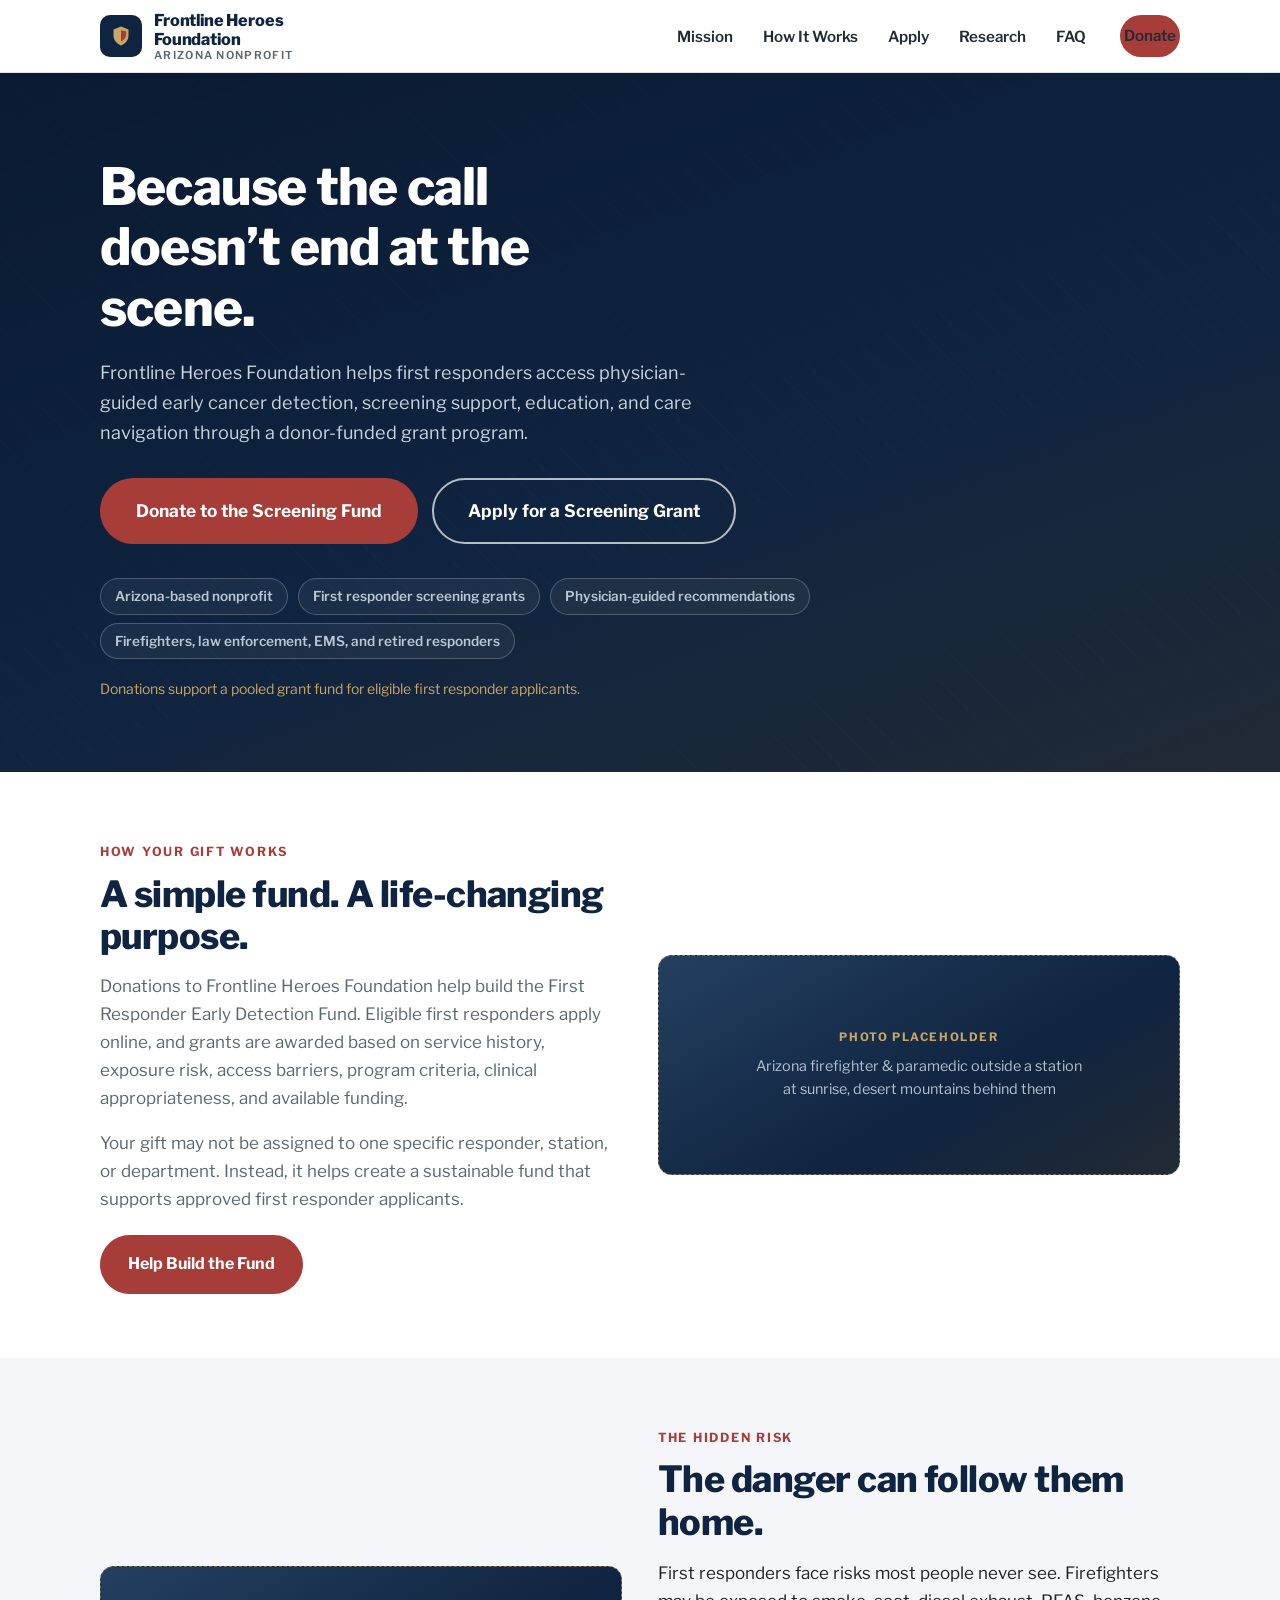
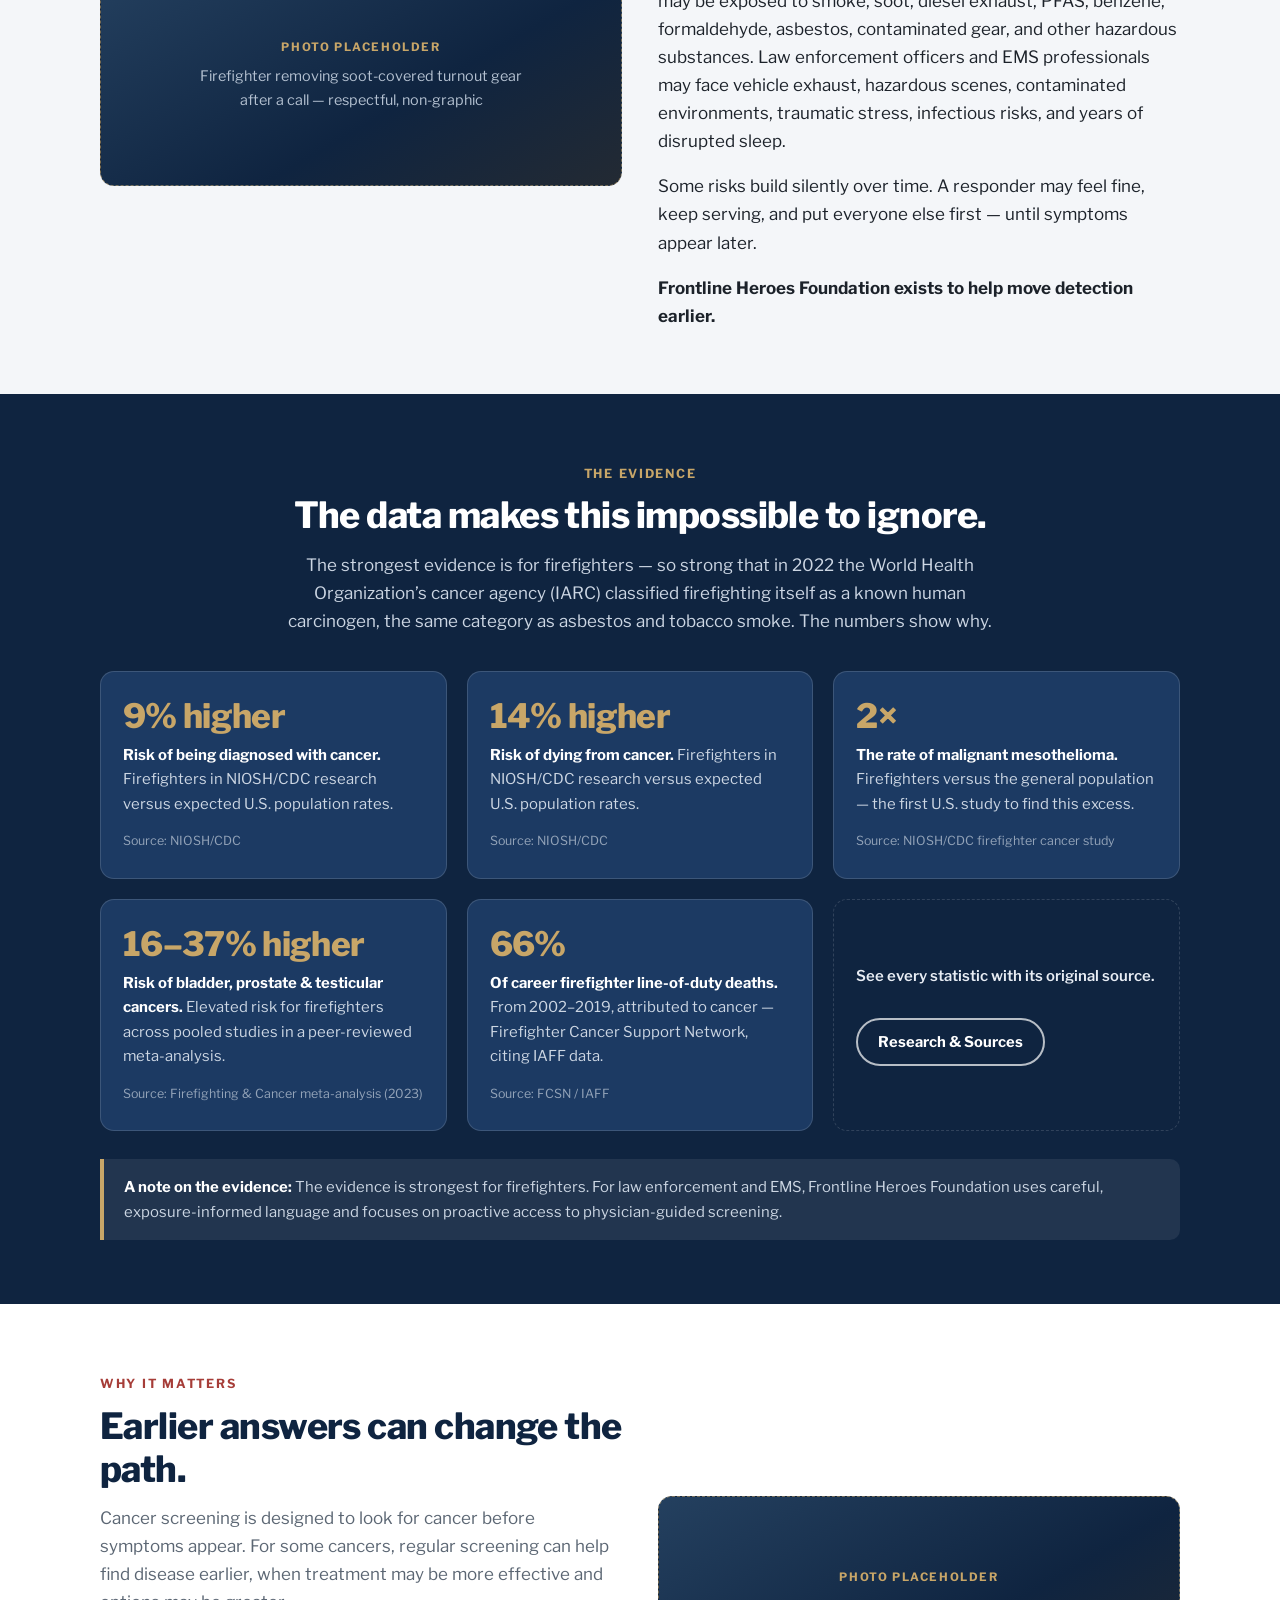
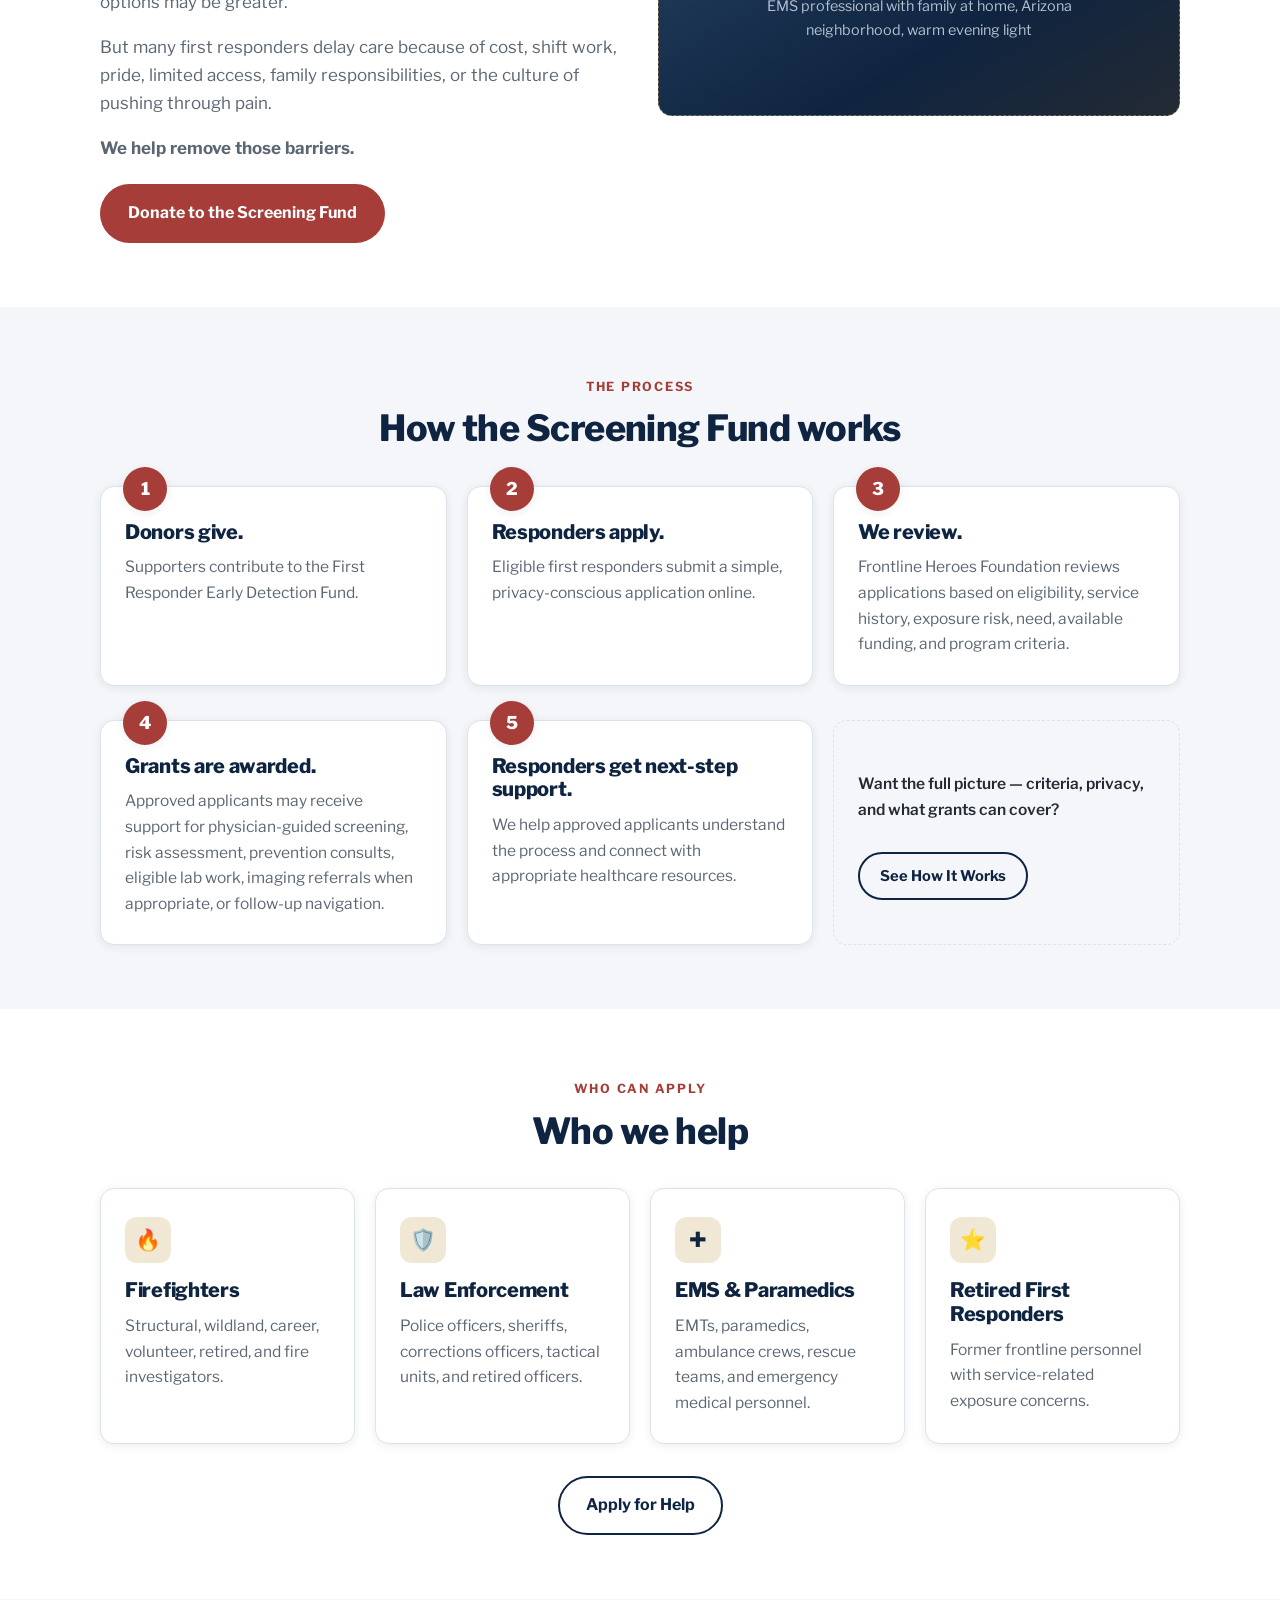
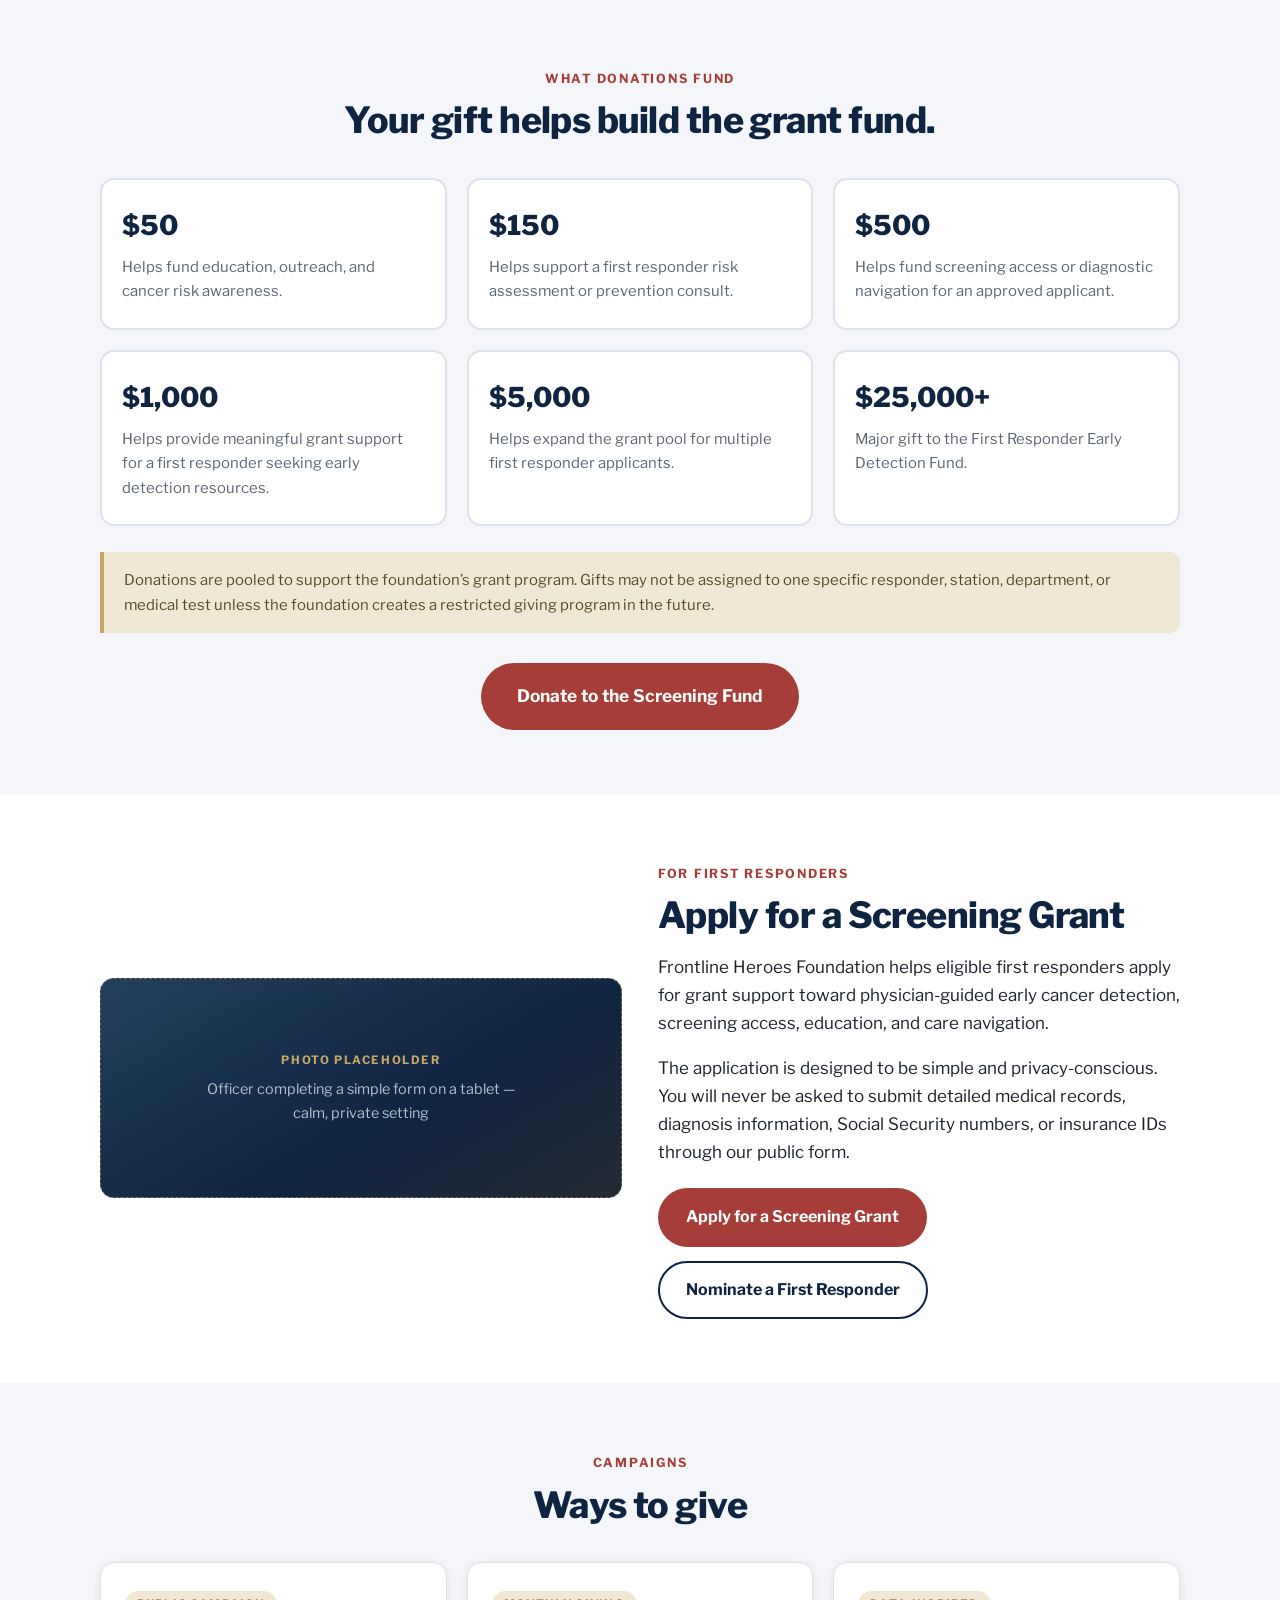
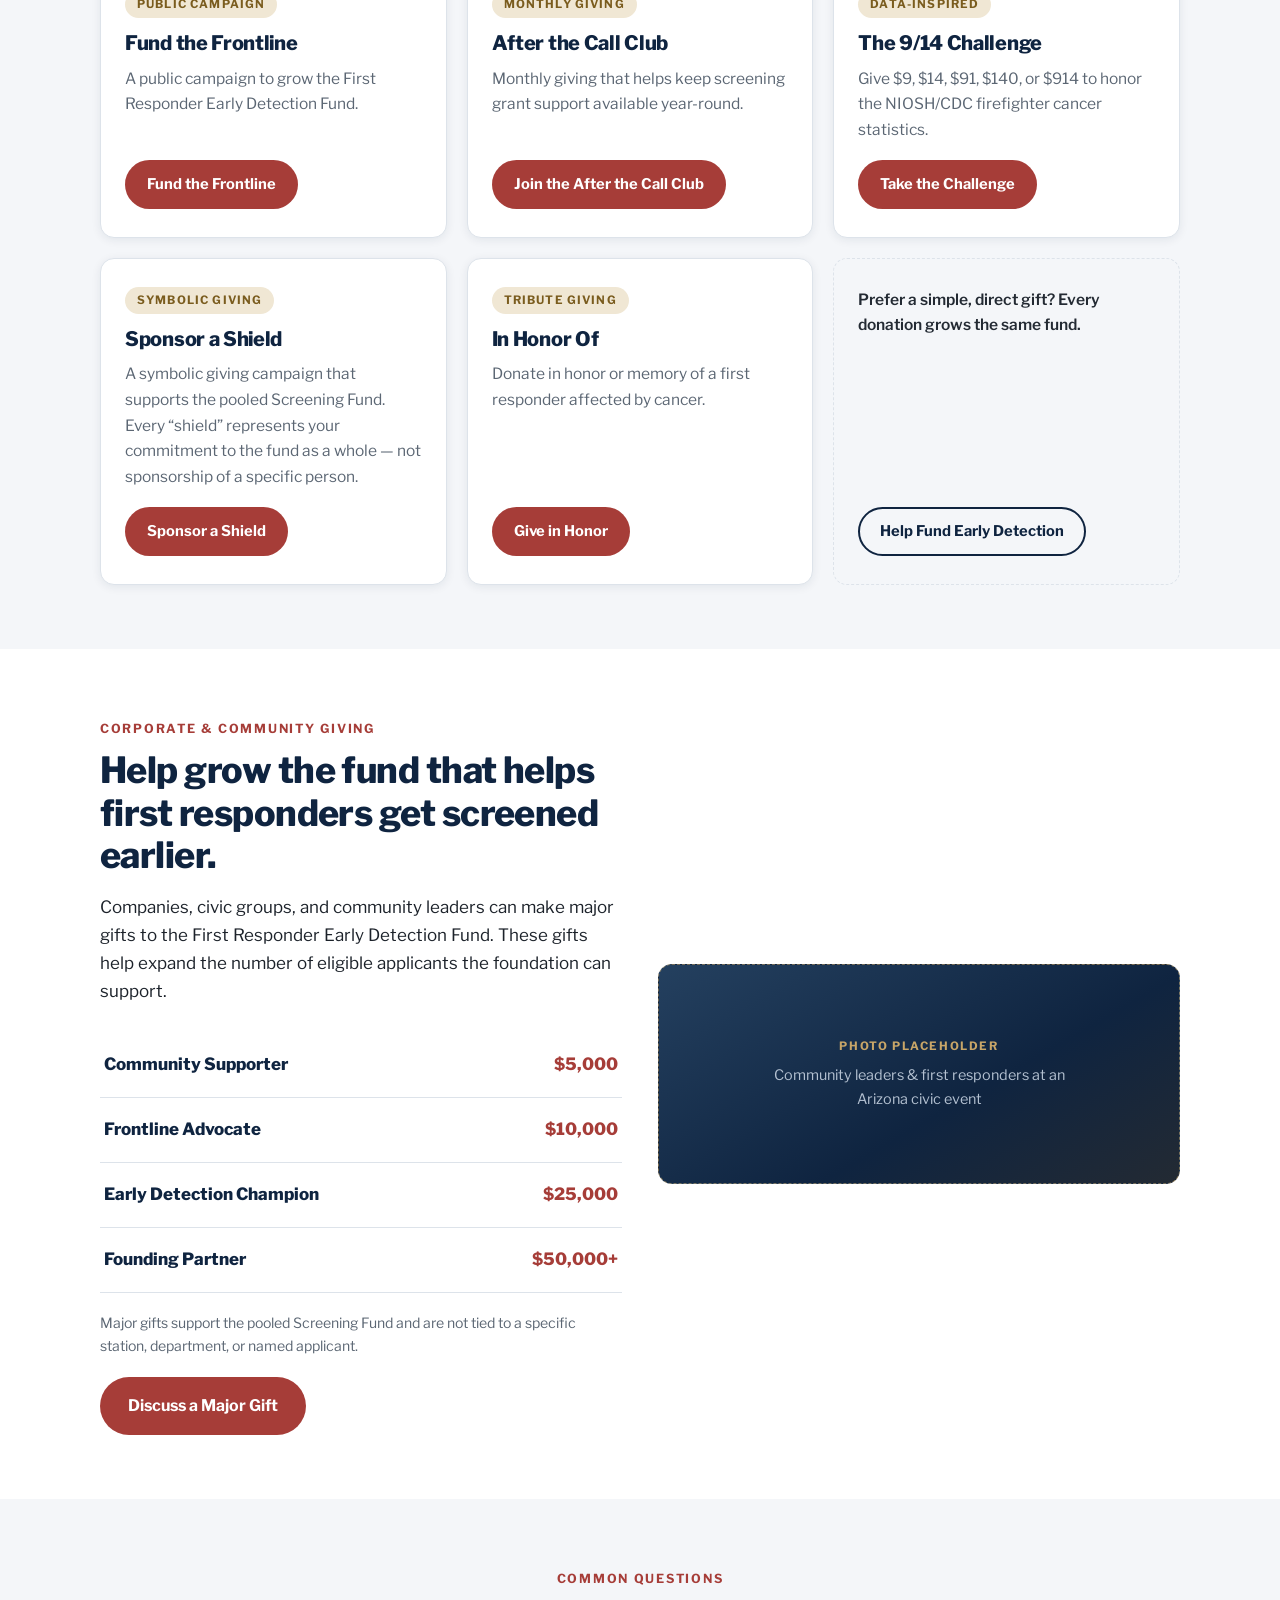
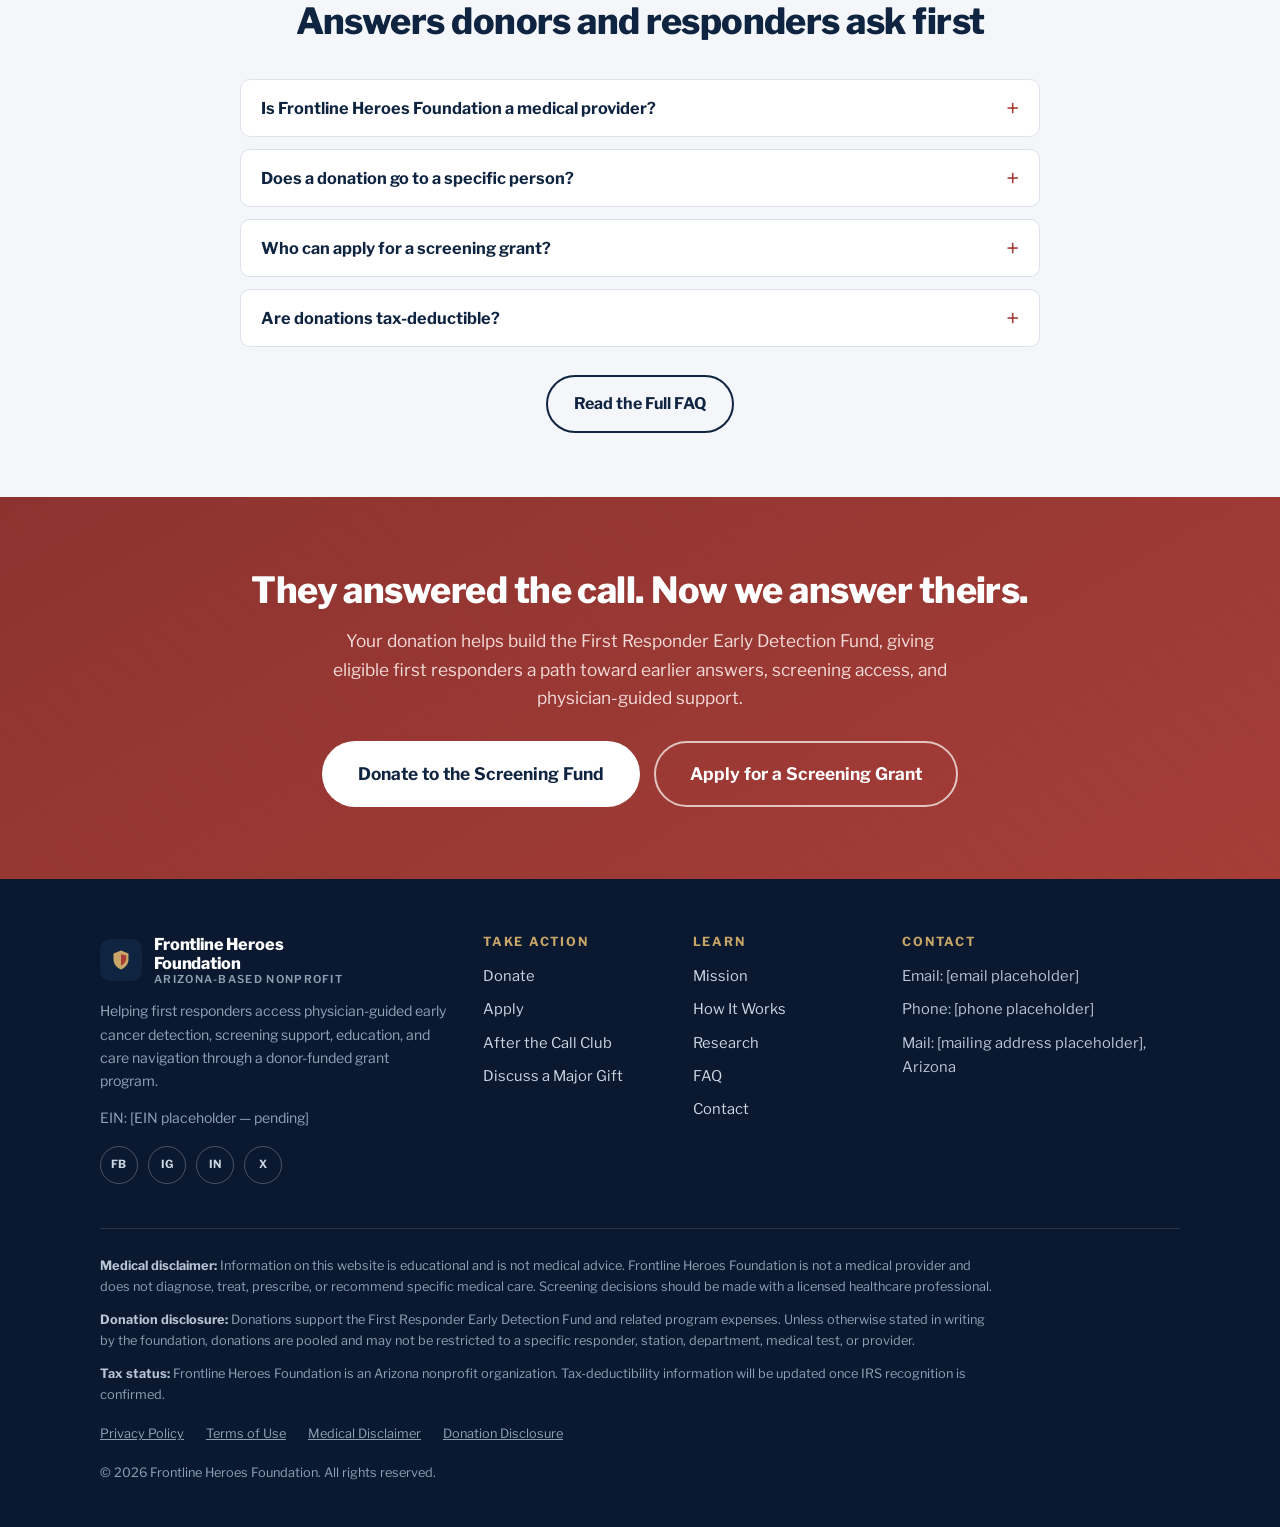
==== index.html @ 5f9a53db "Frontline Heroes Foundation — board preview site" ====
<!DOCTYPE html>
<html lang="en">
<head>
  <meta charset="UTF-8">
  <meta name="viewport" content="width=device-width, initial-scale=1.0">
  <meta name="robots" content="noindex, nofollow">
  <title>Frontline Heroes Foundation | Early Cancer Detection for First Responders</title>
  <meta name="description" content="Arizona-based nonprofit helping first responders access physician-guided early cancer detection, screening support, education, and care navigation through a donor-funded grant program.">
  <link rel="preconnect" href="https://fonts.googleapis.com">
  <link rel="preconnect" href="https://fonts.gstatic.com" crossorigin>
  <link href="https://fonts.googleapis.com/css2?family=Libre+Franklin:wght@400;600;700;800&display=swap" rel="stylesheet">
  <link rel="stylesheet" href="css/styles.css">
</head>
<body data-page="home">

<header id="site-header" class="site-header"></header>

<main id="main">

  <!-- 1. HERO -->
  <section class="hero">
    <div class="container">
      <h1>Because the call doesn&rsquo;t end at the scene.</h1>
      <p class="hero-sub">Frontline Heroes Foundation helps first responders access physician-guided early cancer detection, screening support, education, and care navigation through a donor-funded grant program.</p>
      <div class="btn-row">
        <a class="btn btn--primary btn--lg" href="donate.html">Donate to the Screening Fund</a>
        <a class="btn btn--outline-light btn--lg" href="apply.html">Apply for a Screening Grant</a>
      </div>
      <div class="hero-trustline" aria-label="Trust indicators">
        <span>Arizona-based nonprofit</span>
        <span>First responder screening grants</span>
        <span>Physician-guided recommendations</span>
        <span>Firefighters, law enforcement, EMS, and retired responders</span>
      </div>
      <p class="hero-note">Donations support a pooled grant fund for eligible first responder applicants.</p>
    </div>
  </section>

  <!-- 2. DONATION MODEL -->
  <section class="section">
    <div class="container">
      <div class="two-col">
        <div>
          <div class="section-head" style="margin-bottom:0">
            <span class="kicker">How your gift works</span>
            <h2>A simple fund. A life-changing purpose.</h2>
            <p>Donations to Frontline Heroes Foundation help build the First Responder Early Detection Fund. Eligible first responders apply online, and grants are awarded based on service history, exposure risk, access barriers, program criteria, clinical appropriateness, and available funding.</p>
            <p>Your gift may not be assigned to one specific responder, station, or department. Instead, it helps create a sustainable fund that supports approved first responder applicants.</p>
            <div class="btn-row" style="margin-top:22px">
              <a class="btn btn--primary" href="donate.html">Help Build the Fund</a>
            </div>
          </div>
        </div>
        <div class="photo-ph" role="img" aria-label="Photo placeholder: Arizona firefighter and paramedic talking outside a station at sunrise, desert mountains in the background">
          <span class="ph-label">Photo placeholder</span>
          <span class="ph-desc">Arizona firefighter &amp; paramedic outside a station at sunrise, desert mountains behind them</span>
        </div>
      </div>
    </div>
  </section>

  <!-- 3. HIDDEN RISK -->
  <section class="section section--gray">
    <div class="container">
      <div class="two-col">
        <div class="photo-ph" role="img" aria-label="Photo placeholder: firefighter removing soot-covered turnout gear after a call, respectful and non-graphic">
          <span class="ph-label">Photo placeholder</span>
          <span class="ph-desc">Firefighter removing soot-covered turnout gear after a call — respectful, non-graphic</span>
        </div>
        <div>
          <span class="kicker" style="display:inline-block;font-size:0.78rem;font-weight:700;letter-spacing:0.14em;text-transform:uppercase;color:var(--red);margin-bottom:10px">The hidden risk</span>
          <h2>The danger can follow them home.</h2>
          <p style="margin-top:16px">First responders face risks most people never see. Firefighters may be exposed to smoke, soot, diesel exhaust, PFAS, benzene, formaldehyde, asbestos, contaminated gear, and other hazardous substances. Law enforcement officers and EMS professionals may face vehicle exhaust, hazardous scenes, contaminated environments, traumatic stress, infectious risks, and years of disrupted sleep.</p>
          <p>Some risks build silently over time. A responder may feel fine, keep serving, and put everyone else first &mdash; until symptoms appear later.</p>
          <p><strong>Frontline Heroes Foundation exists to help move detection earlier.</strong></p>
        </div>
      </div>
    </div>
  </section>

  <!-- 4. THE NUMBERS -->
  <section class="section section--navy">
    <div class="container">
      <div class="section-head section-head--center">
        <span class="kicker">The evidence</span>
        <h2>The data makes this impossible to ignore.</h2>
        <p>The strongest evidence is for firefighters &mdash; so strong that in 2022 the World Health Organization&rsquo;s cancer agency (IARC) classified firefighting itself as a known human carcinogen, the same category as asbestos and tobacco smoke. The numbers show why.</p>
      </div>
      <div class="grid grid-3">
        <div class="stat-card">
          <div class="stat-num">9% higher</div>
          <p><strong style="color:#fff">Risk of being diagnosed with cancer.</strong> Firefighters in NIOSH/CDC research versus expected U.S. population rates.</p>
          <p class="stat-src">Source: NIOSH/CDC</p>
        </div>
        <div class="stat-card">
          <div class="stat-num">14% higher</div>
          <p><strong style="color:#fff">Risk of dying from cancer.</strong> Firefighters in NIOSH/CDC research versus expected U.S. population rates.</p>
          <p class="stat-src">Source: NIOSH/CDC</p>
        </div>
        <div class="stat-card">
          <div class="stat-num">2&times;</div>
          <p><strong style="color:#fff">The rate of malignant mesothelioma.</strong> Firefighters versus the general population &mdash; the first U.S. study to find this excess.</p>
          <p class="stat-src">Source: NIOSH/CDC firefighter cancer study</p>
        </div>
        <div class="stat-card">
          <div class="stat-num">16&ndash;37% higher</div>
          <p><strong style="color:#fff">Risk of bladder, prostate &amp; testicular cancers.</strong> Elevated risk for firefighters across pooled studies in a peer-reviewed meta-analysis.</p>
          <p class="stat-src">Source: Firefighting &amp; Cancer meta-analysis (2023)</p>
        </div>
        <div class="stat-card">
          <div class="stat-num">66%</div>
          <p><strong style="color:#fff">Of career firefighter line-of-duty deaths.</strong> From 2002&ndash;2019, attributed to cancer &mdash; Firefighter Cancer Support Network, citing IAFF data.</p>
          <p class="stat-src">Source: FCSN / IAFF</p>
        </div>
        <div class="stat-card" style="display:flex;flex-direction:column;justify-content:center;background:transparent;border-style:dashed">
          <p style="color:#e8edf4;font-weight:600">See every statistic with its original source.</p>
          <a class="btn btn--outline-light btn--sm" style="margin-top:14px;align-self:flex-start" href="research.html">Research &amp; Sources</a>
        </div>
      </div>
      <div class="note note--navy" style="margin-top:28px;background:rgba(255,255,255,0.08);border-left-color:var(--sand);color:#ccd6e3">
        <strong style="color:#fff">A note on the evidence:</strong> The evidence is strongest for firefighters. For law enforcement and EMS, Frontline Heroes Foundation uses careful, exposure-informed language and focuses on proactive access to physician-guided screening.
      </div>
    </div>
  </section>

  <!-- 5. WHY EARLY DETECTION -->
  <section class="section">
    <div class="container">
      <div class="two-col">
        <div>
          <div class="section-head" style="margin-bottom:0">
            <span class="kicker">Why it matters</span>
            <h2>Earlier answers can change the path.</h2>
            <p>Cancer screening is designed to look for cancer before symptoms appear. For some cancers, regular screening can help find disease earlier, when treatment may be more effective and options may be greater.</p>
            <p>But many first responders delay care because of cost, shift work, pride, limited access, family responsibilities, or the culture of pushing through pain.</p>
            <p><strong>We help remove those barriers.</strong></p>
            <div class="btn-row" style="margin-top:22px">
              <a class="btn btn--primary" href="donate.html">Donate to the Screening Fund</a>
            </div>
          </div>
        </div>
        <div class="photo-ph" role="img" aria-label="Photo placeholder: EMS professional with family at home in an Arizona neighborhood, warm evening light">
          <span class="ph-label">Photo placeholder</span>
          <span class="ph-desc">EMS professional with family at home, Arizona neighborhood, warm evening light</span>
        </div>
      </div>
    </div>
  </section>

  <!-- 6. HOW THE FUND WORKS -->
  <section class="section section--gray" id="how-it-works">
    <div class="container">
      <div class="section-head section-head--center">
        <span class="kicker">The process</span>
        <h2>How the Screening Fund works</h2>
      </div>
      <div class="grid grid-3 steps-grid">
        <div class="card step-card">
          <span class="step-num" aria-hidden="true">1</span>
          <h3>Donors give.</h3>
          <p>Supporters contribute to the First Responder Early Detection Fund.</p>
        </div>
        <div class="card step-card">
          <span class="step-num" aria-hidden="true">2</span>
          <h3>Responders apply.</h3>
          <p>Eligible first responders submit a simple, privacy-conscious application online.</p>
        </div>
        <div class="card step-card">
          <span class="step-num" aria-hidden="true">3</span>
          <h3>We review.</h3>
          <p>Frontline Heroes Foundation reviews applications based on eligibility, service history, exposure risk, need, available funding, and program criteria.</p>
        </div>
        <div class="card step-card">
          <span class="step-num" aria-hidden="true">4</span>
          <h3>Grants are awarded.</h3>
          <p>Approved applicants may receive support for physician-guided screening, risk assessment, prevention consults, eligible lab work, imaging referrals when appropriate, or follow-up navigation.</p>
        </div>
        <div class="card step-card">
          <span class="step-num" aria-hidden="true">5</span>
          <h3>Responders get next-step support.</h3>
          <p>We help approved applicants understand the process and connect with appropriate healthcare resources.</p>
        </div>
        <div class="card step-card" style="display:flex;flex-direction:column;justify-content:center;border-style:dashed;background:transparent;box-shadow:none">
          <p style="font-weight:600;color:var(--charcoal)">Want the full picture &mdash; criteria, privacy, and what grants can cover?</p>
          <a class="btn btn--secondary btn--sm" style="margin-top:14px;align-self:flex-start" href="how-it-works.html">See How It Works</a>
        </div>
      </div>
    </div>
  </section>

  <!-- 7. WHO CAN APPLY -->
  <section class="section">
    <div class="container">
      <div class="section-head section-head--center">
        <span class="kicker">Who can apply</span>
        <h2>Who we help</h2>
      </div>
      <div class="grid grid-4">
        <div class="card">
          <div class="card-icon" aria-hidden="true">&#128293;</div>
          <h3>Firefighters</h3>
          <p>Structural, wildland, career, volunteer, retired, and fire investigators.</p>
        </div>
        <div class="card">
          <div class="card-icon" aria-hidden="true">&#128737;&#65039;</div>
          <h3>Law Enforcement</h3>
          <p>Police officers, sheriffs, corrections officers, tactical units, and retired officers.</p>
        </div>
        <div class="card">
          <div class="card-icon" aria-hidden="true">&#10010;</div>
          <h3>EMS &amp; Paramedics</h3>
          <p>EMTs, paramedics, ambulance crews, rescue teams, and emergency medical personnel.</p>
        </div>
        <div class="card">
          <div class="card-icon" aria-hidden="true">&#11088;</div>
          <h3>Retired First Responders</h3>
          <p>Former frontline personnel with service-related exposure concerns.</p>
        </div>
      </div>
      <div class="btn-row" style="justify-content:center;margin-top:32px">
        <a class="btn btn--secondary" href="apply.html">Apply for Help</a>
      </div>
    </div>
  </section>

  <!-- 8. WHAT DONATIONS FUND -->
  <section class="section section--gray">
    <div class="container">
      <div class="section-head section-head--center">
        <span class="kicker">What donations fund</span>
        <h2>Your gift helps build the grant fund.</h2>
      </div>
      <div class="grid grid-3">
        <div class="amount-card">
          <div class="amt">$50</div>
          <p>Helps fund education, outreach, and cancer risk awareness.</p>
        </div>
        <div class="amount-card">
          <div class="amt">$150</div>
          <p>Helps support a first responder risk assessment or prevention consult.</p>
        </div>
        <div class="amount-card">
          <div class="amt">$500</div>
          <p>Helps fund screening access or diagnostic navigation for an approved applicant.</p>
        </div>
        <div class="amount-card">
          <div class="amt">$1,000</div>
          <p>Helps provide meaningful grant support for a first responder seeking early detection resources.</p>
        </div>
        <div class="amount-card">
          <div class="amt">$5,000</div>
          <p>Helps expand the grant pool for multiple first responder applicants.</p>
        </div>
        <div class="amount-card">
          <div class="amt">$25,000+</div>
          <p>Major gift to the First Responder Early Detection Fund.</p>
        </div>
      </div>
      <div class="note ladder-note">
        Donations are pooled to support the foundation&rsquo;s grant program. Gifts may not be assigned to one specific responder, station, department, or medical test unless the foundation creates a restricted giving program in the future.
      </div>
      <div class="btn-row" style="justify-content:center;margin-top:30px">
        <a class="btn btn--primary btn--lg" href="donate.html">Donate to the Screening Fund</a>
      </div>
    </div>
  </section>

  <!-- 9. APPLY (summary → apply page) -->
  <section class="section">
    <div class="container">
      <div class="two-col">
        <div class="photo-ph" role="img" aria-label="Photo placeholder: law enforcement officer completing a form on a tablet, calm and private setting">
          <span class="ph-label">Photo placeholder</span>
          <span class="ph-desc">Officer completing a simple form on a tablet — calm, private setting</span>
        </div>
        <div>
          <span style="display:inline-block;font-size:0.78rem;font-weight:700;letter-spacing:0.14em;text-transform:uppercase;color:var(--red);margin-bottom:10px">For first responders</span>
          <h2>Apply for a Screening Grant</h2>
          <p style="margin-top:16px">Frontline Heroes Foundation helps eligible first responders apply for grant support toward physician-guided early cancer detection, screening access, education, and care navigation.</p>
          <p>The application is designed to be simple and privacy-conscious. You will never be asked to submit detailed medical records, diagnosis information, Social Security numbers, or insurance IDs through our public form.</p>
          <div class="btn-row" style="margin-top:22px">
            <a class="btn btn--primary" href="apply.html">Apply for a Screening Grant</a>
            <a class="btn btn--secondary" href="apply.html#nominate">Nominate a First Responder</a>
          </div>
        </div>
      </div>
    </div>
  </section>

  <!-- 11. CAMPAIGNS -->
  <section class="section section--gray">
    <div class="container">
      <div class="section-head section-head--center">
        <span class="kicker">Campaigns</span>
        <h2>Ways to give</h2>
      </div>
      <div class="grid grid-3">
        <div class="card campaign-card">
          <span class="tag">Public campaign</span>
          <h3>Fund the Frontline</h3>
          <p>A public campaign to grow the First Responder Early Detection Fund.</p>
          <a class="btn btn--primary btn--sm" href="donate.html">Fund the Frontline</a>
        </div>
        <div class="card campaign-card">
          <span class="tag">Monthly giving</span>
          <h3>After the Call Club</h3>
          <p>Monthly giving that helps keep screening grant support available year-round.</p>
          <a class="btn btn--primary btn--sm" href="donate.html#monthly">Join the After the Call Club</a>
        </div>
        <div class="card campaign-card">
          <span class="tag">Data-inspired</span>
          <h3>The 9/14 Challenge</h3>
          <p>Give $9, $14, $91, $140, or $914 to honor the NIOSH/CDC firefighter cancer statistics.</p>
          <a class="btn btn--primary btn--sm" href="donate.html">Take the Challenge</a>
        </div>
        <div class="card campaign-card">
          <span class="tag">Symbolic giving</span>
          <h3>Sponsor a Shield</h3>
          <p>A symbolic giving campaign that supports the pooled Screening Fund. Every &ldquo;shield&rdquo; represents your commitment to the fund as a whole &mdash; not sponsorship of a specific person.</p>
          <a class="btn btn--primary btn--sm" href="donate.html">Sponsor a Shield</a>
        </div>
        <div class="card campaign-card">
          <span class="tag">Tribute giving</span>
          <h3>In Honor Of</h3>
          <p>Donate in honor or memory of a first responder affected by cancer.</p>
          <a class="btn btn--primary btn--sm" href="donate.html">Give in Honor</a>
        </div>
        <div class="card campaign-card" style="border-style:dashed;background:transparent;box-shadow:none;justify-content:center">
          <p style="font-weight:600;color:var(--charcoal)">Prefer a simple, direct gift? Every donation grows the same fund.</p>
          <a class="btn btn--secondary btn--sm" href="donate.html">Help Fund Early Detection</a>
        </div>
      </div>
    </div>
  </section>

  <!-- 12. MAJOR GIVING -->
  <section class="section">
    <div class="container">
      <div class="two-col">
        <div>
          <span style="display:inline-block;font-size:0.78rem;font-weight:700;letter-spacing:0.14em;text-transform:uppercase;color:var(--red);margin-bottom:10px">Corporate &amp; community giving</span>
          <h2>Help grow the fund that helps first responders get screened earlier.</h2>
          <p style="margin-top:16px">Companies, civic groups, and community leaders can make major gifts to the First Responder Early Detection Fund. These gifts help expand the number of eligible applicants the foundation can support.</p>
          <div class="giving-levels">
            <div class="level-row"><span class="level-name">Community Supporter</span><span class="level-amt">$5,000</span></div>
            <div class="level-row"><span class="level-name">Frontline Advocate</span><span class="level-amt">$10,000</span></div>
            <div class="level-row"><span class="level-name">Early Detection Champion</span><span class="level-amt">$25,000</span></div>
            <div class="level-row"><span class="level-name">Founding Partner</span><span class="level-amt">$50,000+</span></div>
          </div>
          <p style="margin-top:18px;font-size:0.88rem;color:var(--gray-mid)">Major gifts support the pooled Screening Fund and are not tied to a specific station, department, or named applicant.</p>
          <div class="btn-row" style="margin-top:20px">
            <a class="btn btn--primary" href="contact.html#donor">Discuss a Major Gift</a>
          </div>
        </div>
        <div class="photo-ph" role="img" aria-label="Photo placeholder: community leaders and first responders at an Arizona civic event, professional and warm">
          <span class="ph-label">Photo placeholder</span>
          <span class="ph-desc">Community leaders &amp; first responders at an Arizona civic event</span>
        </div>
      </div>
    </div>
  </section>

  <!-- 13. FAQ preview -->
  <section class="section section--gray">
    <div class="container">
      <div class="section-head section-head--center">
        <span class="kicker">Common questions</span>
        <h2>Answers donors and responders ask first</h2>
      </div>
      <div class="faq-list">
        <div class="faq-item">
          <button class="faq-q" type="button">Is Frontline Heroes Foundation a medical provider?</button>
          <div class="faq-a"><p>No. Frontline Heroes Foundation is a nonprofit organization that helps fund screening access, education, and care navigation. Medical decisions are made between first responders and licensed healthcare professionals.</p></div>
        </div>
        <div class="faq-item">
          <button class="faq-q" type="button">Does a donation go to a specific person?</button>
          <div class="faq-a"><p>No. Donations generally support the pooled First Responder Early Detection Fund. The foundation awards grants to eligible applicants based on program criteria, available funding, and clinical appropriateness.</p></div>
        </div>
        <div class="faq-item">
          <button class="faq-q" type="button">Who can apply for a screening grant?</button>
          <div class="faq-a"><p>Our initial focus is Arizona firefighters, law enforcement officers, EMS professionals, and retired first responders. Eligibility may depend on service history, exposure risk, access barriers, program criteria, clinical appropriateness, and available funding.</p></div>
        </div>
        <div class="faq-item">
          <button class="faq-q" type="button">Are donations tax-deductible?</button>
          <div class="faq-a"><p>Frontline Heroes Foundation is an Arizona nonprofit organization. Tax-deductibility information will be updated once IRS recognition is confirmed.</p></div>
        </div>
      </div>
      <div class="btn-row" style="justify-content:center;margin-top:28px">
        <a class="btn btn--secondary" href="faq.html">Read the Full FAQ</a>
      </div>
    </div>
  </section>

  <!-- 23. FINAL CTA -->
  <section class="cta-band">
    <div class="container">
      <h2>They answered the call. Now we answer theirs.</h2>
      <p>Your donation helps build the First Responder Early Detection Fund, giving eligible first responders a path toward earlier answers, screening access, and physician-guided support.</p>
      <div class="btn-row">
        <a class="btn btn--light btn--lg" href="donate.html">Donate to the Screening Fund</a>
        <a class="btn btn--outline-light btn--lg" href="apply.html">Apply for a Screening Grant</a>
      </div>
    </div>
  </section>

</main>

<footer id="site-footer" class="site-footer"></footer>

<script src="js/main.js"></script>
</body>
</html>
---- css/styles.css ----
/* ============================================================
   Frontline Heroes Foundation — Design System
   Deep navy · white · charcoal · soft gray · muted red · desert sand
   Mobile-first. High contrast. Accessible.
   ============================================================ */

:root {
  --navy: #0f2440;
  --navy-deep: #0a1930;
  --navy-tint: #1c3a63;
  --charcoal: #232a33;
  --gray-soft: #f4f6f9;
  --gray-line: #dde3ea;
  --gray-mid: #5b6673;
  --red: #a63d38;          /* muted red accent */
  --red-dark: #8c332f;
  --sand: #c8a668;         /* muted gold / desert sand */
  --sand-soft: #f0e7d4;
  --white: #ffffff;
  --ink: #1c222a;

  --radius: 14px;
  --radius-sm: 10px;
  --shadow: 0 6px 24px rgba(15, 36, 64, 0.10);
  --shadow-sm: 0 2px 10px rgba(15, 36, 64, 0.08);

  --font: "Libre Franklin", -apple-system, BlinkMacSystemFont, "Segoe UI",
          Roboto, Helvetica, Arial, sans-serif;

  --max-w: 1120px;
}

* { box-sizing: border-box; margin: 0; padding: 0; }

html { scroll-behavior: smooth; }

body {
  font-family: var(--font);
  font-size: 17px;
  line-height: 1.65;
  color: var(--ink);
  background: var(--white);
  -webkit-font-smoothing: antialiased;
}

img, svg { max-width: 100%; display: block; }

a { color: var(--navy); }
a:hover { color: var(--red); }

h1, h2, h3, h4 {
  color: var(--navy);
  line-height: 1.18;
  font-weight: 800;
  letter-spacing: -0.015em;
}

h1 { font-size: clamp(2rem, 5.5vw, 3.2rem); }
h2 { font-size: clamp(1.55rem, 3.6vw, 2.25rem); }
h3 { font-size: 1.25rem; }

p { margin-bottom: 1em; }
p:last-child { margin-bottom: 0; }

/* ---------- Utility ---------- */
.container {
  width: 100%;
  max-width: var(--max-w);
  margin: 0 auto;
  padding: 0 20px;
}

.section { padding: 64px 0; }
.section--gray { background: var(--gray-soft); }
.section--navy { background: var(--navy); color: #e8edf4; }
.section--navy h2, .section--navy h3 { color: var(--white); }
.section--navy p { color: #ccd6e3; }

.section-head { max-width: 720px; margin-bottom: 36px; }
.section-head--center { margin-left: auto; margin-right: auto; text-align: center; }
.section-head .kicker {
  display: inline-block;
  font-size: 0.78rem;
  font-weight: 700;
  letter-spacing: 0.14em;
  text-transform: uppercase;
  color: var(--red);
  margin-bottom: 10px;
}
.section--navy .kicker { color: var(--sand); }
.section-head p { margin-top: 14px; color: var(--gray-mid); }
.section--navy .section-head p { color: #ccd6e3; }

.grid { display: grid; gap: 20px; }
@media (min-width: 700px) {
  .grid-2 { grid-template-columns: repeat(2, 1fr); }
  .grid-3 { grid-template-columns: repeat(3, 1fr); }
  .grid-4 { grid-template-columns: repeat(2, 1fr); }
}
@media (min-width: 1000px) {
  .grid-4 { grid-template-columns: repeat(4, 1fr); }
}

.visually-hidden {
  position: absolute; width: 1px; height: 1px;
  margin: -1px; padding: 0; overflow: hidden;
  clip: rect(0 0 0 0); white-space: nowrap; border: 0;
}

/* ---------- Skip link ---------- */
.skip-link {
  position: absolute; left: -9999px; top: 0;
  background: var(--navy); color: #fff;
  padding: 10px 18px; z-index: 200; border-radius: 0 0 8px 0;
  font-weight: 600;
}
.skip-link:focus { left: 0; color: #fff; }

/* ---------- Buttons ---------- */
.btn {
  display: inline-block;
  font-family: var(--font);
  font-size: 1rem;
  font-weight: 700;
  text-decoration: none;
  text-align: center;
  padding: 14px 26px;
  border-radius: 999px;
  border: 2px solid transparent;
  cursor: pointer;
  transition: background 0.18s ease, color 0.18s ease, border-color 0.18s ease, transform 0.1s ease;
}
.btn:active { transform: translateY(1px); }
.btn:focus-visible { outline: 3px solid var(--sand); outline-offset: 2px; }

.btn--primary { background: var(--red); color: #fff; }
.btn--primary:hover { background: var(--red-dark); color: #fff; }

.btn--secondary { background: transparent; color: var(--navy); border-color: var(--navy); }
.btn--secondary:hover { background: var(--navy); color: #fff; }

.btn--light { background: #fff; color: var(--navy); }
.btn--light:hover { background: var(--sand-soft); color: var(--navy); }

.btn--outline-light { background: transparent; color: #fff; border-color: rgba(255,255,255,0.7); }
.btn--outline-light:hover { background: rgba(255,255,255,0.12); color: #fff; }

.btn--sm { padding: 10px 20px; font-size: 0.92rem; }
.btn--lg { padding: 17px 34px; font-size: 1.08rem; }

.btn-row { display: flex; flex-wrap: wrap; gap: 14px; }

/* ---------- Header ---------- */
.site-header {
  position: sticky; top: 0; z-index: 100;
  background: rgba(255,255,255,0.96);
  backdrop-filter: blur(8px);
  border-bottom: 1px solid var(--gray-line);
}
.header-inner {
  display: flex; align-items: center; justify-content: space-between;
  gap: 16px; height: 72px;
}
.brand {
  display: flex; align-items: center; gap: 12px;
  text-decoration: none; color: var(--navy);
}
.brand:hover { color: var(--navy); }
.brand-mark {
  width: 42px; height: 42px; flex: 0 0 42px;
  border-radius: 10px;
  background: var(--navy);
  display: flex; align-items: center; justify-content: center;
}
.brand-mark svg { width: 24px; height: 24px; }
.brand-name { font-weight: 800; font-size: 1.02rem; line-height: 1.15; letter-spacing: -0.01em; }
.brand-name small {
  display: block; font-weight: 600; font-size: 0.68rem;
  letter-spacing: 0.12em; text-transform: uppercase; color: var(--gray-mid);
}

.main-nav { display: none; }
.main-nav ul { display: flex; align-items: center; gap: 26px; list-style: none; }
.main-nav a {
  text-decoration: none; font-weight: 600; font-size: 0.95rem; color: var(--charcoal);
  padding: 6px 2px; border-bottom: 2px solid transparent;
}
.main-nav a:hover { color: var(--red); }
.main-nav a[aria-current="page"] { color: var(--red); border-bottom-color: var(--red); }
.main-nav .btn { margin-left: 6px; }

.nav-toggle {
  display: inline-flex; align-items: center; gap: 8px;
  background: none; border: 2px solid var(--navy); border-radius: 8px;
  padding: 8px 12px; font-weight: 700; font-size: 0.9rem; color: var(--navy);
  cursor: pointer; font-family: var(--font);
}
.nav-toggle:focus-visible { outline: 3px solid var(--sand); outline-offset: 2px; }

@media (min-width: 920px) {
  .main-nav { display: block; }
  .nav-toggle { display: none; }
}

/* Mobile drawer */
.mobile-nav {
  display: none;
  border-top: 1px solid var(--gray-line);
  background: #fff;
  padding: 12px 20px 22px;
}
.mobile-nav.is-open { display: block; }
.mobile-nav ul { list-style: none; }
.mobile-nav li { border-bottom: 1px solid var(--gray-line); }
.mobile-nav li:last-child { border-bottom: none; padding-top: 14px; }
.mobile-nav a:not(.btn) {
  display: block; padding: 14px 4px; text-decoration: none;
  font-weight: 600; color: var(--charcoal); font-size: 1.05rem;
}
.mobile-nav a[aria-current="page"]:not(.btn) { color: var(--red); }
.mobile-nav .btn { width: 100%; }

/* ---------- Hero ---------- */
.hero {
  background:
    linear-gradient(160deg, rgba(10,25,48,0.94) 0%, rgba(15,36,64,0.88) 55%, rgba(35,42,51,0.92) 100%),
    repeating-linear-gradient(45deg, #14304f 0 2px, #0f2440 2px 26px);
  color: #e9eef5;
  padding: 84px 0 72px;
}
.hero h1 { color: #fff; max-width: 15ch; }
.hero .hero-sub {
  margin-top: 20px; max-width: 640px;
  font-size: 1.13rem; color: #c9d4e2;
}
.hero .btn-row { margin-top: 30px; }
.hero-trustline {
  margin-top: 34px;
  display: flex; flex-wrap: wrap; gap: 8px 10px;
  font-size: 0.85rem; font-weight: 600; color: #b9c6d6;
}
.hero-trustline span {
  border: 1px solid rgba(255,255,255,0.22);
  border-radius: 999px; padding: 6px 14px;
  background: rgba(255,255,255,0.05);
}
.hero-note {
  margin-top: 18px; font-size: 0.88rem; color: var(--sand);
  display: flex; align-items: flex-start; gap: 8px; max-width: 560px;
}

/* Page hero (subpages) */
.page-hero {
  background: linear-gradient(160deg, var(--navy-deep), var(--navy) 70%);
  color: #e9eef5;
  padding: 60px 0 52px;
}
.page-hero h1 { color: #fff; }
.page-hero p { margin-top: 16px; max-width: 680px; color: #c9d4e2; font-size: 1.08rem; }
.page-hero .btn-row { margin-top: 26px; }

/* ---------- Cards ---------- */
.card {
  background: #fff;
  border: 1px solid var(--gray-line);
  border-radius: var(--radius);
  padding: 28px 24px;
  box-shadow: var(--shadow-sm);
}
.card h3 { margin-bottom: 10px; }
.card p { color: var(--gray-mid); font-size: 0.97rem; }

.card-icon {
  width: 46px; height: 46px; border-radius: 12px;
  background: var(--sand-soft); color: var(--navy);
  display: flex; align-items: center; justify-content: center;
  margin-bottom: 16px; font-size: 1.3rem;
}

/* Stat cards */
.stat-card {
  background: var(--navy-tint);
  border: 1px solid rgba(255,255,255,0.14);
  border-radius: var(--radius);
  padding: 26px 22px;
}
.stat-card .stat-num {
  font-size: 2.1rem; font-weight: 800; color: var(--sand);
  letter-spacing: -0.02em; line-height: 1.1; margin-bottom: 8px;
}
.stat-card p { font-size: 0.93rem; color: #ccd6e3; }
.stat-card .stat-src { font-size: 0.78rem; color: #93a3b8; margin-top: 10px; }

/* Steps */
.step-card { position: relative; padding-top: 34px; }
.step-num {
  position: absolute; top: -20px; left: 22px;
  width: 44px; height: 44px; border-radius: 50%;
  background: var(--red); color: #fff;
  font-weight: 800; font-size: 1.1rem;
  display: flex; align-items: center; justify-content: center;
  box-shadow: var(--shadow-sm);
}
.steps-grid { margin-top: 34px; row-gap: 34px; }

/* Donation ladder */
.amount-card {
  background: #fff; border: 2px solid var(--gray-line);
  border-radius: var(--radius); padding: 24px 20px;
  transition: border-color 0.15s ease;
}
.amount-card:hover { border-color: var(--sand); }
.amount-card .amt { font-size: 1.7rem; font-weight: 800; color: var(--navy); margin-bottom: 6px; }
.amount-card p { font-size: 0.93rem; color: var(--gray-mid); }

/* Campaign cards */
.campaign-card { display: flex; flex-direction: column; }
.campaign-card .tag {
  align-self: flex-start;
  font-size: 0.72rem; font-weight: 700; letter-spacing: 0.1em; text-transform: uppercase;
  background: var(--sand-soft); color: #7a5c1e;
  border-radius: 999px; padding: 4px 12px; margin-bottom: 14px;
}
.campaign-card .btn { margin-top: auto; align-self: flex-start; }
.campaign-card p { margin-bottom: 18px; }

/* ---------- Photo placeholders ---------- */
.photo-ph {
  border-radius: var(--radius);
  background: linear-gradient(150deg, #24405f, #0f2440 60%, #232a33);
  border: 1px dashed rgba(200,166,104,0.55);
  color: #c9d4e2;
  display: flex; flex-direction: column;
  align-items: center; justify-content: center; text-align: center;
  gap: 8px; padding: 24px; min-height: 220px;
}
.photo-ph .ph-label {
  font-size: 0.72rem; font-weight: 700; letter-spacing: 0.14em;
  text-transform: uppercase; color: var(--sand);
}
.photo-ph .ph-desc { font-size: 0.9rem; max-width: 34ch; color: #b4c1d1; }

/* ---------- Notes / callouts ---------- */
.note {
  border-left: 4px solid var(--sand);
  background: var(--sand-soft);
  border-radius: 0 var(--radius-sm) var(--radius-sm) 0;
  padding: 16px 20px;
  font-size: 0.93rem;
  color: #5a4a26;
}
.note--navy {
  border-left-color: var(--navy);
  background: #e8eef6;
  color: #2c4360;
}
.note--red {
  border-left-color: var(--red);
  background: #f7ecea;
  color: #6d2f2b;
}
.note strong { color: inherit; }

/* ---------- FAQ accordion ---------- */
.faq-list { max-width: 800px; margin: 0 auto; }
.faq-item {
  background: #fff;
  border: 1px solid var(--gray-line);
  border-radius: var(--radius-sm);
  margin-bottom: 12px;
  overflow: hidden;
}
.faq-q {
  width: 100%; text-align: left;
  background: none; border: none; cursor: pointer;
  font-family: var(--font); font-size: 1.02rem; font-weight: 700; color: var(--navy);
  padding: 18px 52px 18px 20px;
  position: relative;
}
.faq-q:hover { color: var(--red); }
.faq-q:focus-visible { outline: 3px solid var(--sand); outline-offset: -3px; }
.faq-q::after {
  content: "+";
  position: absolute; right: 20px; top: 50%; transform: translateY(-50%);
  font-size: 1.5rem; font-weight: 400; color: var(--red);
}
.faq-item.is-open .faq-q::after { content: "\2212"; }
.faq-a { display: none; padding: 0 20px 20px; color: var(--gray-mid); font-size: 0.97rem; }
.faq-item.is-open .faq-a { display: block; }

/* ---------- Forms ---------- */
.form-card {
  background: #fff;
  border: 1px solid var(--gray-line);
  border-radius: var(--radius);
  box-shadow: var(--shadow);
  padding: 32px 24px;
}
@media (min-width: 700px) { .form-card { padding: 44px 48px; } }

.form-section-title {
  font-size: 0.82rem; font-weight: 700; letter-spacing: 0.12em; text-transform: uppercase;
  color: var(--red); margin: 30px 0 14px;
  padding-bottom: 8px; border-bottom: 1px solid var(--gray-line);
}
.form-section-title:first-child { margin-top: 0; }

.field { margin-bottom: 18px; }
.field label { display: block; font-weight: 600; font-size: 0.94rem; margin-bottom: 6px; color: var(--charcoal); }
.field .hint { font-size: 0.82rem; color: var(--gray-mid); margin: -2px 0 6px; }
.req { color: var(--red); }

input[type="text"], input[type="email"], input[type="tel"], input[type="number"],
select, textarea {
  width: 100%;
  font-family: var(--font); font-size: 1rem; color: var(--ink);
  padding: 12px 14px;
  border: 1.5px solid #b9c2cc;
  border-radius: var(--radius-sm);
  background: #fff;
}
input:focus, select:focus, textarea:focus {
  outline: 3px solid rgba(200,166,104,0.5);
  border-color: var(--navy);
}
textarea { min-height: 130px; resize: vertical; }

.field.has-error input, .field.has-error select, .field.has-error textarea { border-color: var(--red); }
.error-msg { display: none; color: var(--red-dark); font-size: 0.85rem; font-weight: 600; margin-top: 5px; }
.field.has-error .error-msg { display: block; }

.check-field { display: flex; gap: 12px; align-items: flex-start; margin-bottom: 14px; }
.check-field input { width: 20px; height: 20px; margin-top: 3px; flex: 0 0 20px; accent-color: var(--red); }
.check-field label { font-size: 0.92rem; font-weight: 500; color: var(--charcoal); }
.check-field.has-error label { color: var(--red-dark); }

.form-grid { display: grid; gap: 0 18px; }
@media (min-width: 640px) { .form-grid { grid-template-columns: 1fr 1fr; } }
.form-grid .field--full { grid-column: 1 / -1; }

.form-success {
  display: none;
  background: #eef6ee; border: 1px solid #b9d8b9; border-radius: var(--radius);
  padding: 26px; color: #2c5230; font-weight: 500;
}
.form-success.is-visible { display: block; }
.form-success h3 { color: #2c5230; margin-bottom: 8px; }

.form-error-summary {
  display: none;
  background: #f7ecea; border: 1px solid #ddb3af; border-radius: var(--radius-sm);
  padding: 14px 18px; color: var(--red-dark); font-weight: 600; font-size: 0.94rem;
  margin-bottom: 20px;
}
.form-error-summary.is-visible { display: block; }

/* Placeholder embeds */
.embed-ph {
  border: 2px dashed var(--sand);
  border-radius: var(--radius);
  background: var(--sand-soft);
  padding: 34px 24px;
  text-align: center;
  color: #6e5a2c;
}
.embed-ph strong { display: block; font-size: 1.02rem; color: #574517; margin-bottom: 6px; }
.embed-ph span { font-size: 0.9rem; }

/* ---------- Donation amount picker ---------- */
.amount-picker { display: grid; grid-template-columns: repeat(2, 1fr); gap: 12px; margin: 20px 0; }
@media (min-width: 640px) { .amount-picker { grid-template-columns: repeat(3, 1fr); } }
.amount-btn {
  font-family: var(--font); font-size: 1.15rem; font-weight: 800;
  padding: 18px 10px; border-radius: var(--radius-sm);
  border: 2px solid var(--gray-line); background: #fff; color: var(--navy);
  cursor: pointer; transition: all 0.15s ease;
}
.amount-btn:hover { border-color: var(--sand); }
.amount-btn:focus-visible { outline: 3px solid var(--sand); outline-offset: 2px; }
.amount-btn.is-selected { background: var(--navy); border-color: var(--navy); color: #fff; }
.amount-btn.is-selected::after { content: " \2713"; color: var(--sand); }

.freq-toggle { display: inline-flex; border: 2px solid var(--navy); border-radius: 999px; overflow: hidden; margin-bottom: 8px; }
.freq-toggle button {
  font-family: var(--font); font-weight: 700; font-size: 0.95rem;
  background: #fff; color: var(--navy); border: none; padding: 10px 22px; cursor: pointer;
}
.freq-toggle button.is-selected { background: var(--navy); color: #fff; }
.freq-toggle button:focus-visible { outline: 3px solid var(--sand); outline-offset: -3px; }

/* ---------- Source citation cards ---------- */
.source-card {
  background: #fff; border: 1px solid var(--gray-line);
  border-left: 4px solid var(--navy);
  border-radius: var(--radius-sm);
  padding: 22px 24px; margin-bottom: 16px;
}
.source-card h3 { font-size: 1.05rem; margin-bottom: 8px; }
.source-card p { font-size: 0.95rem; color: var(--charcoal); }
.source-card a {
  font-size: 0.85rem; word-break: break-all; color: var(--red); font-weight: 600;
}

/* ---------- CTA band ---------- */
.cta-band {
  background:
    linear-gradient(150deg, rgba(140,51,47,0.95), rgba(166,61,56,0.9)),
    repeating-linear-gradient(45deg, #93372f 0 2px, #a63d38 2px 26px);
  color: #fff; text-align: center;
  padding: 72px 0;
}
.cta-band h2 { color: #fff; margin-bottom: 16px; }
.cta-band p { max-width: 640px; margin: 0 auto 28px; color: #f4dcda; font-size: 1.08rem; }
.cta-band .btn-row { justify-content: center; }

/* ---------- Footer ---------- */
.site-footer { background: var(--navy-deep); color: #b9c6d6; padding: 56px 0 32px; font-size: 0.92rem; }
.footer-grid { display: grid; gap: 36px; }
@media (min-width: 800px) { .footer-grid { grid-template-columns: 2fr 1fr 1fr 1.6fr; } }
.site-footer h4 {
  color: var(--sand); font-size: 0.78rem; font-weight: 700;
  letter-spacing: 0.14em; text-transform: uppercase; margin-bottom: 14px;
}
.site-footer ul { list-style: none; }
.site-footer li { margin-bottom: 9px; }
.site-footer a { color: #ccd6e3; text-decoration: none; }
.site-footer a:hover { color: var(--sand); }
.footer-brand .brand-name { color: #fff; }
.footer-brand .brand-name small { color: #8fa0b4; }
.footer-brand p { margin-top: 14px; color: #93a3b8; font-size: 0.88rem; max-width: 36ch; }
.footer-social { display: flex; gap: 10px; margin-top: 16px; }
.footer-social a {
  width: 38px; height: 38px; border-radius: 50%;
  border: 1px solid rgba(255,255,255,0.25);
  display: flex; align-items: center; justify-content: center;
  font-size: 0.7rem; font-weight: 700; letter-spacing: 0.03em;
}
.footer-disclaimers {
  border-top: 1px solid rgba(255,255,255,0.12);
  margin-top: 44px; padding-top: 26px;
  font-size: 0.8rem; color: #8fa0b4;
}
.footer-disclaimers p { margin-bottom: 12px; max-width: 900px; }
.footer-disclaimers strong { color: #b9c6d6; }
.footer-legal { margin-top: 18px; display: flex; flex-wrap: wrap; gap: 8px 22px; }
.footer-legal a { color: #8fa0b4; text-decoration: underline; }

/* ---------- Sticky mobile donate ---------- */
.sticky-donate {
  position: fixed; left: 0; right: 0; bottom: 0; z-index: 90;
  padding: 10px 16px calc(10px + env(safe-area-inset-bottom));
  background: rgba(10,25,48,0.96);
  backdrop-filter: blur(6px);
  border-top: 1px solid rgba(255,255,255,0.15);
  display: flex; justify-content: center;
}
.sticky-donate .btn { width: 100%; max-width: 480px; }
@media (min-width: 920px) { .sticky-donate { display: none; } }
body { padding-bottom: 74px; }
@media (min-width: 920px) { body { padding-bottom: 0; } }

/* ---------- Misc ---------- */
.two-col { display: grid; gap: 36px; align-items: center; }
@media (min-width: 880px) { .two-col { grid-template-columns: 1fr 1fr; } }

.ladder-note { margin-top: 26px; }

.divider-list { list-style: none; }
.divider-list li {
  padding: 12px 0 12px 30px; position: relative;
  border-bottom: 1px solid var(--gray-line); color: var(--charcoal);
}
.divider-list li::before {
  content: ""; position: absolute; left: 4px; top: 20px;
  width: 10px; height: 10px; border-radius: 3px; background: var(--sand);
}

.giving-levels { margin-top: 28px; }
.level-row {
  display: flex; flex-wrap: wrap; justify-content: space-between; align-items: baseline; gap: 8px;
  padding: 18px 4px; border-bottom: 1px solid var(--gray-line);
}
.level-row .level-name { font-weight: 800; color: var(--navy); font-size: 1.06rem; }
.level-row .level-amt { font-weight: 800; color: var(--red); font-size: 1.06rem; }

@media (prefers-reduced-motion: reduce) {
  html { scroll-behavior: auto; }
  * { transition: none !important; }
}
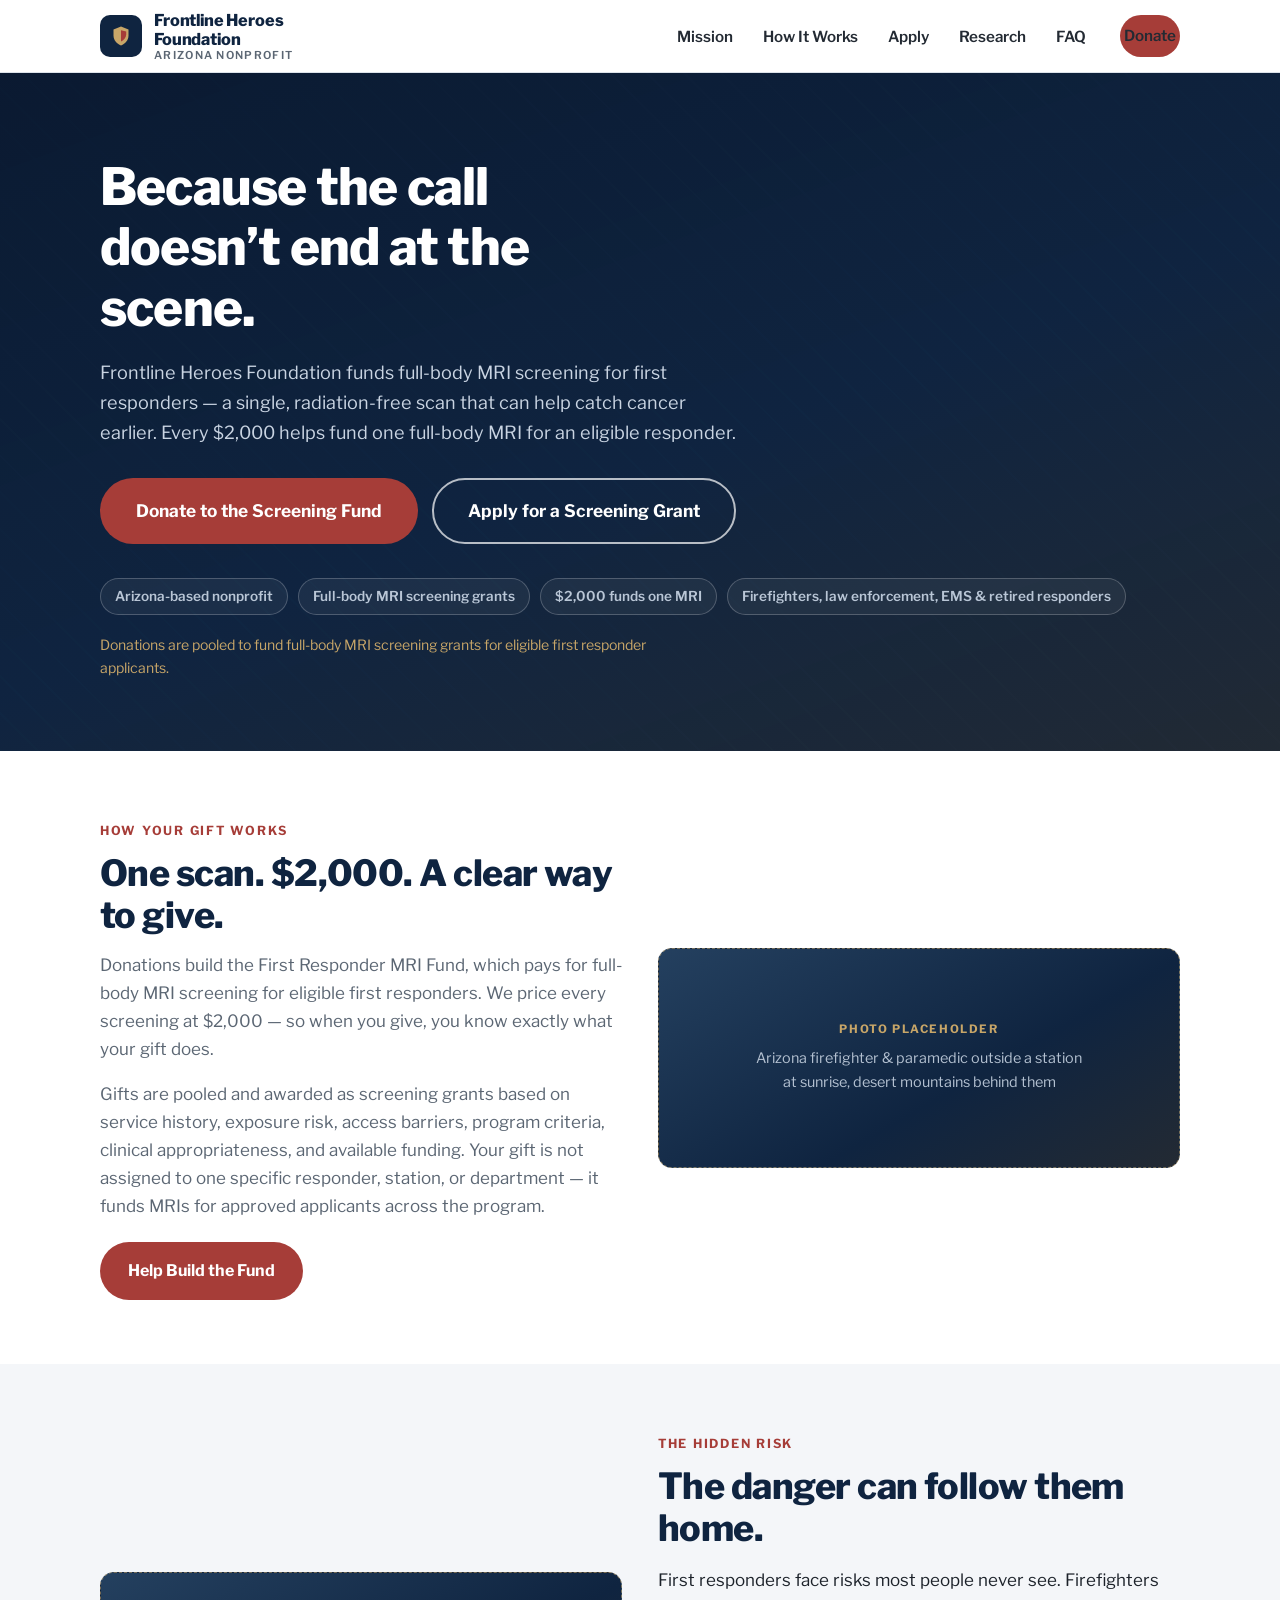
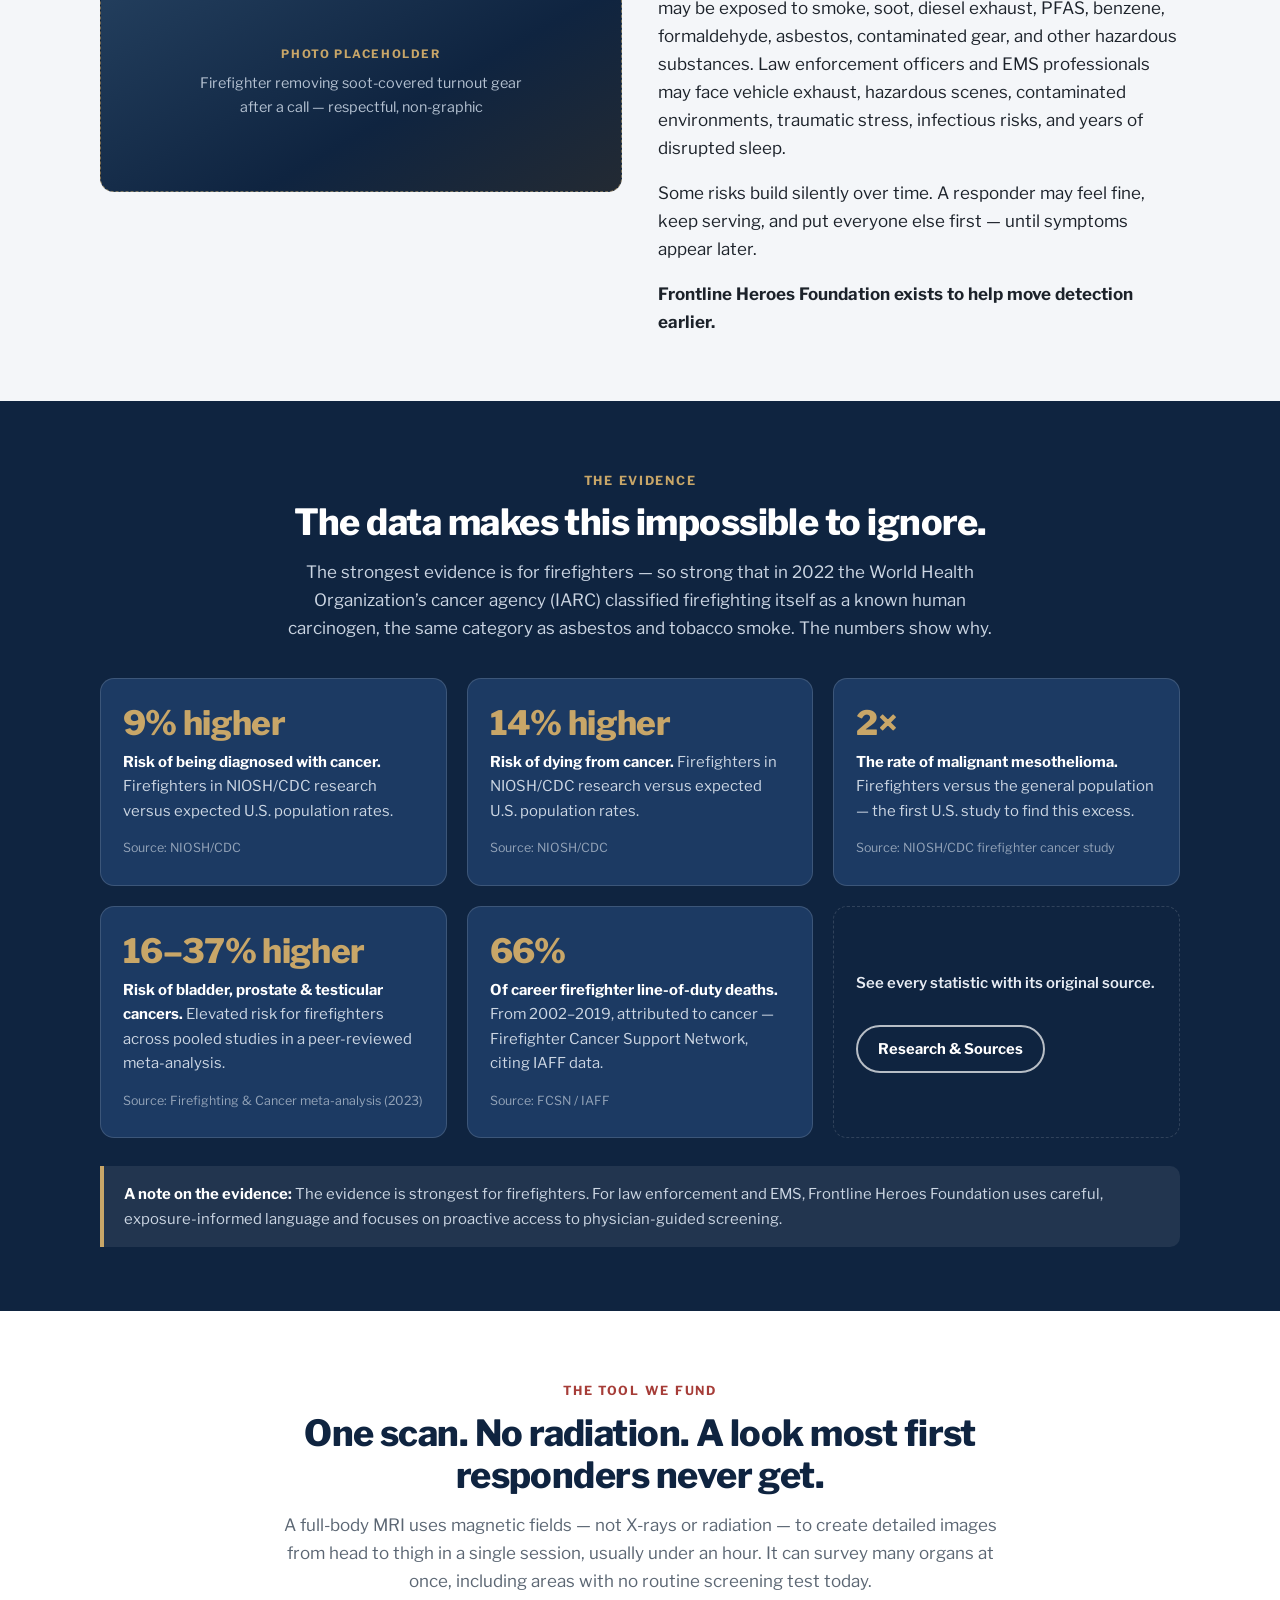
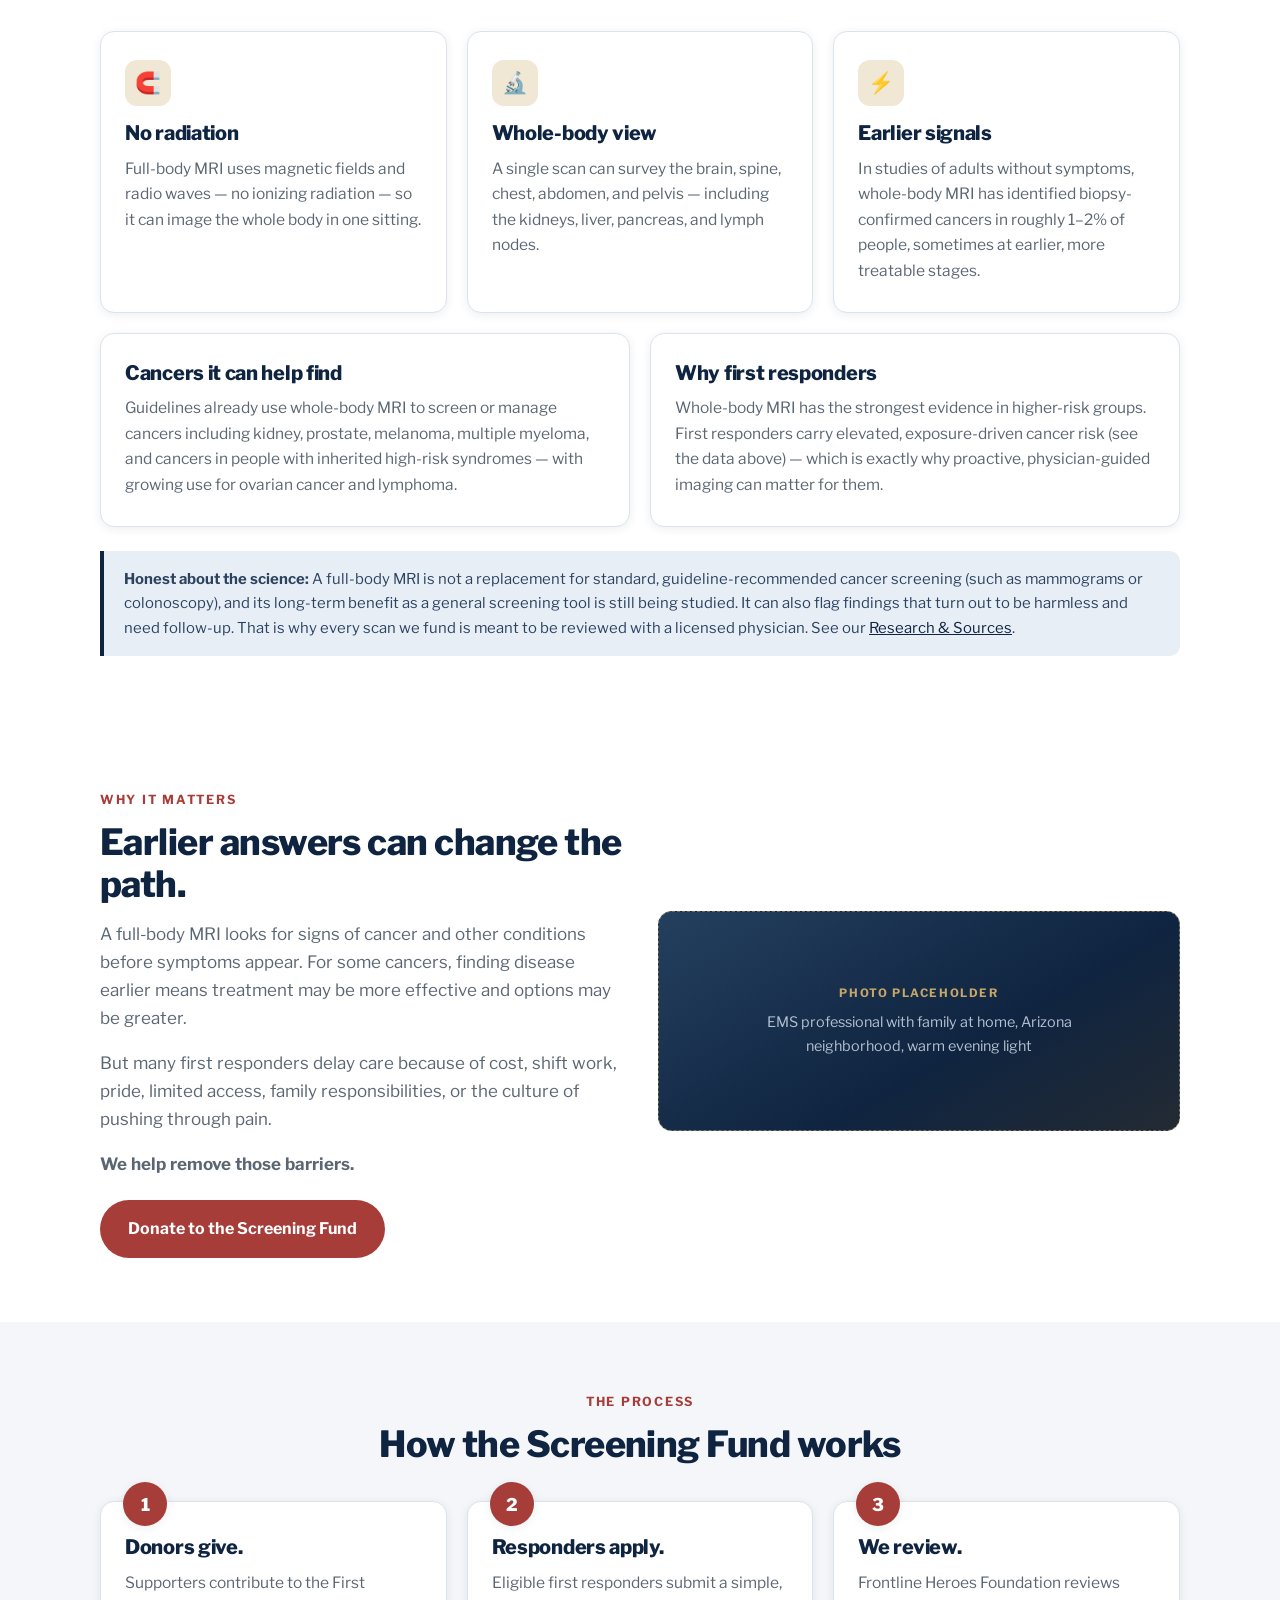
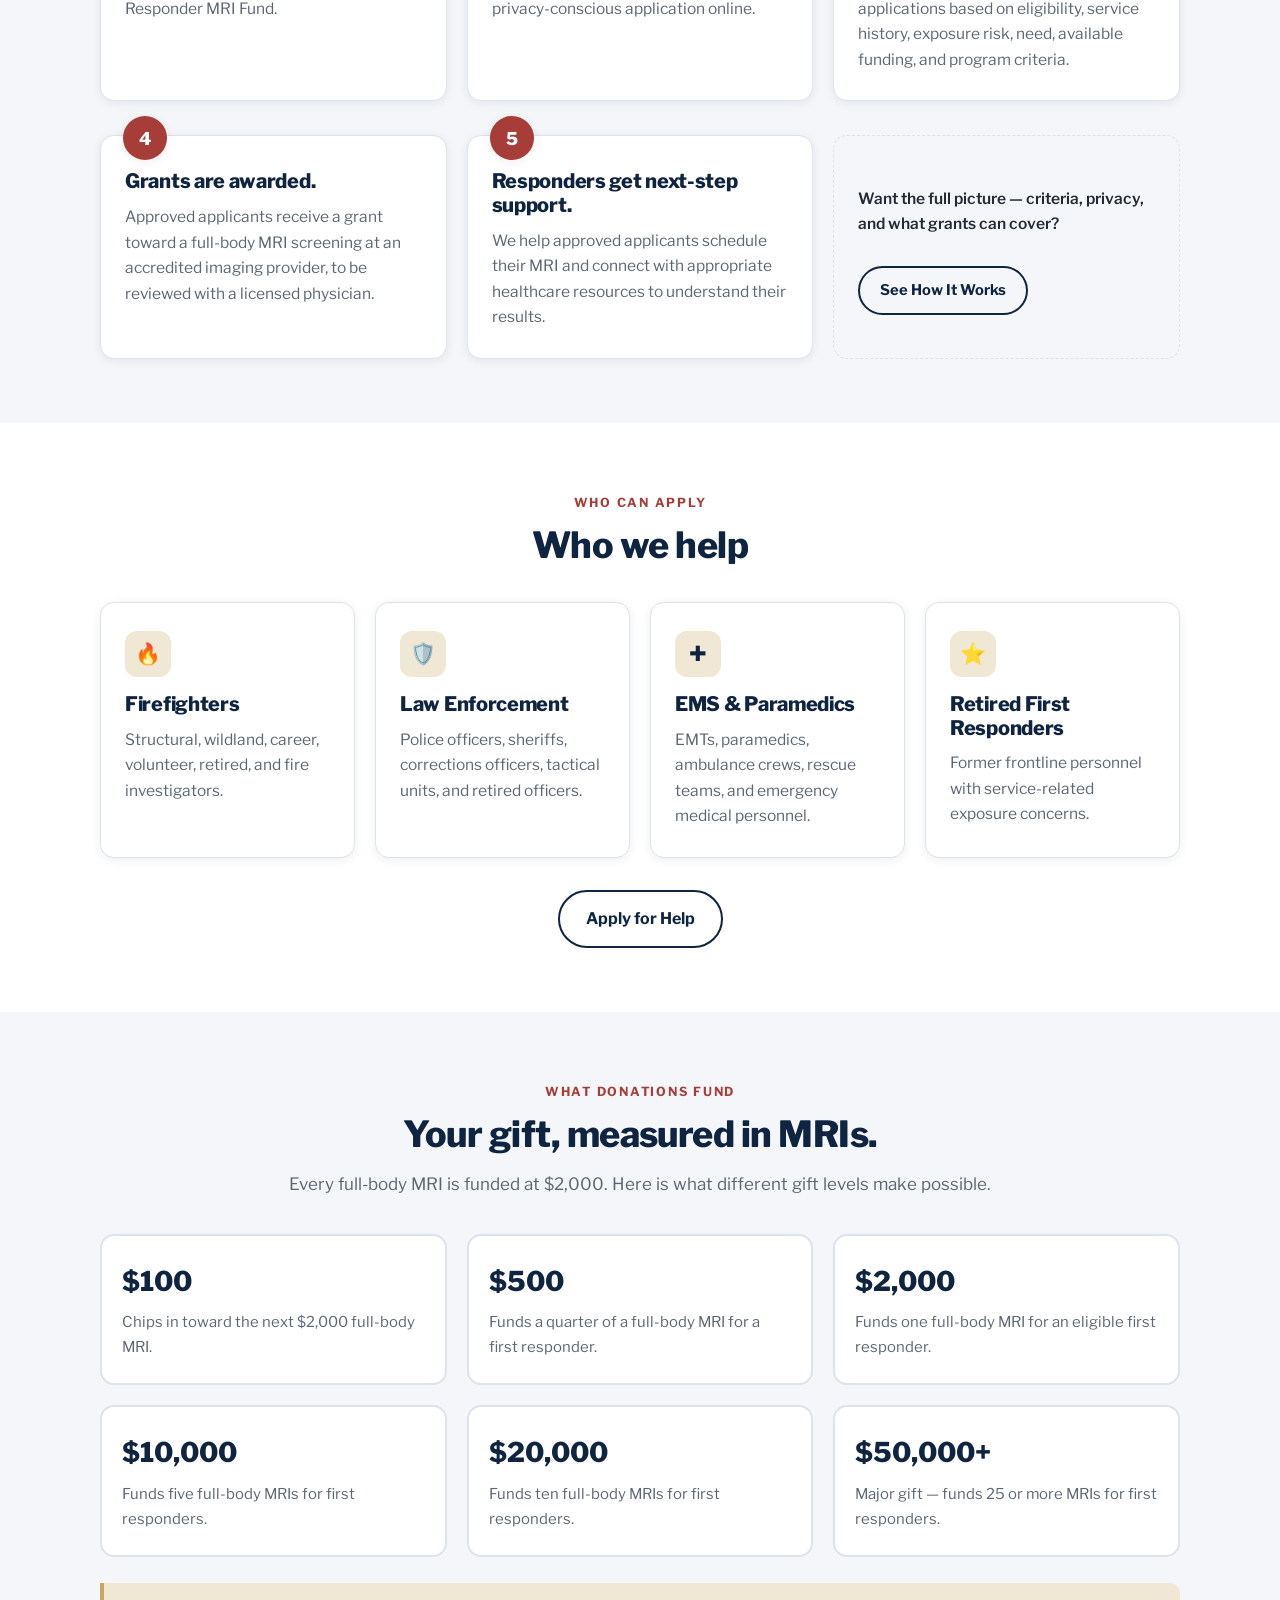
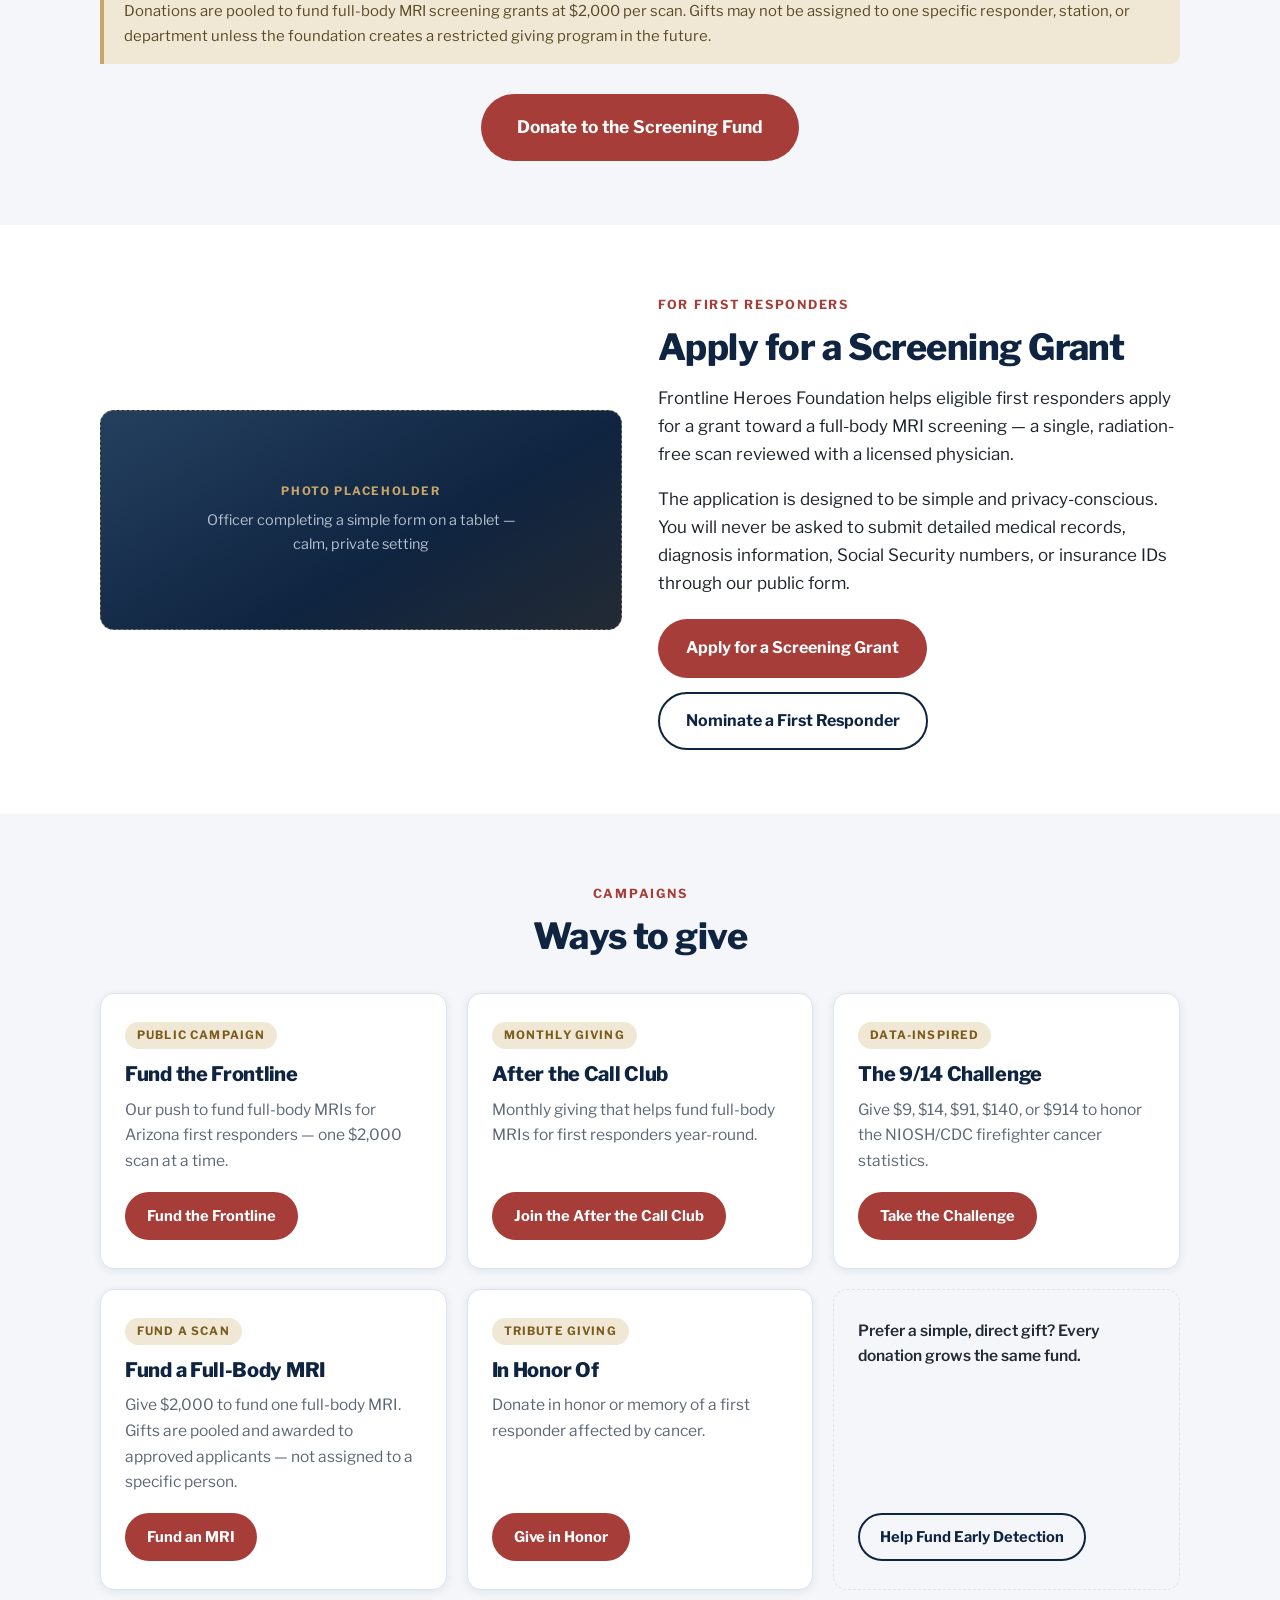
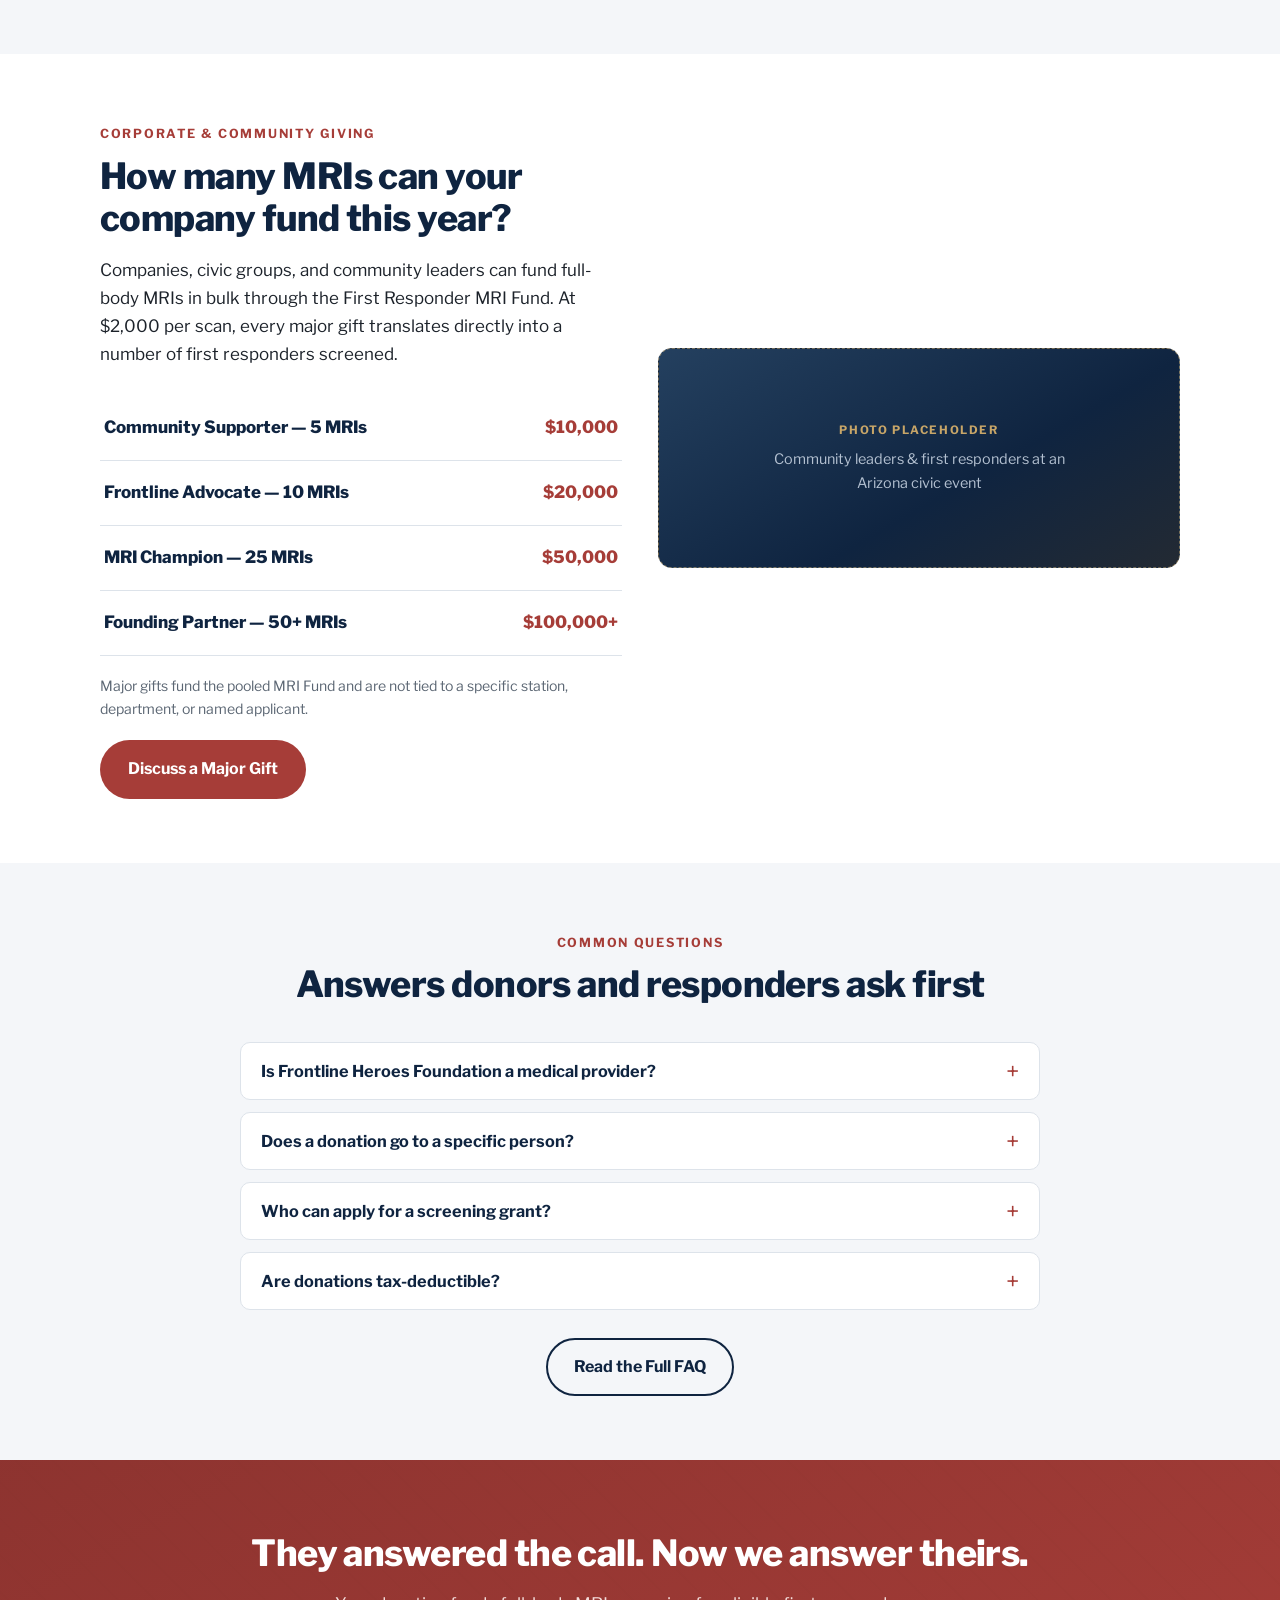
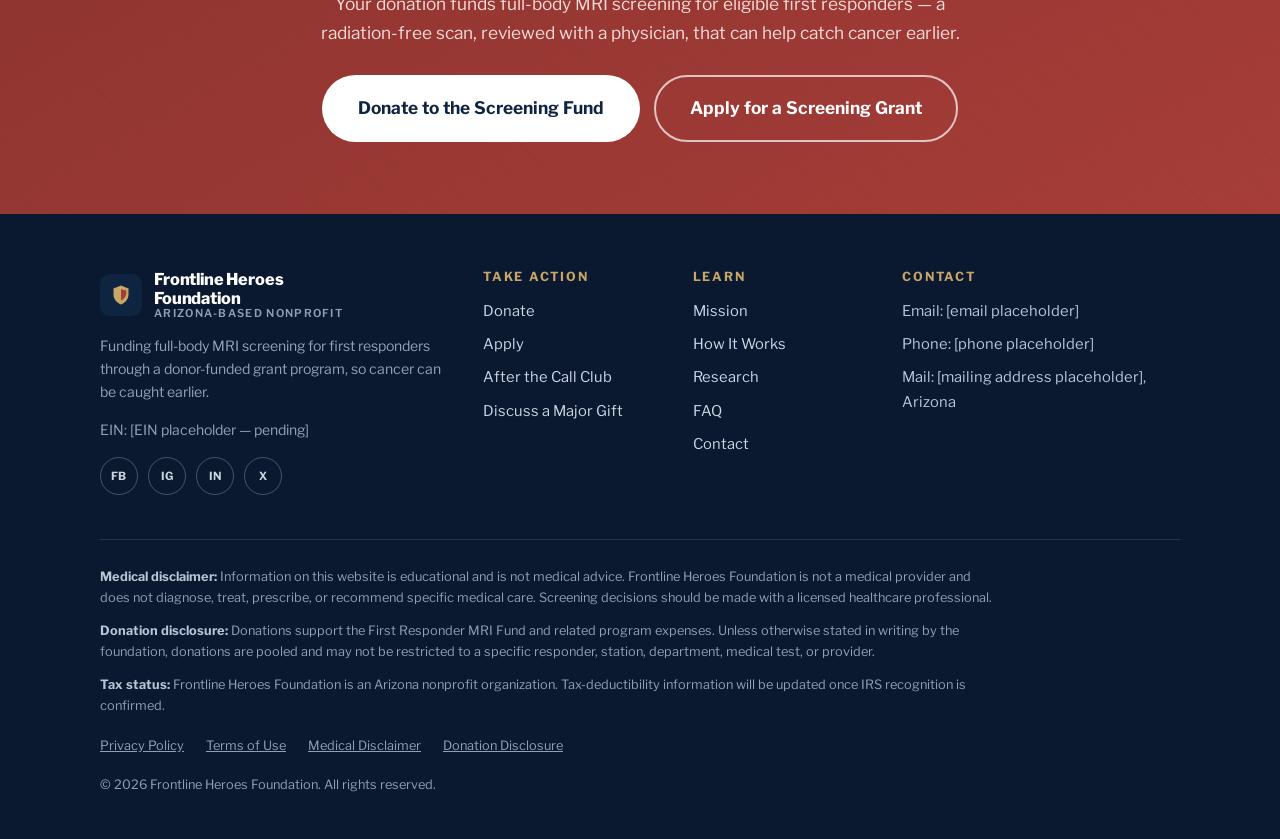
==== commit c1c530e8: "Pivot to full-body MRI focus: $2,000/scan model, MRI education, age + MRI-history fields" ====
--- a/index.html
+++ b/index.html
@@ -4,8 +4,8 @@
   <meta charset="UTF-8">
   <meta name="viewport" content="width=device-width, initial-scale=1.0">
   <meta name="robots" content="noindex, nofollow">
-  <title>Frontline Heroes Foundation | Early Cancer Detection for First Responders</title>
-  <meta name="description" content="Arizona-based nonprofit helping first responders access physician-guided early cancer detection, screening support, education, and care navigation through a donor-funded grant program.">
+  <title>Frontline Heroes Foundation | Full-Body MRI Screening for First Responders</title>
+  <meta name="description" content="Arizona-based nonprofit funding full-body MRI screening for first responders. Every $2,000 helps fund one radiation-free, physician-reviewed scan to help catch cancer earlier.">
   <link rel="preconnect" href="https://fonts.googleapis.com">
   <link rel="preconnect" href="https://fonts.gstatic.com" crossorigin>
   <link href="https://fonts.googleapis.com/css2?family=Libre+Franklin:wght@400;600;700;800&display=swap" rel="stylesheet">
@@ -21,18 +21,18 @@
   <section class="hero">
     <div class="container">
       <h1>Because the call doesn&rsquo;t end at the scene.</h1>
-      <p class="hero-sub">Frontline Heroes Foundation helps first responders access physician-guided early cancer detection, screening support, education, and care navigation through a donor-funded grant program.</p>
+      <p class="hero-sub">Frontline Heroes Foundation funds full-body MRI screening for first responders &mdash; a single, radiation-free scan that can help catch cancer earlier. Every $2,000 helps fund one full-body MRI for an eligible responder.</p>
       <div class="btn-row">
         <a class="btn btn--primary btn--lg" href="donate.html">Donate to the Screening Fund</a>
         <a class="btn btn--outline-light btn--lg" href="apply.html">Apply for a Screening Grant</a>
       </div>
       <div class="hero-trustline" aria-label="Trust indicators">
         <span>Arizona-based nonprofit</span>
-        <span>First responder screening grants</span>
-        <span>Physician-guided recommendations</span>
-        <span>Firefighters, law enforcement, EMS, and retired responders</span>
-      </div>
-      <p class="hero-note">Donations support a pooled grant fund for eligible first responder applicants.</p>
+        <span>Full-body MRI screening grants</span>
+        <span>$2,000 funds one MRI</span>
+        <span>Firefighters, law enforcement, EMS &amp; retired responders</span>
+      </div>
+      <p class="hero-note">Donations are pooled to fund full-body MRI screening grants for eligible first responder applicants.</p>
     </div>
   </section>
 
@@ -43,9 +43,9 @@
         <div>
           <div class="section-head" style="margin-bottom:0">
             <span class="kicker">How your gift works</span>
-            <h2>A simple fund. A life-changing purpose.</h2>
-            <p>Donations to Frontline Heroes Foundation help build the First Responder Early Detection Fund. Eligible first responders apply online, and grants are awarded based on service history, exposure risk, access barriers, program criteria, clinical appropriateness, and available funding.</p>
-            <p>Your gift may not be assigned to one specific responder, station, or department. Instead, it helps create a sustainable fund that supports approved first responder applicants.</p>
+            <h2>One scan. $2,000. A clear way to give.</h2>
+            <p>Donations build the First Responder MRI Fund, which pays for full-body MRI screening for eligible first responders. We price every screening at $2,000 &mdash; so when you give, you know exactly what your gift does.</p>
+            <p>Gifts are pooled and awarded as screening grants based on service history, exposure risk, access barriers, program criteria, clinical appropriateness, and available funding. Your gift is not assigned to one specific responder, station, or department &mdash; it funds MRIs for approved applicants across the program.</p>
             <div class="btn-row" style="margin-top:22px">
               <a class="btn btn--primary" href="donate.html">Help Build the Fund</a>
             </div>
@@ -123,6 +123,47 @@
     </div>
   </section>
 
+  <!-- 4b. WHAT A FULL-BODY MRI FINDS -->
+  <section class="section">
+    <div class="container">
+      <div class="section-head section-head--center">
+        <span class="kicker">The tool we fund</span>
+        <h2>One scan. No radiation. A look most first responders never get.</h2>
+        <p>A full-body MRI uses magnetic fields &mdash; not X-rays or radiation &mdash; to create detailed images from head to thigh in a single session, usually under an hour. It can survey many organs at once, including areas with no routine screening test today.</p>
+      </div>
+      <div class="grid grid-3">
+        <div class="card">
+          <div class="card-icon" aria-hidden="true">&#129522;</div>
+          <h3>No radiation</h3>
+          <p>Full-body MRI uses magnetic fields and radio waves &mdash; no ionizing radiation &mdash; so it can image the whole body in one sitting.</p>
+        </div>
+        <div class="card">
+          <div class="card-icon" aria-hidden="true">&#128300;</div>
+          <h3>Whole-body view</h3>
+          <p>A single scan can survey the brain, spine, chest, abdomen, and pelvis &mdash; including the kidneys, liver, pancreas, and lymph nodes.</p>
+        </div>
+        <div class="card">
+          <div class="card-icon" aria-hidden="true">&#9889;</div>
+          <h3>Earlier signals</h3>
+          <p>In studies of adults without symptoms, whole-body MRI has identified biopsy-confirmed cancers in roughly 1&ndash;2% of people, sometimes at earlier, more treatable stages.</p>
+        </div>
+      </div>
+      <div class="grid grid-2" style="margin-top:20px">
+        <div class="card">
+          <h3>Cancers it can help find</h3>
+          <p>Guidelines already use whole-body MRI to screen or manage cancers including kidney, prostate, melanoma, multiple myeloma, and cancers in people with inherited high-risk syndromes &mdash; with growing use for ovarian cancer and lymphoma.</p>
+        </div>
+        <div class="card">
+          <h3>Why first responders</h3>
+          <p>Whole-body MRI has the strongest evidence in higher-risk groups. First responders carry elevated, exposure-driven cancer risk (see the data above) &mdash; which is exactly why proactive, physician-guided imaging can matter for them.</p>
+        </div>
+      </div>
+      <div class="note note--navy" style="margin-top:24px">
+        <strong>Honest about the science:</strong> A full-body MRI is not a replacement for standard, guideline-recommended cancer screening (such as mammograms or colonoscopy), and its long-term benefit as a general screening tool is still being studied. It can also flag findings that turn out to be harmless and need follow-up. That is why every scan we fund is meant to be reviewed with a licensed physician. See our <a href="research.html">Research &amp; Sources</a>.
+      </div>
+    </div>
+  </section>
+
   <!-- 5. WHY EARLY DETECTION -->
   <section class="section">
     <div class="container">
@@ -131,7 +172,7 @@
           <div class="section-head" style="margin-bottom:0">
             <span class="kicker">Why it matters</span>
             <h2>Earlier answers can change the path.</h2>
-            <p>Cancer screening is designed to look for cancer before symptoms appear. For some cancers, regular screening can help find disease earlier, when treatment may be more effective and options may be greater.</p>
+            <p>A full-body MRI looks for signs of cancer and other conditions before symptoms appear. For some cancers, finding disease earlier means treatment may be more effective and options may be greater.</p>
             <p>But many first responders delay care because of cost, shift work, pride, limited access, family responsibilities, or the culture of pushing through pain.</p>
             <p><strong>We help remove those barriers.</strong></p>
             <div class="btn-row" style="margin-top:22px">
@@ -158,7 +199,7 @@
         <div class="card step-card">
           <span class="step-num" aria-hidden="true">1</span>
           <h3>Donors give.</h3>
-          <p>Supporters contribute to the First Responder Early Detection Fund.</p>
+          <p>Supporters contribute to the First Responder MRI Fund.</p>
         </div>
         <div class="card step-card">
           <span class="step-num" aria-hidden="true">2</span>
@@ -173,12 +214,12 @@
         <div class="card step-card">
           <span class="step-num" aria-hidden="true">4</span>
           <h3>Grants are awarded.</h3>
-          <p>Approved applicants may receive support for physician-guided screening, risk assessment, prevention consults, eligible lab work, imaging referrals when appropriate, or follow-up navigation.</p>
+          <p>Approved applicants receive a grant toward a full-body MRI screening at an accredited imaging provider, to be reviewed with a licensed physician.</p>
         </div>
         <div class="card step-card">
           <span class="step-num" aria-hidden="true">5</span>
           <h3>Responders get next-step support.</h3>
-          <p>We help approved applicants understand the process and connect with appropriate healthcare resources.</p>
+          <p>We help approved applicants schedule their MRI and connect with appropriate healthcare resources to understand their results.</p>
         </div>
         <div class="card step-card" style="display:flex;flex-direction:column;justify-content:center;border-style:dashed;background:transparent;box-shadow:none">
           <p style="font-weight:600;color:var(--charcoal)">Want the full picture &mdash; criteria, privacy, and what grants can cover?</p>
@@ -228,36 +269,37 @@
     <div class="container">
       <div class="section-head section-head--center">
         <span class="kicker">What donations fund</span>
-        <h2>Your gift helps build the grant fund.</h2>
+        <h2>Your gift, measured in MRIs.</h2>
+        <p>Every full-body MRI is funded at $2,000. Here is what different gift levels make possible.</p>
       </div>
       <div class="grid grid-3">
         <div class="amount-card">
-          <div class="amt">$50</div>
-          <p>Helps fund education, outreach, and cancer risk awareness.</p>
-        </div>
-        <div class="amount-card">
-          <div class="amt">$150</div>
-          <p>Helps support a first responder risk assessment or prevention consult.</p>
+          <div class="amt">$100</div>
+          <p>Chips in toward the next $2,000 full-body MRI.</p>
         </div>
         <div class="amount-card">
           <div class="amt">$500</div>
-          <p>Helps fund screening access or diagnostic navigation for an approved applicant.</p>
-        </div>
-        <div class="amount-card">
-          <div class="amt">$1,000</div>
-          <p>Helps provide meaningful grant support for a first responder seeking early detection resources.</p>
-        </div>
-        <div class="amount-card">
-          <div class="amt">$5,000</div>
-          <p>Helps expand the grant pool for multiple first responder applicants.</p>
-        </div>
-        <div class="amount-card">
-          <div class="amt">$25,000+</div>
-          <p>Major gift to the First Responder Early Detection Fund.</p>
+          <p>Funds a quarter of a full-body MRI for a first responder.</p>
+        </div>
+        <div class="amount-card">
+          <div class="amt">$2,000</div>
+          <p>Funds one full-body MRI for an eligible first responder.</p>
+        </div>
+        <div class="amount-card">
+          <div class="amt">$10,000</div>
+          <p>Funds five full-body MRIs for first responders.</p>
+        </div>
+        <div class="amount-card">
+          <div class="amt">$20,000</div>
+          <p>Funds ten full-body MRIs for first responders.</p>
+        </div>
+        <div class="amount-card">
+          <div class="amt">$50,000+</div>
+          <p>Major gift &mdash; funds 25 or more MRIs for first responders.</p>
         </div>
       </div>
       <div class="note ladder-note">
-        Donations are pooled to support the foundation&rsquo;s grant program. Gifts may not be assigned to one specific responder, station, department, or medical test unless the foundation creates a restricted giving program in the future.
+        Donations are pooled to fund full-body MRI screening grants at $2,000 per scan. Gifts may not be assigned to one specific responder, station, or department unless the foundation creates a restricted giving program in the future.
       </div>
       <div class="btn-row" style="justify-content:center;margin-top:30px">
         <a class="btn btn--primary btn--lg" href="donate.html">Donate to the Screening Fund</a>
@@ -276,7 +318,7 @@
         <div>
           <span style="display:inline-block;font-size:0.78rem;font-weight:700;letter-spacing:0.14em;text-transform:uppercase;color:var(--red);margin-bottom:10px">For first responders</span>
           <h2>Apply for a Screening Grant</h2>
-          <p style="margin-top:16px">Frontline Heroes Foundation helps eligible first responders apply for grant support toward physician-guided early cancer detection, screening access, education, and care navigation.</p>
+          <p style="margin-top:16px">Frontline Heroes Foundation helps eligible first responders apply for a grant toward a full-body MRI screening &mdash; a single, radiation-free scan reviewed with a licensed physician.</p>
           <p>The application is designed to be simple and privacy-conscious. You will never be asked to submit detailed medical records, diagnosis information, Social Security numbers, or insurance IDs through our public form.</p>
           <div class="btn-row" style="margin-top:22px">
             <a class="btn btn--primary" href="apply.html">Apply for a Screening Grant</a>
@@ -298,13 +340,13 @@
         <div class="card campaign-card">
           <span class="tag">Public campaign</span>
           <h3>Fund the Frontline</h3>
-          <p>A public campaign to grow the First Responder Early Detection Fund.</p>
+          <p>Our push to fund full-body MRIs for Arizona first responders &mdash; one $2,000 scan at a time.</p>
           <a class="btn btn--primary btn--sm" href="donate.html">Fund the Frontline</a>
         </div>
         <div class="card campaign-card">
           <span class="tag">Monthly giving</span>
           <h3>After the Call Club</h3>
-          <p>Monthly giving that helps keep screening grant support available year-round.</p>
+          <p>Monthly giving that helps fund full-body MRIs for first responders year-round.</p>
           <a class="btn btn--primary btn--sm" href="donate.html#monthly">Join the After the Call Club</a>
         </div>
         <div class="card campaign-card">
@@ -314,10 +356,10 @@
           <a class="btn btn--primary btn--sm" href="donate.html">Take the Challenge</a>
         </div>
         <div class="card campaign-card">
-          <span class="tag">Symbolic giving</span>
-          <h3>Sponsor a Shield</h3>
-          <p>A symbolic giving campaign that supports the pooled Screening Fund. Every &ldquo;shield&rdquo; represents your commitment to the fund as a whole &mdash; not sponsorship of a specific person.</p>
-          <a class="btn btn--primary btn--sm" href="donate.html">Sponsor a Shield</a>
+          <span class="tag">Fund a scan</span>
+          <h3>Fund a Full-Body MRI</h3>
+          <p>Give $2,000 to fund one full-body MRI. Gifts are pooled and awarded to approved applicants &mdash; not assigned to a specific person.</p>
+          <a class="btn btn--primary btn--sm" href="donate.html">Fund an MRI</a>
         </div>
         <div class="card campaign-card">
           <span class="tag">Tribute giving</span>
@@ -339,15 +381,15 @@
       <div class="two-col">
         <div>
           <span style="display:inline-block;font-size:0.78rem;font-weight:700;letter-spacing:0.14em;text-transform:uppercase;color:var(--red);margin-bottom:10px">Corporate &amp; community giving</span>
-          <h2>Help grow the fund that helps first responders get screened earlier.</h2>
-          <p style="margin-top:16px">Companies, civic groups, and community leaders can make major gifts to the First Responder Early Detection Fund. These gifts help expand the number of eligible applicants the foundation can support.</p>
+          <h2>How many MRIs can your company fund this year?</h2>
+          <p style="margin-top:16px">Companies, civic groups, and community leaders can fund full-body MRIs in bulk through the First Responder MRI Fund. At $2,000 per scan, every major gift translates directly into a number of first responders screened.</p>
           <div class="giving-levels">
-            <div class="level-row"><span class="level-name">Community Supporter</span><span class="level-amt">$5,000</span></div>
-            <div class="level-row"><span class="level-name">Frontline Advocate</span><span class="level-amt">$10,000</span></div>
-            <div class="level-row"><span class="level-name">Early Detection Champion</span><span class="level-amt">$25,000</span></div>
-            <div class="level-row"><span class="level-name">Founding Partner</span><span class="level-amt">$50,000+</span></div>
+            <div class="level-row"><span class="level-name">Community Supporter &mdash; 5 MRIs</span><span class="level-amt">$10,000</span></div>
+            <div class="level-row"><span class="level-name">Frontline Advocate &mdash; 10 MRIs</span><span class="level-amt">$20,000</span></div>
+            <div class="level-row"><span class="level-name">MRI Champion &mdash; 25 MRIs</span><span class="level-amt">$50,000</span></div>
+            <div class="level-row"><span class="level-name">Founding Partner &mdash; 50+ MRIs</span><span class="level-amt">$100,000+</span></div>
           </div>
-          <p style="margin-top:18px;font-size:0.88rem;color:var(--gray-mid)">Major gifts support the pooled Screening Fund and are not tied to a specific station, department, or named applicant.</p>
+          <p style="margin-top:18px;font-size:0.88rem;color:var(--gray-mid)">Major gifts fund the pooled MRI Fund and are not tied to a specific station, department, or named applicant.</p>
           <div class="btn-row" style="margin-top:20px">
             <a class="btn btn--primary" href="contact.html#donor">Discuss a Major Gift</a>
           </div>
@@ -374,7 +416,7 @@
         </div>
         <div class="faq-item">
           <button class="faq-q" type="button">Does a donation go to a specific person?</button>
-          <div class="faq-a"><p>No. Donations generally support the pooled First Responder Early Detection Fund. The foundation awards grants to eligible applicants based on program criteria, available funding, and clinical appropriateness.</p></div>
+          <div class="faq-a"><p>No. Donations generally support the pooled First Responder MRI Fund. The foundation awards grants to eligible applicants based on program criteria, available funding, and clinical appropriateness.</p></div>
         </div>
         <div class="faq-item">
           <button class="faq-q" type="button">Who can apply for a screening grant?</button>
@@ -395,7 +437,7 @@
   <section class="cta-band">
     <div class="container">
       <h2>They answered the call. Now we answer theirs.</h2>
-      <p>Your donation helps build the First Responder Early Detection Fund, giving eligible first responders a path toward earlier answers, screening access, and physician-guided support.</p>
+      <p>Your donation funds full-body MRI screening for eligible first responders &mdash; a radiation-free scan, reviewed with a physician, that can help catch cancer earlier.</p>
       <div class="btn-row">
         <a class="btn btn--light btn--lg" href="donate.html">Donate to the Screening Fund</a>
         <a class="btn btn--outline-light btn--lg" href="apply.html">Apply for a Screening Grant</a>
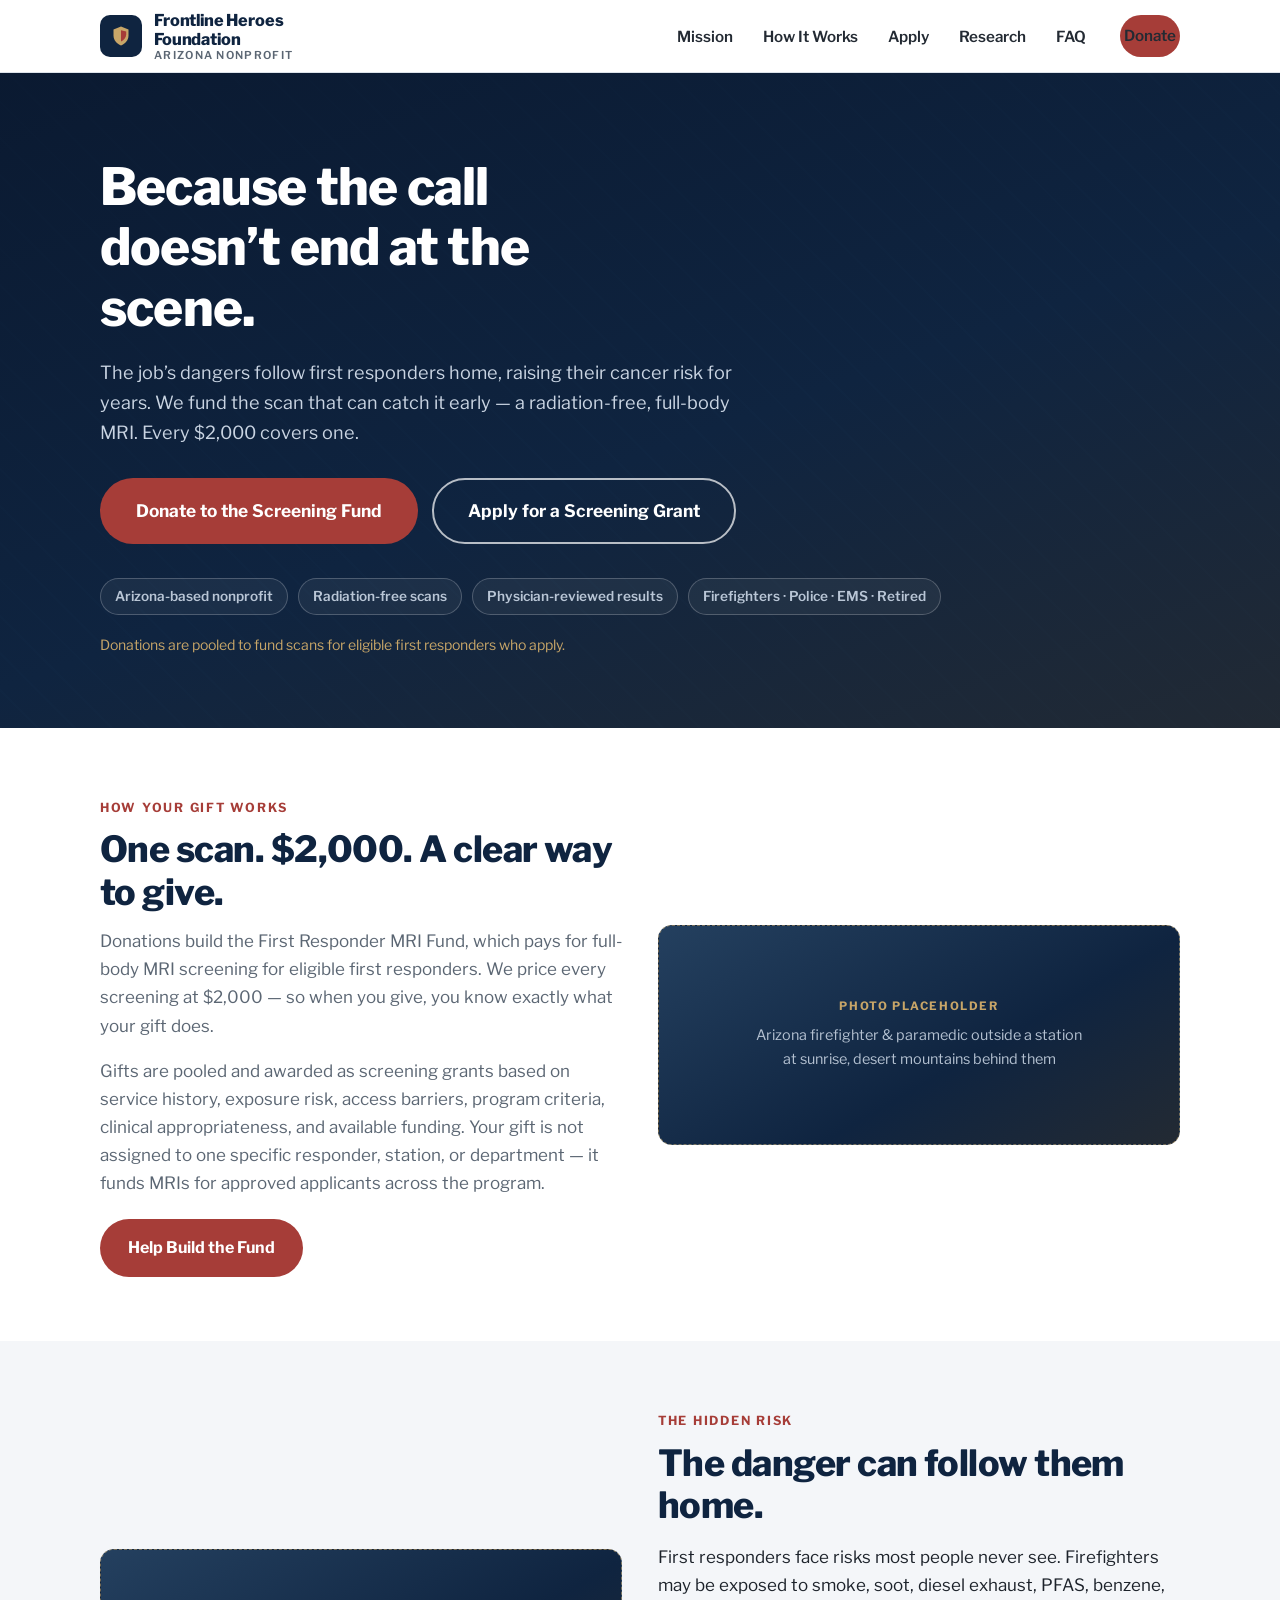
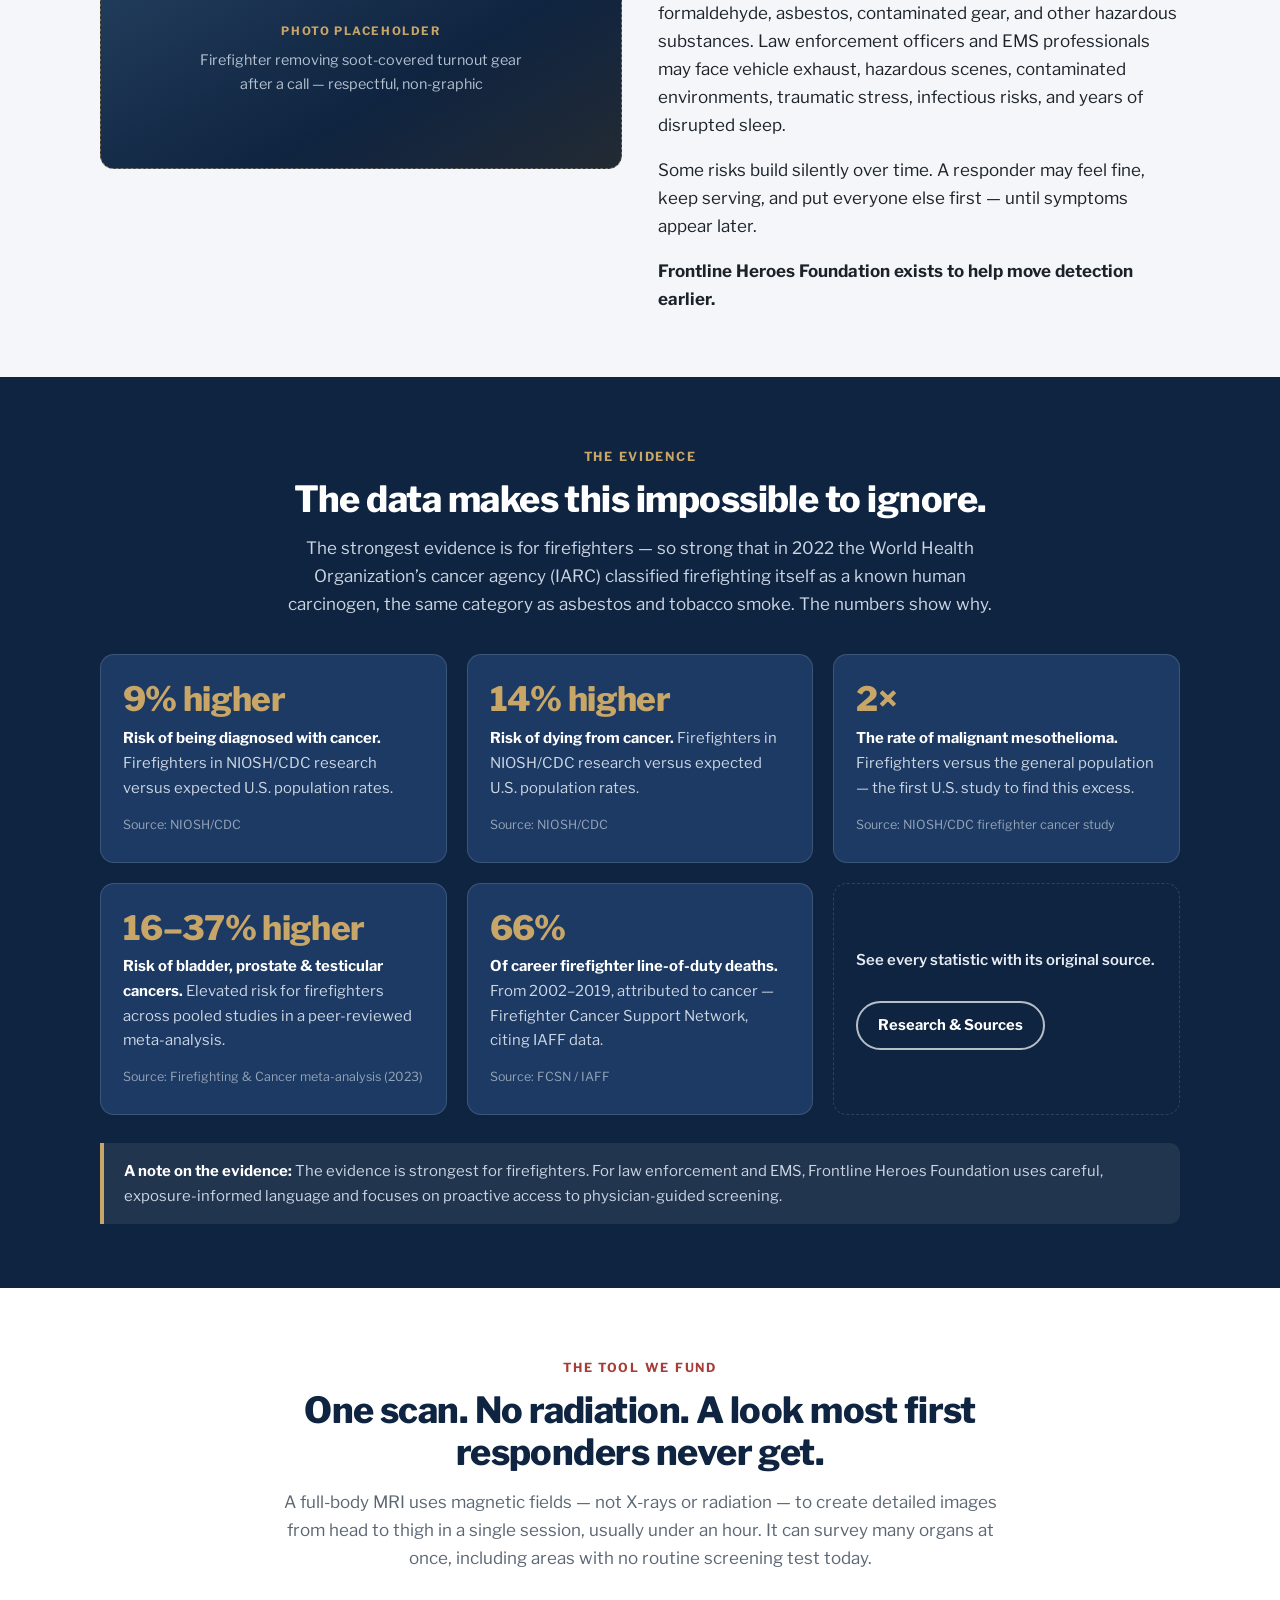
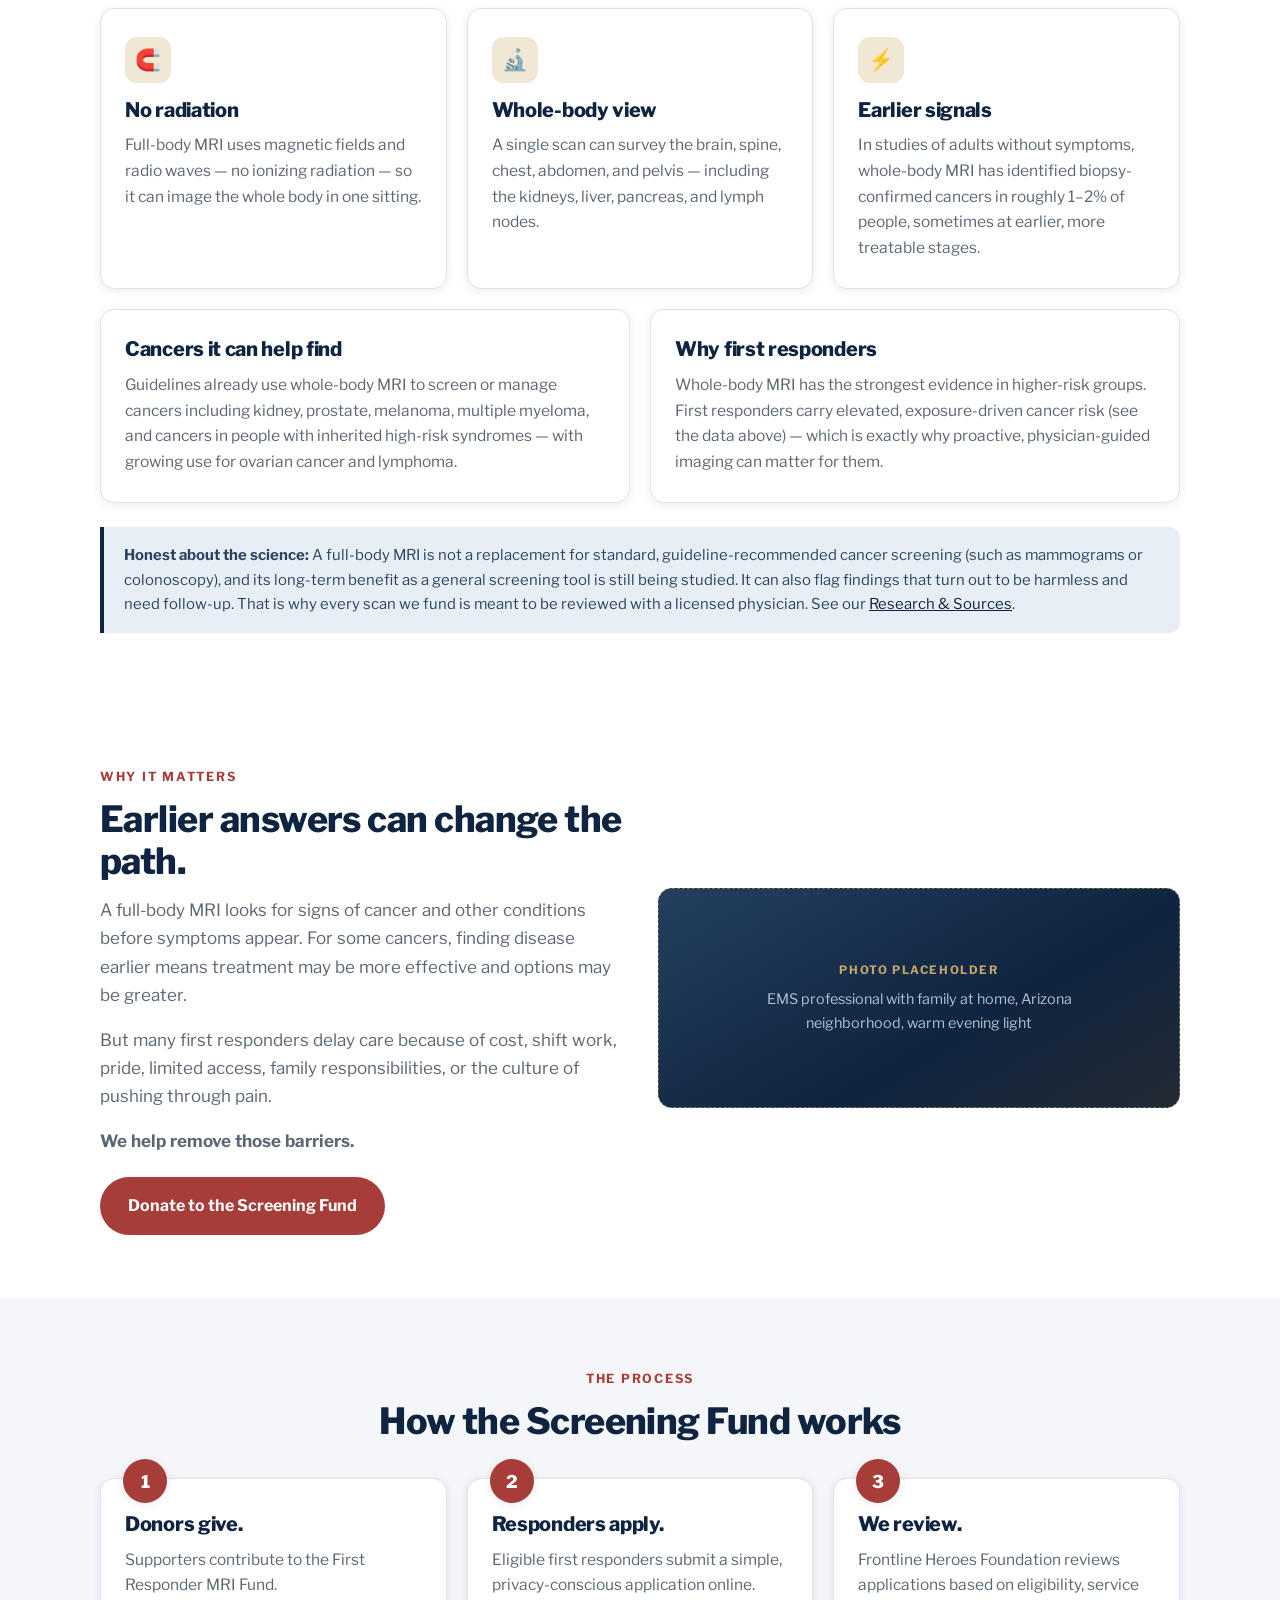
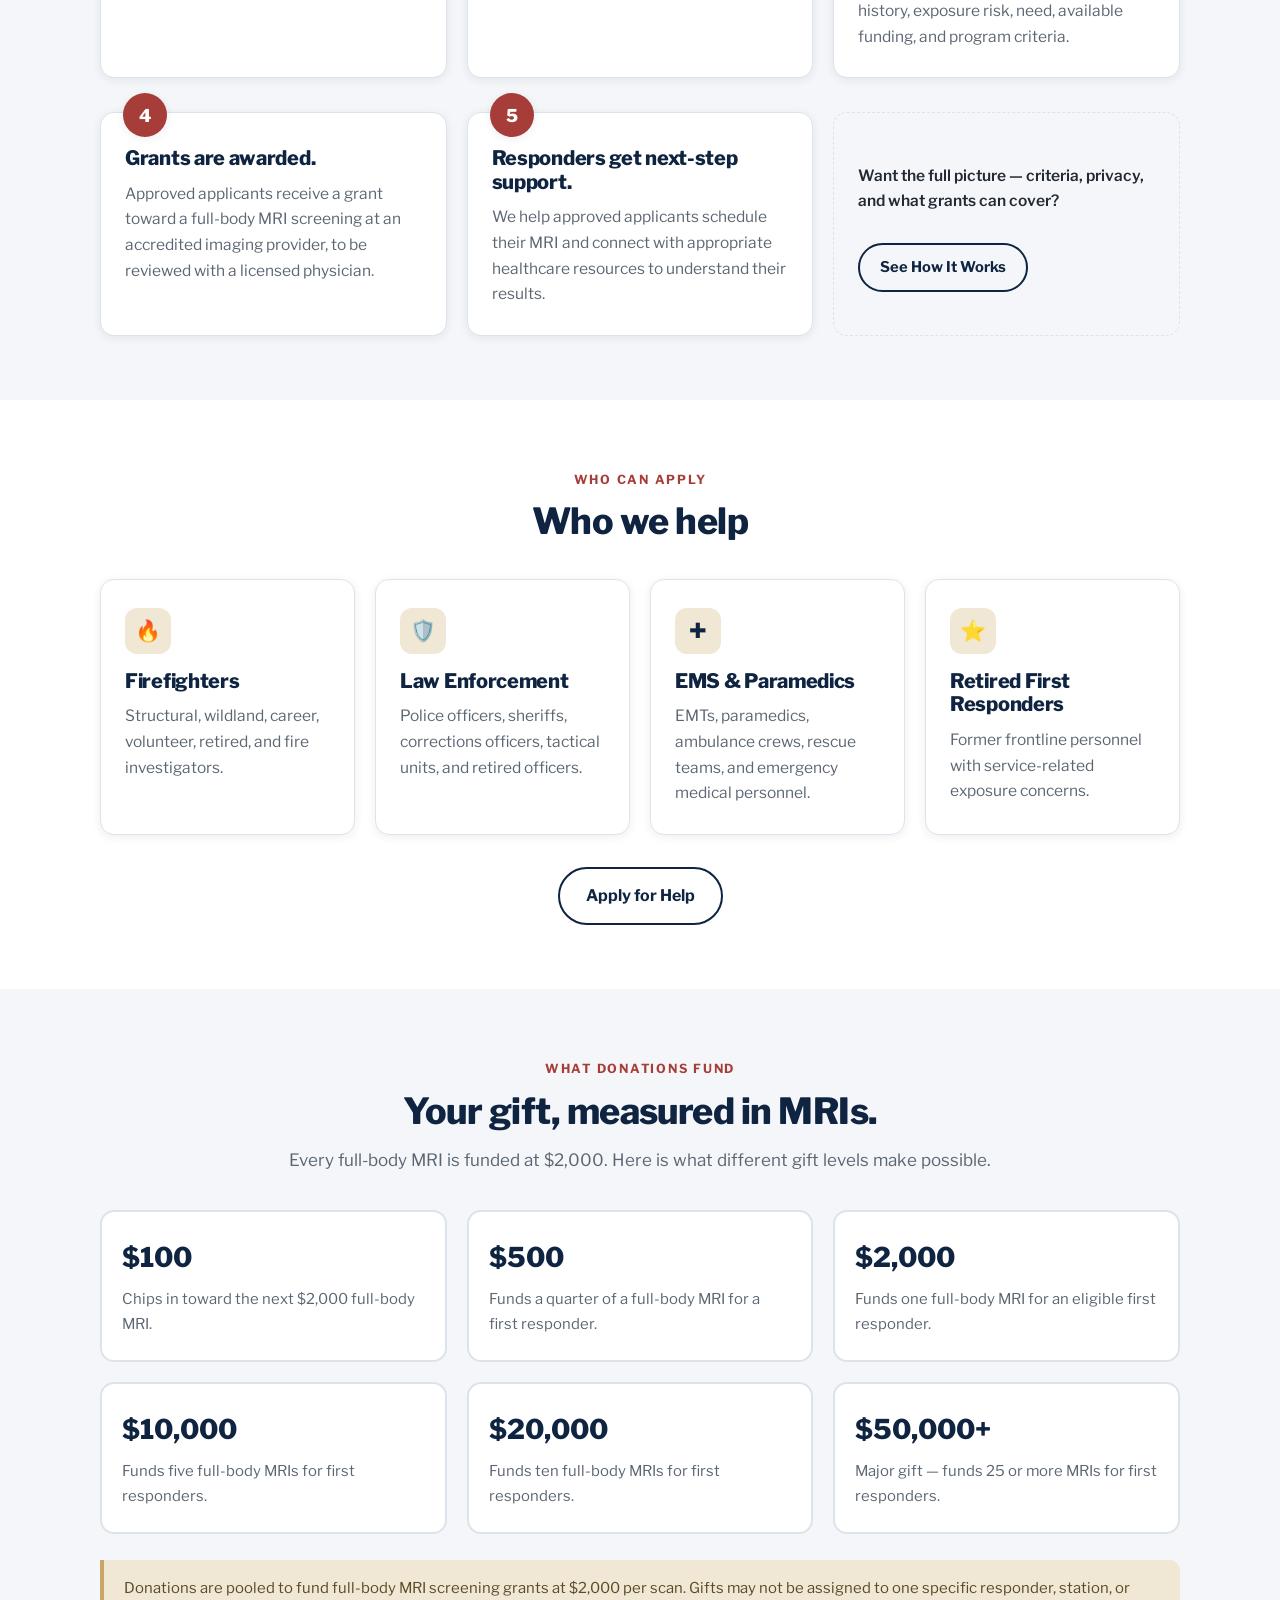
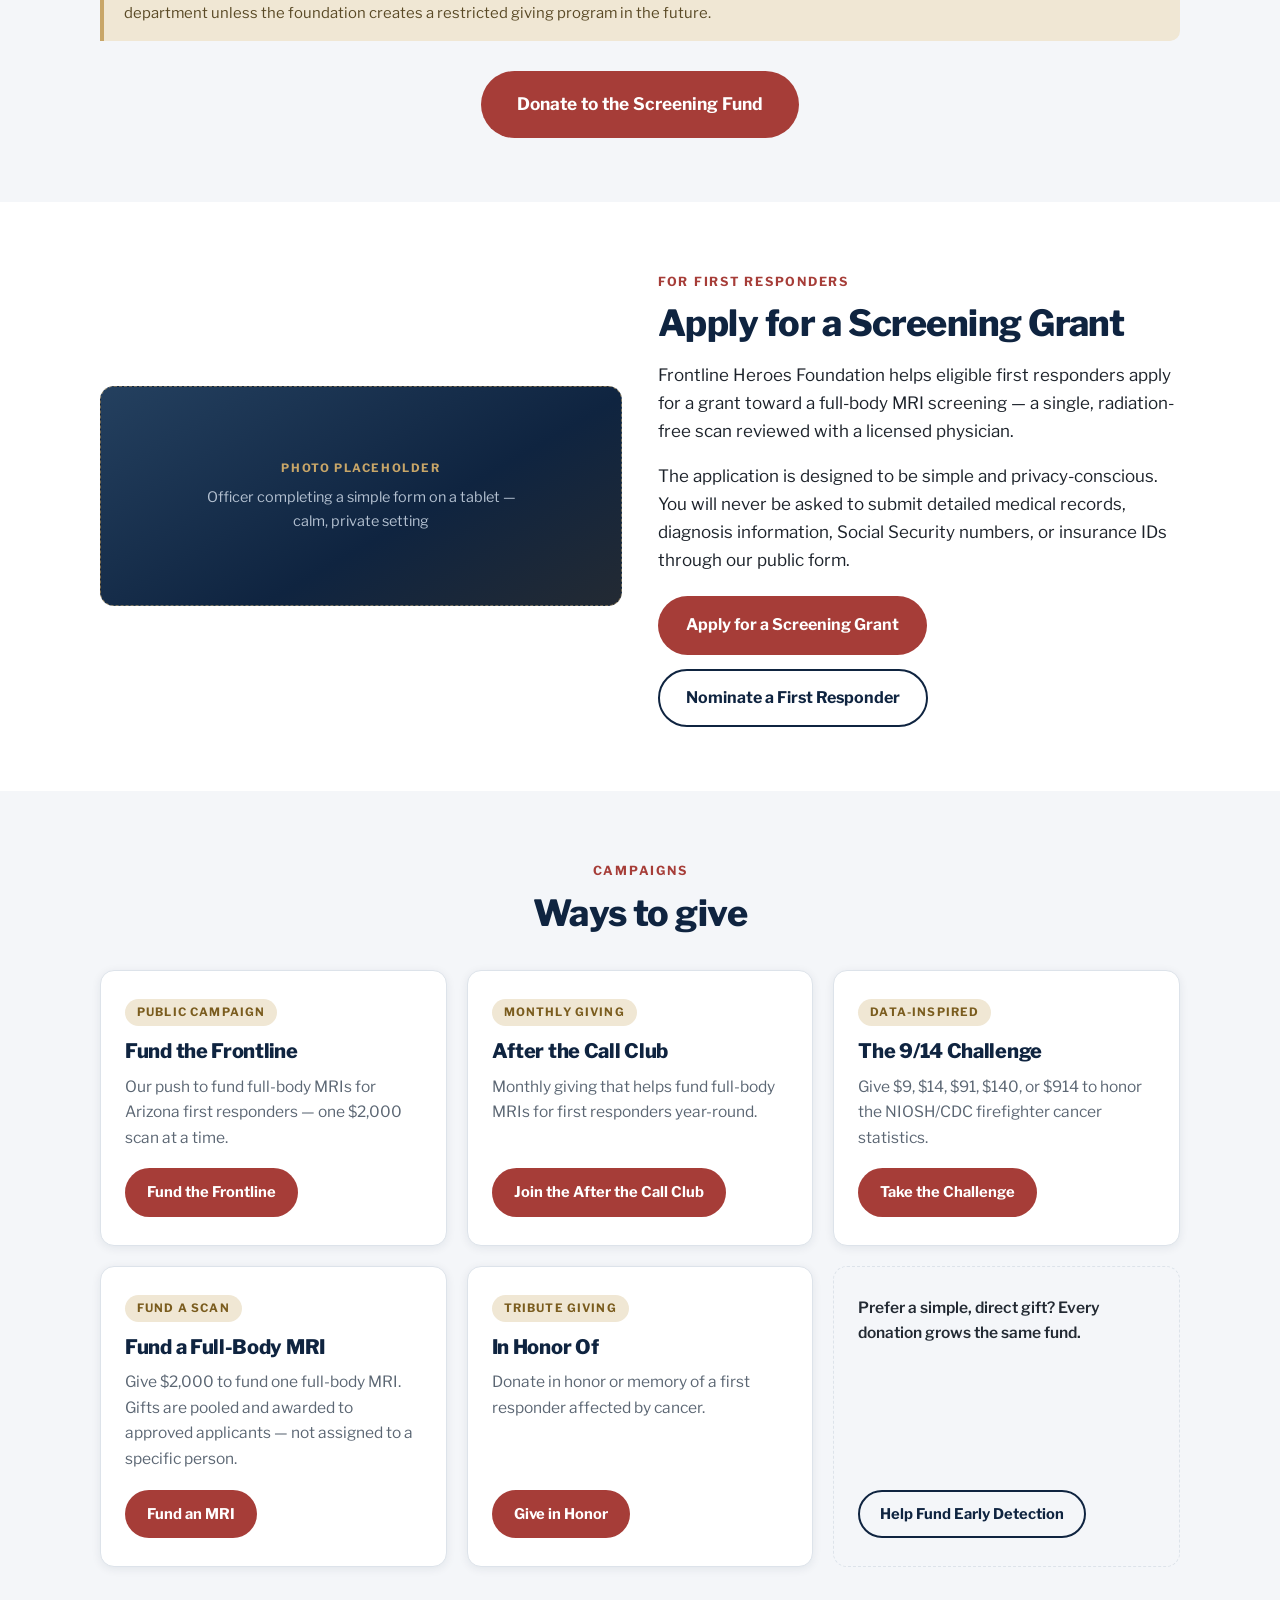
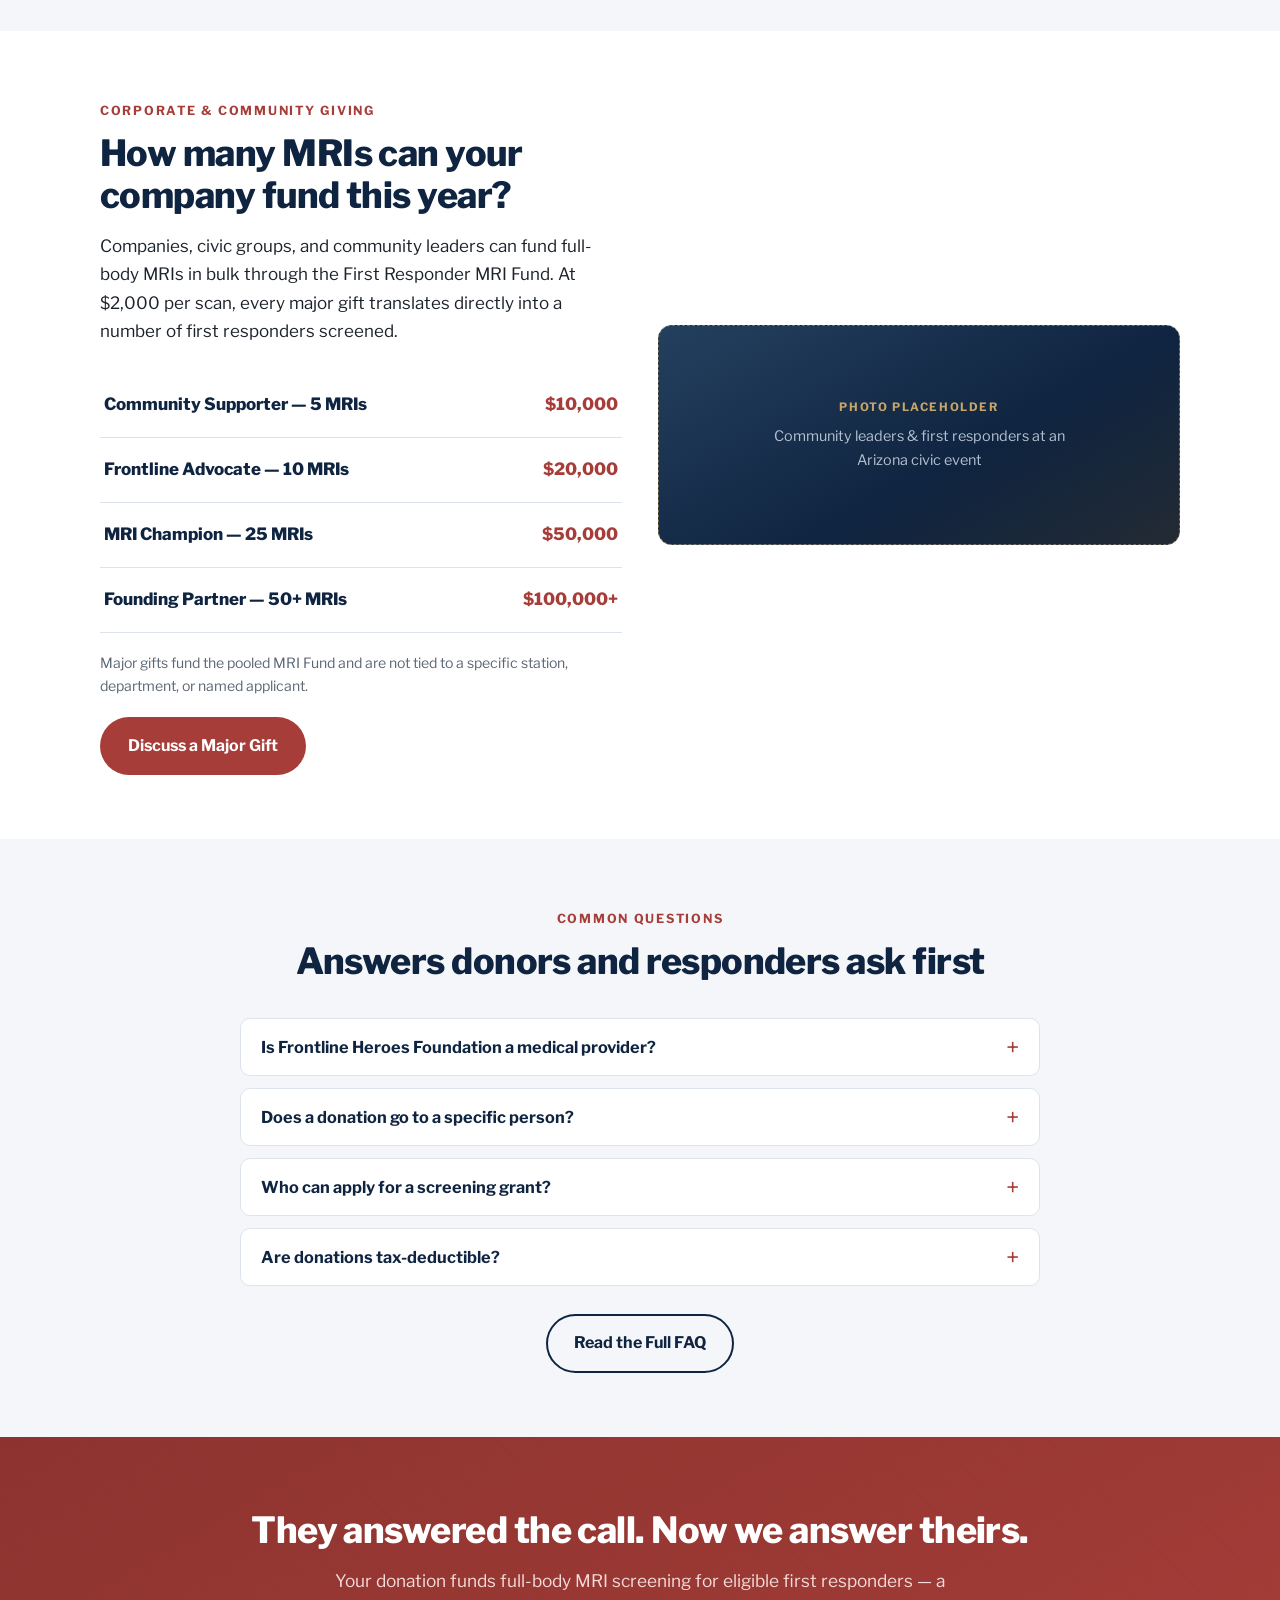
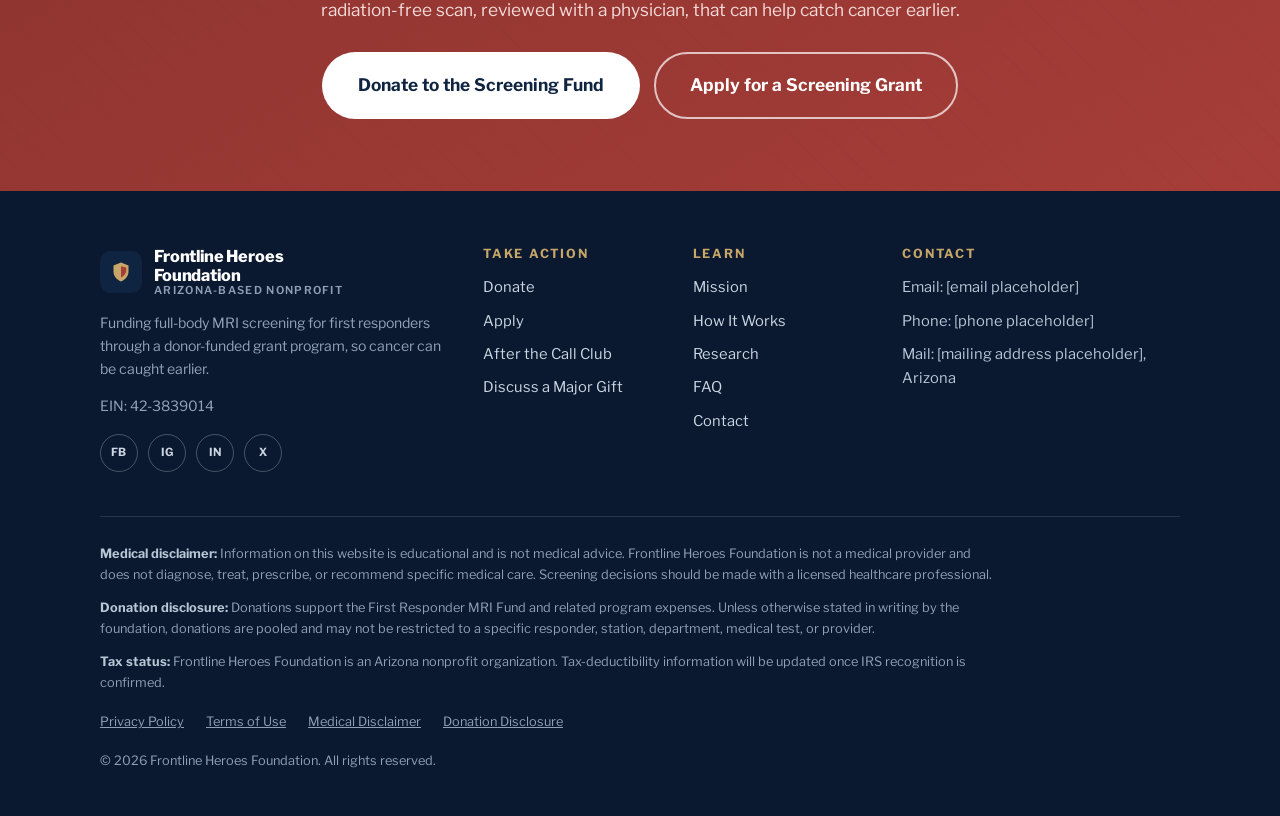
==== commit 051ef61e: "Refine hero copy: remove repetition, tighten for conversion" ====
--- a/index.html
+++ b/index.html
@@ -21,18 +21,18 @@
   <section class="hero">
     <div class="container">
       <h1>Because the call doesn&rsquo;t end at the scene.</h1>
-      <p class="hero-sub">Frontline Heroes Foundation funds full-body MRI screening for first responders &mdash; a single, radiation-free scan that can help catch cancer earlier. Every $2,000 helps fund one full-body MRI for an eligible responder.</p>
+      <p class="hero-sub">The job&rsquo;s dangers follow first responders home, raising their cancer risk for years. We fund the scan that can catch it early &mdash; a radiation-free, full-body MRI. Every $2,000 covers one.</p>
       <div class="btn-row">
         <a class="btn btn--primary btn--lg" href="donate.html">Donate to the Screening Fund</a>
         <a class="btn btn--outline-light btn--lg" href="apply.html">Apply for a Screening Grant</a>
       </div>
       <div class="hero-trustline" aria-label="Trust indicators">
         <span>Arizona-based nonprofit</span>
-        <span>Full-body MRI screening grants</span>
-        <span>$2,000 funds one MRI</span>
-        <span>Firefighters, law enforcement, EMS &amp; retired responders</span>
-      </div>
-      <p class="hero-note">Donations are pooled to fund full-body MRI screening grants for eligible first responder applicants.</p>
+        <span>Radiation-free scans</span>
+        <span>Physician-reviewed results</span>
+        <span>Firefighters &middot; Police &middot; EMS &middot; Retired</span>
+      </div>
+      <p class="hero-note">Donations are pooled to fund scans for eligible first responders who apply.</p>
     </div>
   </section>
 
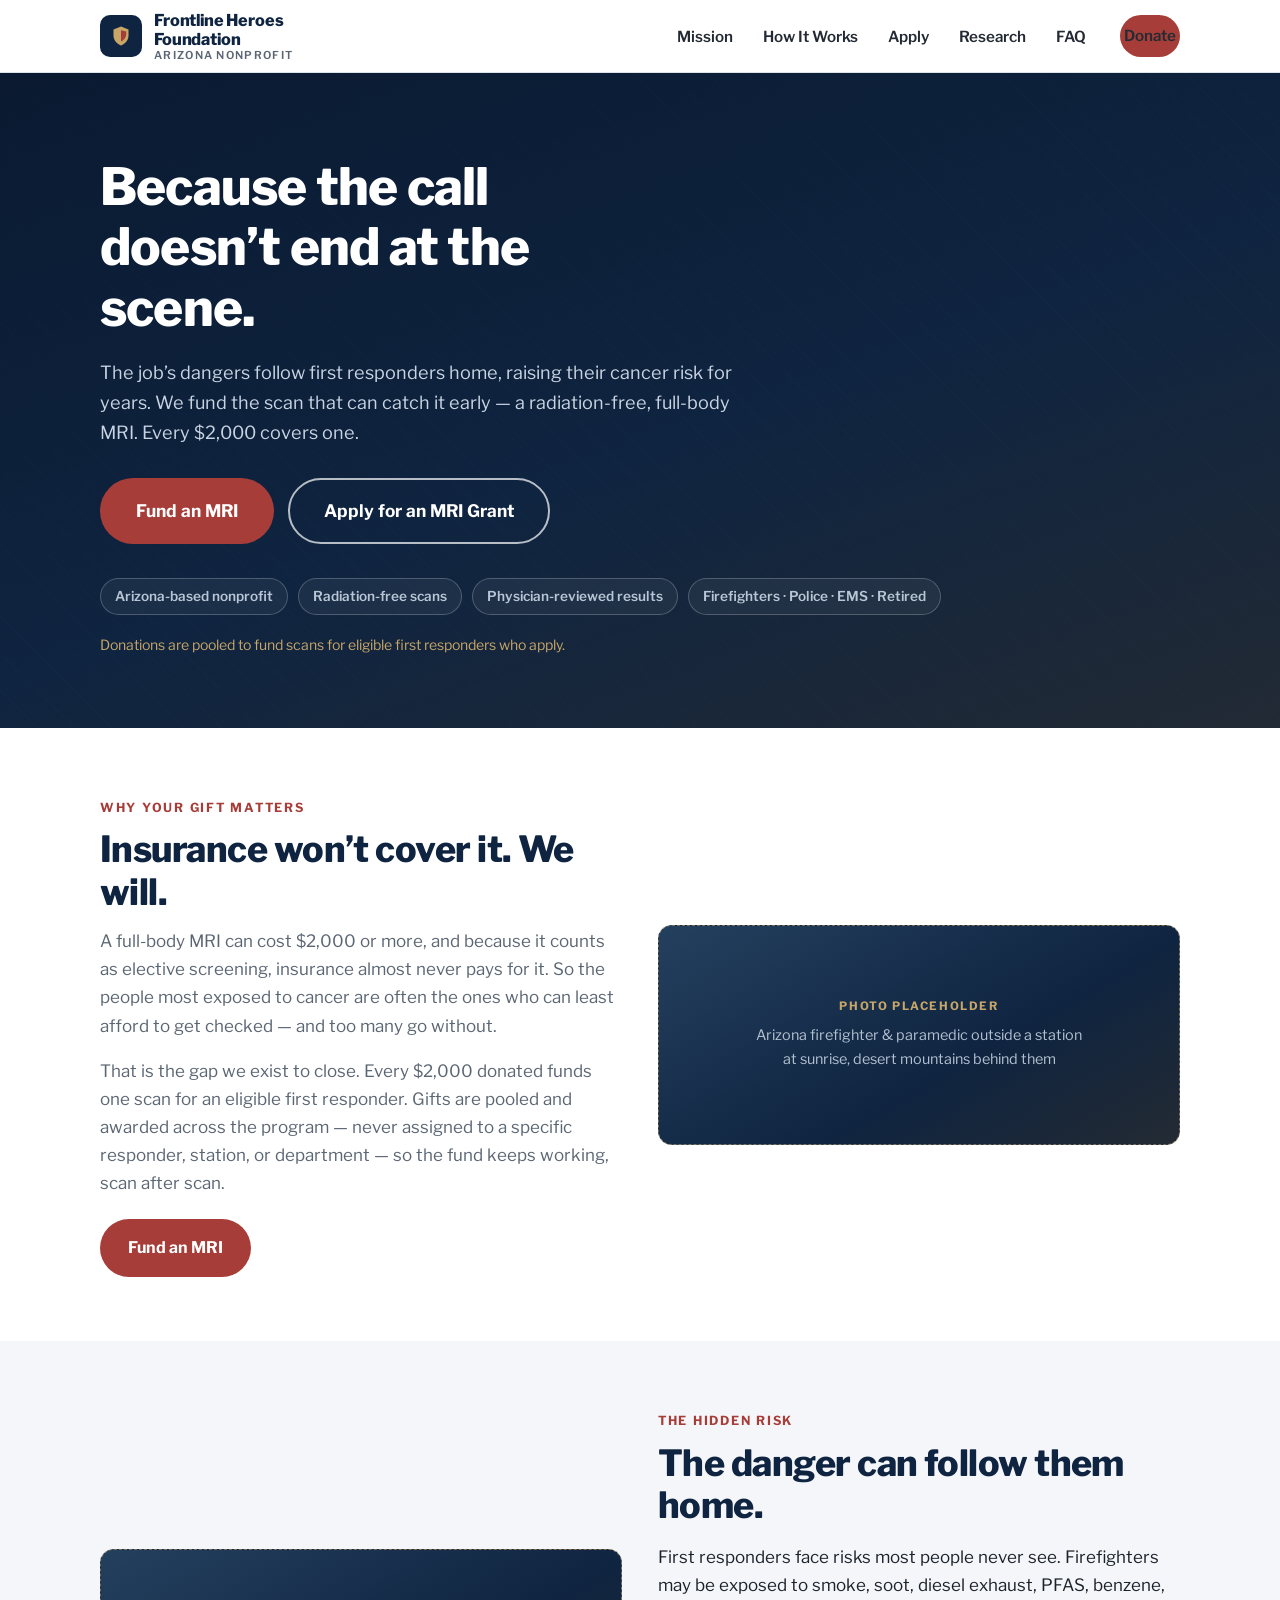
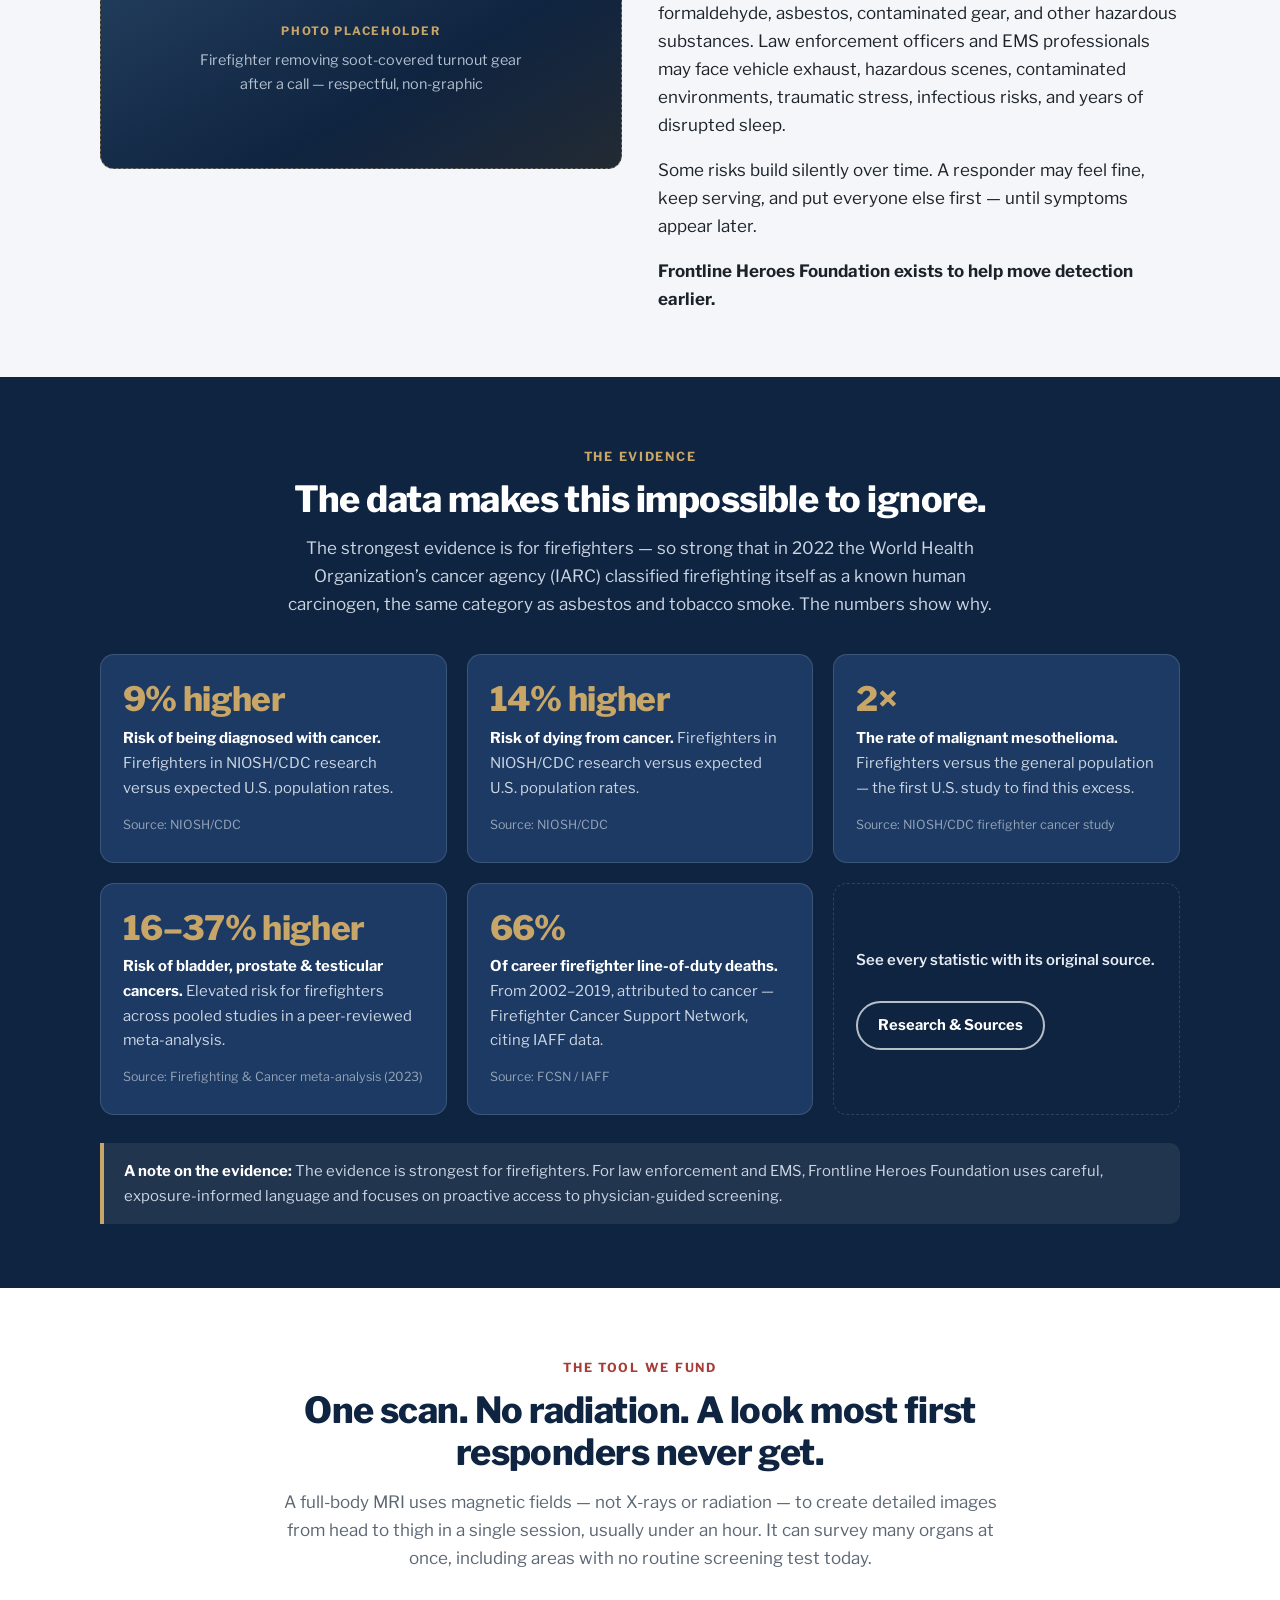
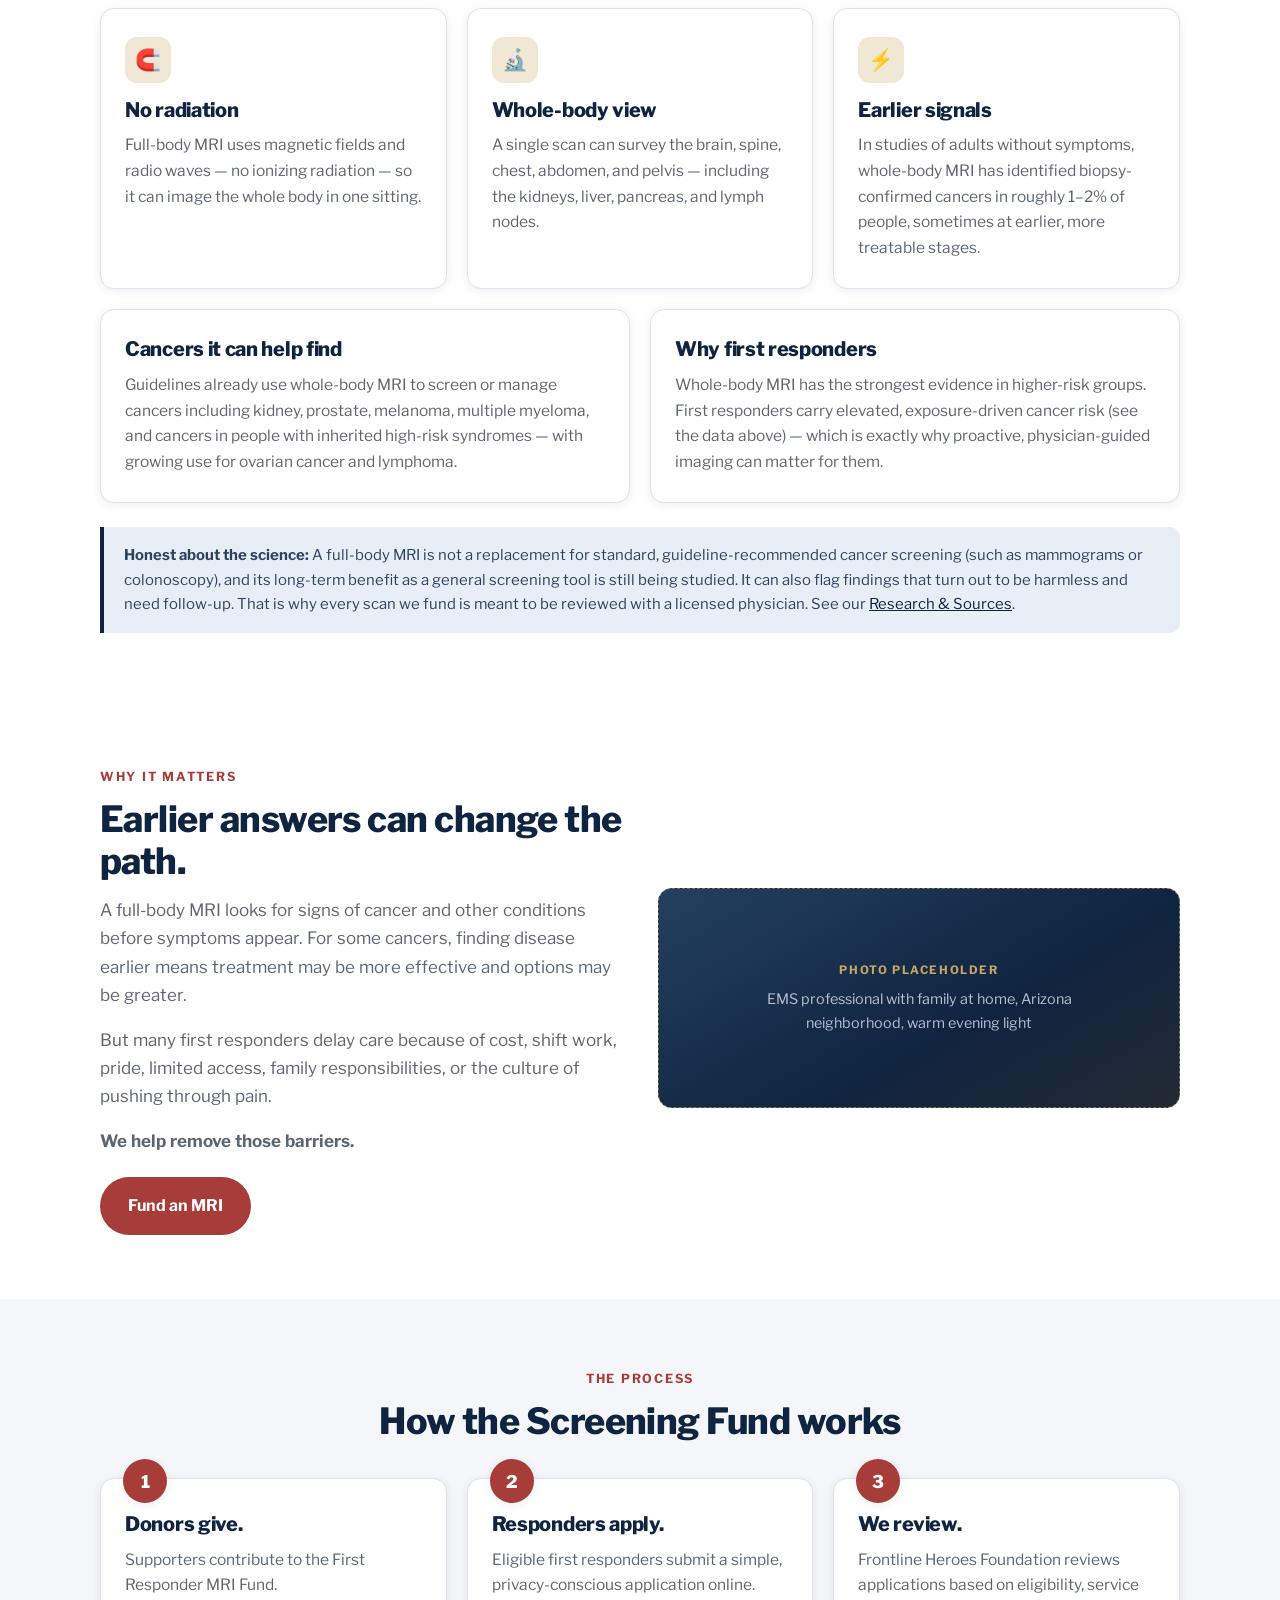
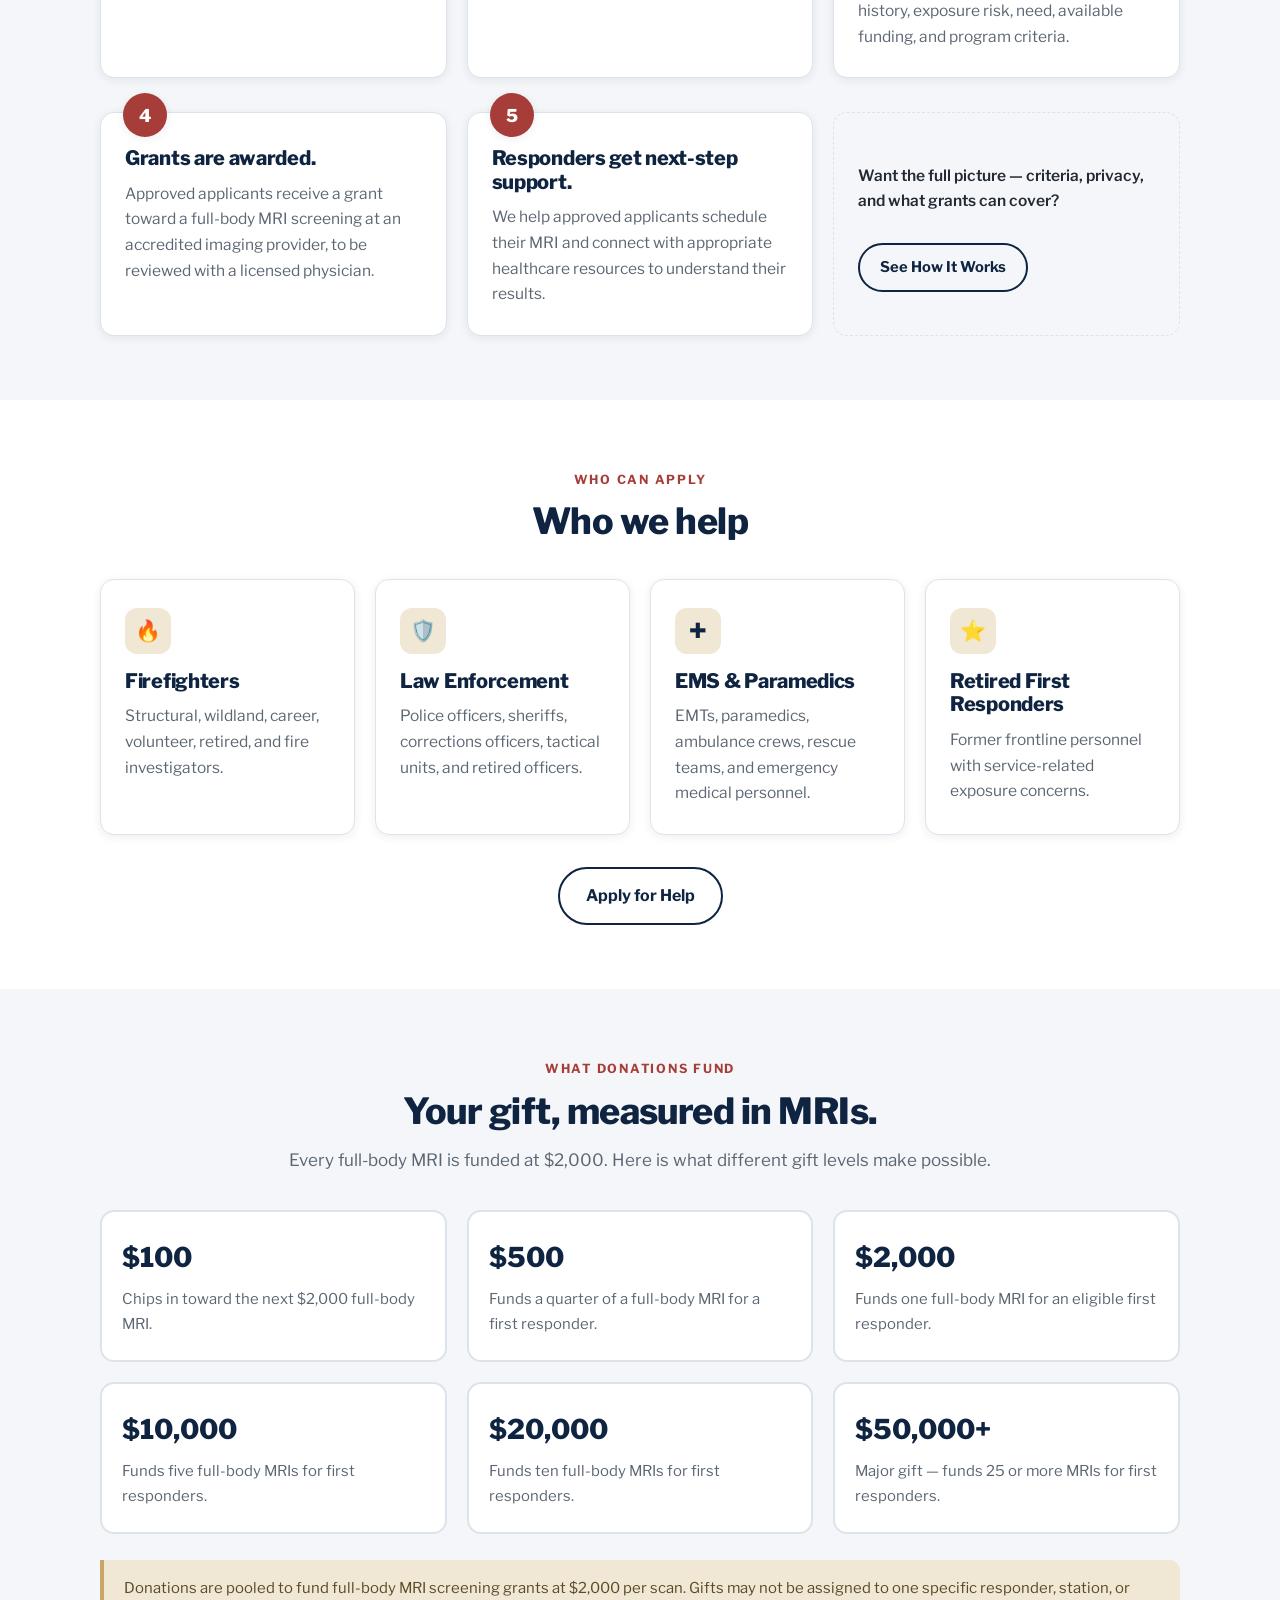
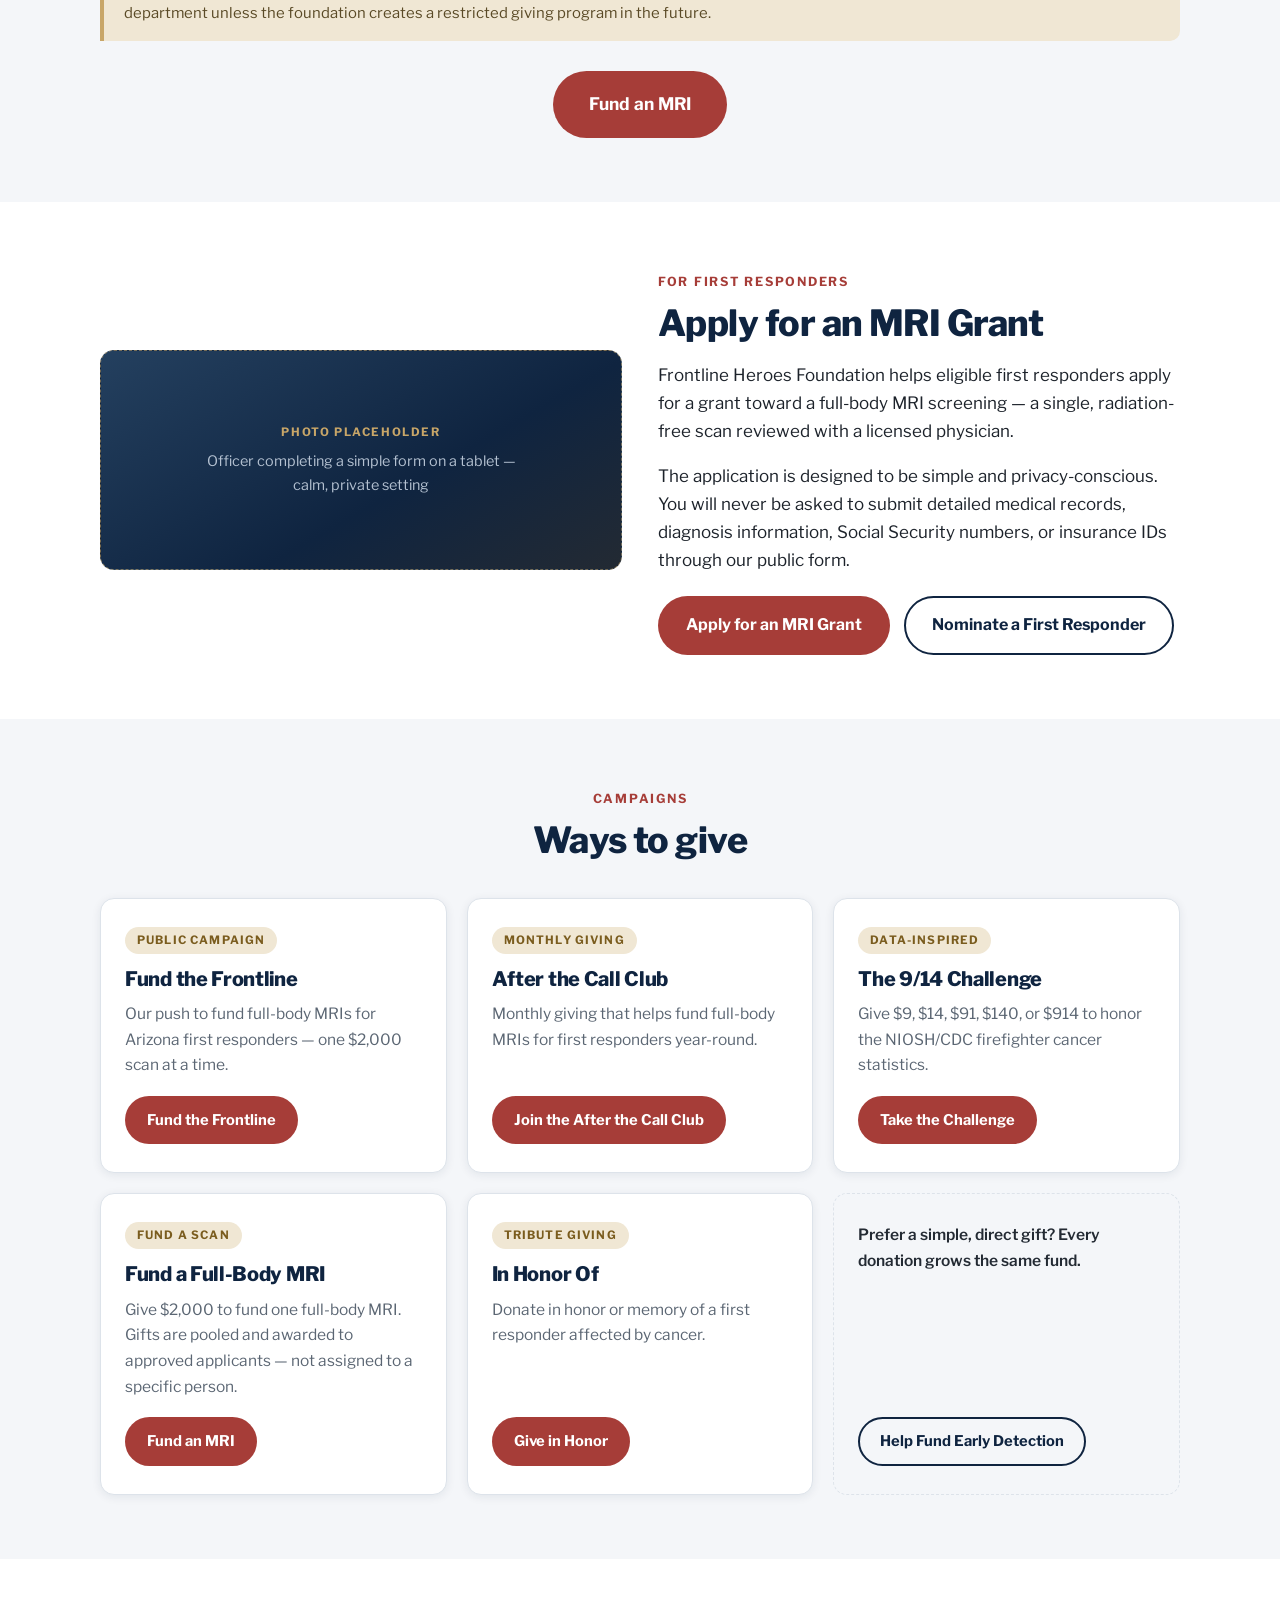
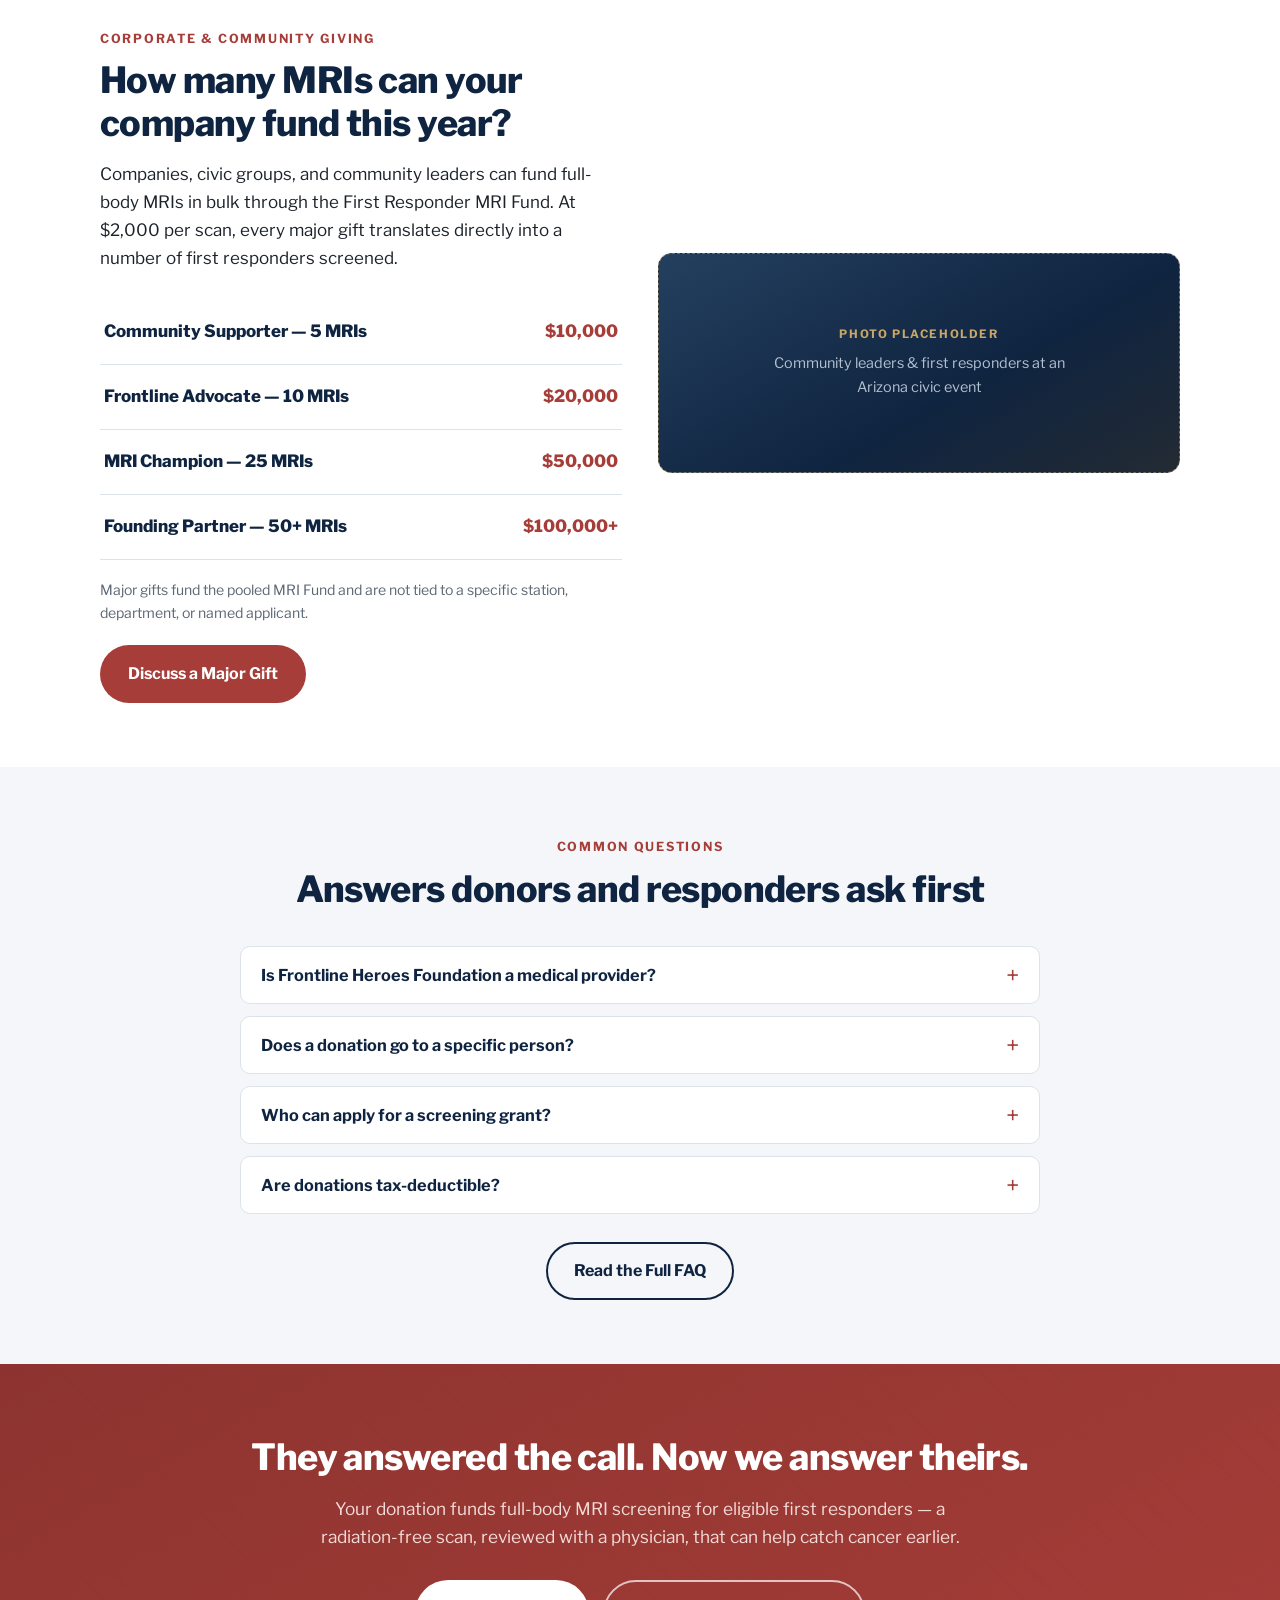
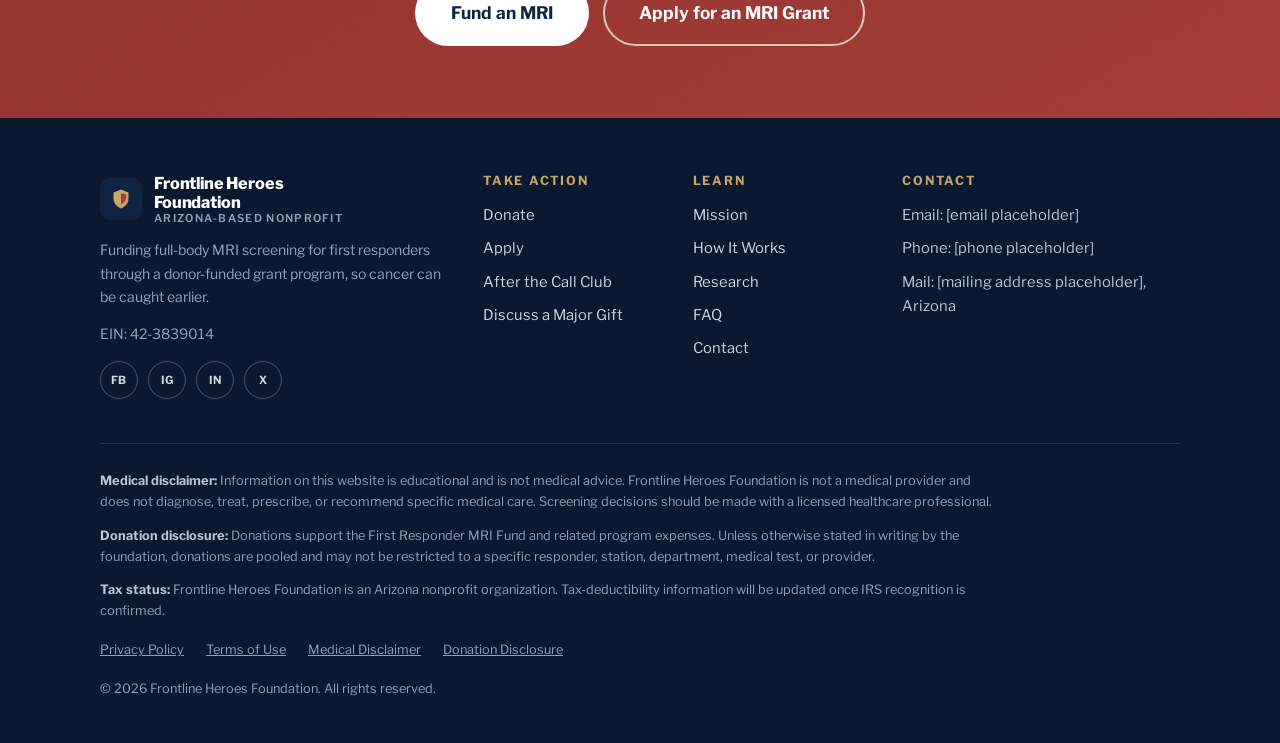
==== commit e2ba9fbe: "Add insurance-gap donation driver; relabel CTAs to Fund an MRI / Apply for an MRI Grant" ====
--- a/index.html
+++ b/index.html
@@ -23,8 +23,8 @@
       <h1>Because the call doesn&rsquo;t end at the scene.</h1>
       <p class="hero-sub">The job&rsquo;s dangers follow first responders home, raising their cancer risk for years. We fund the scan that can catch it early &mdash; a radiation-free, full-body MRI. Every $2,000 covers one.</p>
       <div class="btn-row">
-        <a class="btn btn--primary btn--lg" href="donate.html">Donate to the Screening Fund</a>
-        <a class="btn btn--outline-light btn--lg" href="apply.html">Apply for a Screening Grant</a>
+        <a class="btn btn--primary btn--lg" href="donate.html">Fund an MRI</a>
+        <a class="btn btn--outline-light btn--lg" href="apply.html">Apply for an MRI Grant</a>
       </div>
       <div class="hero-trustline" aria-label="Trust indicators">
         <span>Arizona-based nonprofit</span>
@@ -42,12 +42,12 @@
       <div class="two-col">
         <div>
           <div class="section-head" style="margin-bottom:0">
-            <span class="kicker">How your gift works</span>
-            <h2>One scan. $2,000. A clear way to give.</h2>
-            <p>Donations build the First Responder MRI Fund, which pays for full-body MRI screening for eligible first responders. We price every screening at $2,000 &mdash; so when you give, you know exactly what your gift does.</p>
-            <p>Gifts are pooled and awarded as screening grants based on service history, exposure risk, access barriers, program criteria, clinical appropriateness, and available funding. Your gift is not assigned to one specific responder, station, or department &mdash; it funds MRIs for approved applicants across the program.</p>
+            <span class="kicker">Why your gift matters</span>
+            <h2>Insurance won&rsquo;t cover it. We will.</h2>
+            <p>A full-body MRI can cost $2,000 or more, and because it counts as elective screening, insurance almost never pays for it. So the people most exposed to cancer are often the ones who can least afford to get checked &mdash; and too many go without.</p>
+            <p>That is the gap we exist to close. Every $2,000 donated funds one scan for an eligible first responder. Gifts are pooled and awarded across the program &mdash; never assigned to a specific responder, station, or department &mdash; so the fund keeps working, scan after scan.</p>
             <div class="btn-row" style="margin-top:22px">
-              <a class="btn btn--primary" href="donate.html">Help Build the Fund</a>
+              <a class="btn btn--primary" href="donate.html">Fund an MRI</a>
             </div>
           </div>
         </div>
@@ -176,7 +176,7 @@
             <p>But many first responders delay care because of cost, shift work, pride, limited access, family responsibilities, or the culture of pushing through pain.</p>
             <p><strong>We help remove those barriers.</strong></p>
             <div class="btn-row" style="margin-top:22px">
-              <a class="btn btn--primary" href="donate.html">Donate to the Screening Fund</a>
+              <a class="btn btn--primary" href="donate.html">Fund an MRI</a>
             </div>
           </div>
         </div>
@@ -302,7 +302,7 @@
         Donations are pooled to fund full-body MRI screening grants at $2,000 per scan. Gifts may not be assigned to one specific responder, station, or department unless the foundation creates a restricted giving program in the future.
       </div>
       <div class="btn-row" style="justify-content:center;margin-top:30px">
-        <a class="btn btn--primary btn--lg" href="donate.html">Donate to the Screening Fund</a>
+        <a class="btn btn--primary btn--lg" href="donate.html">Fund an MRI</a>
       </div>
     </div>
   </section>
@@ -317,11 +317,11 @@
         </div>
         <div>
           <span style="display:inline-block;font-size:0.78rem;font-weight:700;letter-spacing:0.14em;text-transform:uppercase;color:var(--red);margin-bottom:10px">For first responders</span>
-          <h2>Apply for a Screening Grant</h2>
+          <h2>Apply for an MRI Grant</h2>
           <p style="margin-top:16px">Frontline Heroes Foundation helps eligible first responders apply for a grant toward a full-body MRI screening &mdash; a single, radiation-free scan reviewed with a licensed physician.</p>
           <p>The application is designed to be simple and privacy-conscious. You will never be asked to submit detailed medical records, diagnosis information, Social Security numbers, or insurance IDs through our public form.</p>
           <div class="btn-row" style="margin-top:22px">
-            <a class="btn btn--primary" href="apply.html">Apply for a Screening Grant</a>
+            <a class="btn btn--primary" href="apply.html">Apply for an MRI Grant</a>
             <a class="btn btn--secondary" href="apply.html#nominate">Nominate a First Responder</a>
           </div>
         </div>
@@ -439,8 +439,8 @@
       <h2>They answered the call. Now we answer theirs.</h2>
       <p>Your donation funds full-body MRI screening for eligible first responders &mdash; a radiation-free scan, reviewed with a physician, that can help catch cancer earlier.</p>
       <div class="btn-row">
-        <a class="btn btn--light btn--lg" href="donate.html">Donate to the Screening Fund</a>
-        <a class="btn btn--outline-light btn--lg" href="apply.html">Apply for a Screening Grant</a>
+        <a class="btn btn--light btn--lg" href="donate.html">Fund an MRI</a>
+        <a class="btn btn--outline-light btn--lg" href="apply.html">Apply for an MRI Grant</a>
       </div>
     </div>
   </section>
